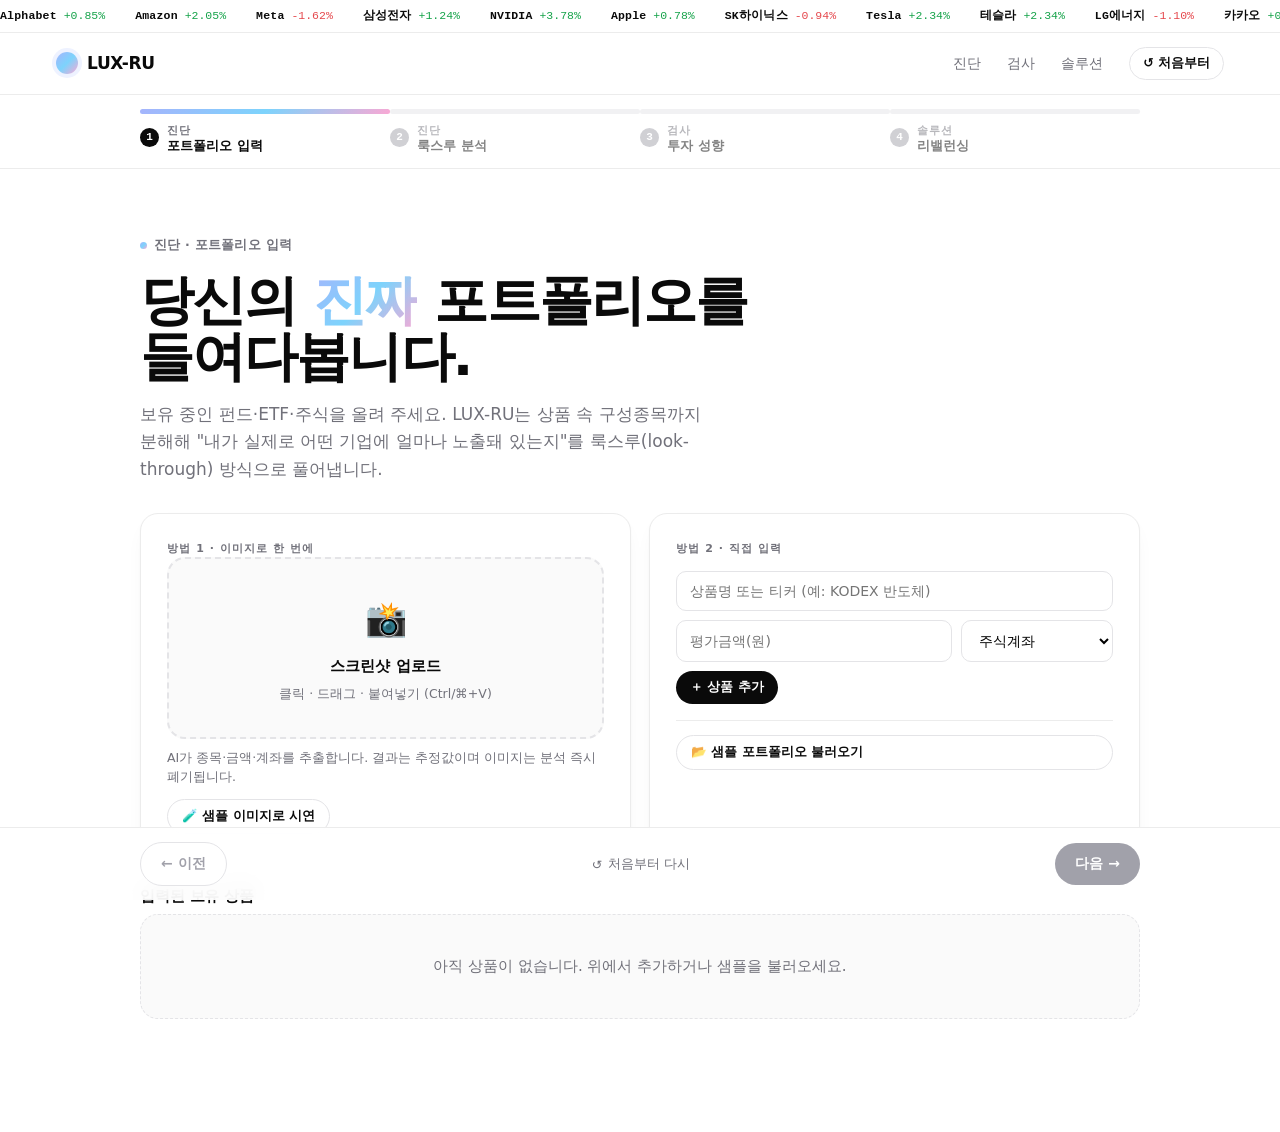
==== LUX-RU_demo.html @ a2dc5d5a "Improve mentor image sizing" ====
<!-- LUX-RU 진단→검사→솔루션 4단계 포트폴리오 리밸런싱 위저드 (FinSage 스타일, 단일 자체완결 HTML) -->
<!DOCTYPE html>
<html lang="ko">
<head>
<meta charset="UTF-8">
<meta name="viewport" content="width=device-width, initial-scale=1.0">
<title>LUX-RU — 진짜 내 포트폴리오를 보다</title>
<style>
/* ============================== 디자인 토큰 ============================== */
:root{
  --bg:#ffffff;
  --bg-soft:#fafafa;
  --bg-softer:#f4f4f5;
  --ink:#0a0a0a;
  --ink-2:#3f3f46;
  --muted:#71717a;
  --muted-2:#a1a1aa;
  --line:#ececec;
  --line-2:#e4e4e7;
  --blue:#2563eb;
  --blue-soft:#eff4ff;
  --grad:linear-gradient(135deg,#a5b4fc 0%,#7dd3fc 50%,#f9a8d4 100%);
  --grad-soft:linear-gradient(135deg,#eef1ff 0%,#eafaff 50%,#fdeef6 100%);
  --pink:#f7b6d2;
  --c-blue:#4f8dfd;
  --cyan:#7be0e8;
  --tan:#d8a878;
  --good:#16a34a;
  --bad:#e5484d;
  --warn:#f59e0b;
  --radius:18px;
  --radius-sm:12px;
  --shadow:0 1px 2px rgba(0,0,0,.04), 0 8px 24px -12px rgba(0,0,0,.10);
  --shadow-lg:0 24px 60px -24px rgba(0,0,0,.22);
  --mono:ui-monospace,'SF Mono',Menlo,Consolas,monospace;
  --sans:'Pretendard',-apple-system,BlinkMacSystemFont,'Segoe UI',system-ui,sans-serif;
}
*{box-sizing:border-box;margin:0;padding:0}
html{scroll-behavior:smooth}
body{
  background:var(--bg);color:var(--ink);font-family:var(--sans);
  font-size:15px;line-height:1.55;-webkit-font-smoothing:antialiased;
}
button{font-family:inherit;cursor:pointer;border:none;background:none}
input,select{font-family:inherit}
::selection{background:#dbe5ff}

/* ============================== 티커테이프 ============================== */
.tape{
  border-bottom:1px solid var(--line);background:var(--bg);
  overflow:hidden;white-space:nowrap;font-family:var(--mono);font-size:11.5px;
}
.tape-track{display:inline-flex;gap:30px;padding:7px 0;animation:tape 38s linear infinite}
.tape:hover .tape-track{animation-play-state:paused}
.tape-item{color:var(--muted)}
.tape-item b{color:var(--ink);font-weight:600;letter-spacing:.2px}
.up{color:var(--good)} .down{color:var(--bad)}
@keyframes tape{from{transform:translateX(0)}to{transform:translateX(-50%)}}

/* ============================== 네비 ============================== */
.nav{
  position:sticky;top:0;z-index:40;background:rgba(255,255,255,.82);
  backdrop-filter:saturate(180%) blur(14px);border-bottom:1px solid var(--line);
  display:flex;align-items:center;justify-content:space-between;
  padding:14px clamp(18px,5vw,56px);
}
.brand{display:flex;align-items:center;gap:9px;font-weight:700;font-size:17px;letter-spacing:-.02em}
.brand .dot{width:22px;height:22px;border-radius:50%;background:var(--grad);box-shadow:0 0 0 4px #eef2ff}
.nav-links{display:flex;align-items:center;gap:26px;font-size:13.5px;color:var(--muted)}
.nav-links a{color:inherit;text-decoration:none;transition:color .15s}
.nav-links a:hover{color:var(--ink)}
.nav-restart{display:inline-flex;align-items:center;gap:6px;font-weight:600;color:var(--ink);
  border:1px solid var(--line-2);padding:7px 13px;border-radius:999px;font-size:12.5px;transition:.15s}
.nav-restart:hover{background:var(--bg-soft)}
@media(max-width:720px){.nav-links a{display:none}}

/* ============================== 스테퍼 ============================== */
.stepper-wrap{position:sticky;top:55px;z-index:30;background:rgba(255,255,255,.9);
  backdrop-filter:blur(10px);border-bottom:1px solid var(--line)}
.stepper{max-width:1080px;margin:0 auto;display:flex;align-items:stretch;gap:0;
  padding:14px clamp(16px,4vw,40px)}
.step-node{flex:1;display:flex;flex-direction:column;gap:8px;position:relative;cursor:pointer;
  opacity:.5;transition:opacity .25s}
.step-node[data-state="active"],.step-node[data-state="done"]{opacity:1}
.step-node[data-state="locked"]{cursor:not-allowed}
.step-bar{height:5px;border-radius:999px;background:var(--line-2);overflow:hidden}
.step-bar i{display:block;height:100%;width:0;background:var(--grad);transition:width .5s ease}
.step-node[data-state="done"] .step-bar i{width:100%}
.step-node[data-state="active"] .step-bar i{width:100%}
.step-meta{display:flex;align-items:center;gap:8px}
.step-idx{font-family:var(--mono);font-size:11px;font-weight:700;color:#fff;background:var(--ink);
  width:19px;height:19px;border-radius:50%;display:grid;place-items:center;flex:none}
.step-node[data-state="done"] .step-idx{background:var(--blue)}
.step-node[data-state="active"] .step-idx{background:var(--ink)}
.step-node[data-state="locked"] .step-idx{background:var(--muted-2)}
.step-txt .ph{font-size:10.5px;font-weight:700;letter-spacing:.08em;text-transform:uppercase;color:var(--muted)}
.step-txt .tt{font-size:13px;font-weight:600;color:var(--ink);line-height:1.2}
@media(max-width:640px){.step-txt .tt{display:none}.stepper{padding:12px 14px}}

/* ============================== 스테이지 ============================== */
.stage{max-width:1080px;margin:0 auto;padding:clamp(30px,5vw,64px) clamp(18px,4vw,40px) 40px}
.step-panel{display:none;animation:rise .45s cubic-bezier(.2,.7,.2,1)}
.step-panel.active{display:block}
@keyframes rise{from{opacity:0;transform:translateY(14px)}to{opacity:1;transform:none}}

/* 키커 & 헤드라인 */
.kicker{display:inline-flex;align-items:center;gap:7px;font-size:12.5px;font-weight:600;
  color:var(--muted);letter-spacing:.02em;margin-bottom:18px}
.kicker::before{content:"";width:7px;height:7px;border-radius:50%;background:var(--grad)}
.display{font-size:clamp(30px,5.4vw,54px);font-weight:800;letter-spacing:-.035em;line-height:1.04}
.display .g{background:var(--grad);color:#5b8def}
@supports((-webkit-background-clip:text) or (background-clip:text)){.display .g{-webkit-background-clip:text;background-clip:text;color:transparent}}
.lead{font-size:clamp(15px,1.6vw,17px);color:var(--muted);margin-top:16px;max-width:580px;line-height:1.6}
.h2{font-size:clamp(20px,2.6vw,26px);font-weight:800;letter-spacing:-.02em}
.h3{font-size:clamp(14px,1.2vw,15px);font-weight:700;letter-spacing:-.01em}
.eyebrow{font-size:11px;font-weight:700;letter-spacing:.1em;text-transform:uppercase;color:var(--muted)}

/* 버튼 */
.btn{display:inline-flex;align-items:center;gap:8px;font-size:14px;font-weight:600;
  padding:12px 20px;border-radius:999px;transition:.18s;white-space:nowrap}
.btn-dark{background:var(--ink);color:#fff}
.btn-dark:hover{transform:translateY(-1px);box-shadow:0 10px 22px -10px rgba(0,0,0,.5)}
.btn-dark[disabled]{background:var(--muted-2);cursor:not-allowed;transform:none;box-shadow:none}
.btn-ghost{background:#fff;color:var(--ink);border:1px solid var(--line-2)}
.btn-ghost:hover{background:var(--bg-soft)}
.btn-ghost[disabled]{color:var(--muted-2);cursor:not-allowed}
.btn-blue{background:var(--blue);color:#fff}
.btn-blue:hover{transform:translateY(-1px)}
.btn-sm{padding:8px 14px;font-size:12.5px}

/* 카드 */
.card{background:#fff;border:1px solid var(--line);border-radius:var(--radius);box-shadow:var(--shadow)}
.pad{padding:clamp(18px,2.4vw,26px)}
.grid{display:grid;gap:16px}
.muted{color:var(--muted)} .small{font-size:12.5px}
.row{display:flex;gap:14px} .wrap{flex-wrap:wrap} .between{justify-content:space-between}
.center-y{align-items:center}

/* 칩/배지 */
.chip{display:inline-flex;align-items:center;gap:6px;font-size:11.5px;font-weight:600;
  padding:5px 11px;border-radius:999px;background:var(--bg-softer);color:var(--ink-2)}
.chip.good{background:#e9f7ee;color:#15803d}
.chip.warn{background:#fef3e2;color:#b45309}
.chip.blue{background:var(--blue-soft);color:var(--blue)}
.badge-done{background:var(--good);color:#fff;font-size:11px;font-weight:700;padding:3px 9px;border-radius:999px}

/* ====== STEP1 업로드 ====== */
.upload-grid{display:grid;grid-template-columns:1fr 1fr;gap:18px;margin-top:30px}
@media(max-width:780px){.upload-grid{grid-template-columns:1fr}}
.drop{border:2px dashed var(--line-2);border-radius:var(--radius);padding:34px 22px;text-align:center;
  transition:.2s;cursor:pointer;background:var(--bg-soft)}
.drop:hover,.drop.over{border-color:var(--c-blue);background:var(--blue-soft)}
.drop .ic{font-size:34px} .drop .t{font-weight:700;margin-top:10px}
.drop .h{font-size:12.5px;color:var(--muted);margin-top:5px}
.drop img{max-width:100%;max-height:150px;border-radius:10px;margin-top:6px}
.field{display:flex;flex-direction:column;gap:9px}
.input-wrap{position:relative}
.inp{width:100%;padding:11px 13px;border:1px solid var(--line-2);border-radius:10px;font-size:14px;
  outline:none;transition:.15s;background:#fff}
.inp:focus{border-color:var(--c-blue);box-shadow:0 0 0 3px rgba(79,141,253,.22)}
.ticker-suggestion-box{
  position:absolute;left:0;right:0;top:calc(100% + 6px);z-index:55;display:none;
  background:#fff;border:1px solid var(--line-2);border-radius:12px;box-shadow:var(--shadow-lg);
  overflow:hidden;max-height:260px;overflow-y:auto
}
.ticker-suggestion-box.open{display:block}
.ticker-suggestion-item{
  width:100%;display:grid;grid-template-columns:84px 1fr auto;gap:10px;align-items:center;
  padding:10px 12px;border-bottom:1px solid var(--line);text-align:left;color:var(--ink)
}
.ticker-suggestion-item:last-child{border-bottom:none}
.ticker-suggestion-item:hover,.ticker-suggestion-item.active{background:var(--blue-soft)}
.ticker-suggestion-symbol{font-family:var(--mono);font-weight:800;color:var(--blue);font-size:12px}
.ticker-suggestion-name{font-size:13px;font-weight:600;min-width:0;overflow:hidden;text-overflow:ellipsis;white-space:nowrap}
.ticker-suggestion-meta{font-size:11px;color:var(--muted);white-space:nowrap}
.holdings-list{list-style:none;display:flex;flex-direction:column;gap:8px;margin-top:6px}
.hold-item{display:flex;align-items:center;justify-content:space-between;gap:10px;
  padding:11px 14px;border:1px solid var(--line);border-radius:12px;background:#fff}
.hold-item .nm{font-weight:600;font-size:13.5px}
.hold-item .mt{font-size:11.5px;color:var(--muted)}
.hold-item .amt{font-family:var(--mono);font-size:13px;font-weight:600}
.hold-item .x{color:var(--muted-2);font-size:16px;width:24px;height:24px;border-radius:8px}
.hold-item .x:hover{background:var(--bg-softer);color:var(--bad)}
.type-tag{font-size:10px;font-weight:700;padding:2px 7px;border-radius:6px;letter-spacing:.03em}
.tag-etf{background:#fef0e2;color:#c2700f} .tag-fund{background:#eef2ff;color:#4f46e5}
.tag-stock{background:#e9f7ee;color:#15803d}

/* ====== STEP2 분석 ====== */
.kpi-row{display:grid;grid-template-columns:repeat(4,1fr);gap:14px;margin-top:30px}
@media(max-width:860px){.kpi-row{grid-template-columns:repeat(2,1fr)}}
@media(max-width:520px){.kpi-row{grid-template-columns:1fr}}
.kpi{background:#fff;border:1px solid var(--line);border-radius:var(--radius-sm);padding:18px}
.kpi .l{font-size:12px;color:var(--muted);font-weight:500}
.kpi .v{font-size:25px;font-weight:800;letter-spacing:-.02em;margin-top:6px}
.kpi .s{font-size:12px;margin-top:4px;font-weight:600}
.lt-card{background:var(--ink);color:#fff;border-radius:var(--radius);padding:clamp(20px,3vw,30px);margin-top:18px;
  position:relative;overflow:hidden}
.lt-card .glow{position:absolute;inset:-40% -10% auto auto;width:60%;height:160%;background:var(--grad);
  filter:blur(60px);opacity:.32;pointer-events:none}
.lt-card .eyebrow{color:#a1a1aa}
.lt-bars{display:flex;flex-direction:column;gap:14px;margin-top:20px;position:relative}
.lt-bar .top{display:flex;justify-content:space-between;font-size:13px;margin-bottom:6px}
.lt-bar .top b{font-weight:700} .lt-bar .top .pc{font-family:var(--mono);font-weight:700}
.lt-track{height:12px;border-radius:999px;background:rgba(255,255,255,.13);overflow:hidden}
.lt-track i{display:block;height:100%;border-radius:999px;transition:width 1s cubic-bezier(.2,.8,.2,1)}
.split2{display:grid;grid-template-columns:1.1fr 1fr;gap:18px;margin-top:18px}
@media(max-width:860px){.split2{grid-template-columns:1fr}}
.donut-tabs{display:inline-flex;background:var(--bg-softer);border-radius:999px;padding:3px}
.donut-tabs button{font-size:12px;font-weight:600;padding:6px 14px;border-radius:999px;color:var(--muted)}
.donut-tabs button.on{background:#fff;color:var(--ink);box-shadow:var(--shadow)}
.legend{display:flex;flex-direction:column;gap:7px;margin-top:6px}
.legend .li{display:flex;align-items:center;gap:8px;font-size:12.5px}
.legend .sw{width:10px;height:10px;border-radius:3px;flex:none}
.legend .nm{flex:1;color:var(--ink-2)} .legend .pc{font-family:var(--mono);font-weight:600}
.gauge{margin-top:14px}
.gauge-bar{height:9px;border-radius:999px;position:relative;
  background:linear-gradient(90deg,#7dd3fc,#fcd34d,#fb7185)}
.gauge-mk{position:absolute;top:-4px;width:3px;height:17px;background:var(--ink);border-radius:2px;
  box-shadow:0 0 0 2px #fff;transition:left .8s}
.gauge-scale{display:flex;justify-content:space-between;font-size:10.5px;color:var(--muted);margin-top:7px}
.tbl{width:100%;border-collapse:collapse;font-size:13px;margin-top:6px}
.tbl th{text-align:left;font-size:11px;font-weight:600;color:var(--muted);padding:8px 10px;border-bottom:1px solid var(--line)}
.tbl td{padding:10px;border-bottom:1px solid var(--line)}
.tbl td.r,.tbl th.r{text-align:right;font-family:var(--mono);font-variant-numeric:tabular-nums;padding-right:14px}
.tbl tr:last-child td{border-bottom:none}
.bar-cell{height:6px;border-radius:999px;background:var(--line-2);overflow:hidden;min-width:54px}
.bar-cell i{display:block;height:100%;background:var(--c-blue)}
.callout{display:flex;gap:13px;background:var(--grad-soft);border:1px solid #e6e9ff;border-radius:var(--radius);
  padding:18px 20px;margin-top:18px}
.callout .ic{font-size:18px;flex:none;line-height:1.3}
.analysis-state{padding:32px 20px;text-align:center;color:var(--muted);line-height:1.6}
.analysis-state b{display:block;color:var(--ink);font-size:18px;margin-bottom:8px}

/* ── STEP2 리스크 진단 ── */
.risk-spectrum{margin-top:20px}
.rs-bar{height:9px;border-radius:999px;position:relative;
  background:linear-gradient(90deg,#16a34a 0%,#84cc16 28%,#f59e0b 60%,#fb7185 82%,#e5484d 100%)}
.rs-mk{position:absolute;top:-5px;width:4px;height:19px;background:var(--ink);border-radius:2px;
  box-shadow:0 0 0 2.5px #fff,0 2px 6px rgba(0,0,0,.25);transition:left .9s cubic-bezier(.2,.8,.2,1)}
.rs-scale{display:flex;justify-content:space-between;font-size:10.5px;color:var(--muted);margin-top:9px}
.risk-kpis{display:grid;grid-template-columns:repeat(4,1fr);gap:10px;margin-top:20px}
@media(max-width:640px){.risk-kpis{grid-template-columns:repeat(2,1fr)}}
@media(max-width:460px){.risk-kpis{grid-template-columns:1fr}}
.rk{display:flex;flex-direction:column;gap:12px;min-height:126px;background:#fff;border:1px solid var(--line);border-radius:14px;padding:14px 15px;box-shadow:0 10px 26px -22px rgba(15,23,42,.42)}
.rk-top{display:flex;align-items:center;gap:8px;min-width:0}
.rk-ic{width:28px;height:28px;border-radius:10px;display:grid;place-items:center;flex:none;background:var(--bg-softer);color:var(--ink);font-weight:900;font-size:13px}
.rk-label{font-size:11.5px;color:var(--muted);font-weight:800;line-height:1.25}
.rk-main{display:grid;grid-template-columns:1fr auto;align-items:end;gap:10px}
.rk-main b{font-size:25px;font-weight:900;letter-spacing:0;line-height:1;font-family:var(--mono);font-variant-numeric:tabular-nums;white-space:nowrap}
.rk-main em{font-style:normal;justify-self:end;border-radius:999px;background:var(--bg-softer);color:var(--muted);padding:4px 8px;font-size:10.5px;font-weight:900;white-space:nowrap}
.rk-bar{height:6px;border-radius:999px;background:var(--bg-softer);overflow:hidden;margin-top:auto}
.rk-bar i{display:block;height:100%;border-radius:999px;background:var(--blue);transition:width .7s cubic-bezier(.2,.8,.2,1)}
.rk-low .rk-ic,.rk-low .rk-main em{background:#e9f7ee;color:#15803d}.rk-low .rk-bar i{background:#16a34a}
.rk-mid .rk-ic,.rk-mid .rk-main em{background:#eff4ff;color:#2563eb}.rk-mid .rk-bar i{background:#2563eb}
.rk-high .rk-ic,.rk-high .rk-main em{background:#fff7ed;color:#b45309}.rk-high .rk-bar i{background:#f59e0b}
.rk-danger .rk-ic,.rk-danger .rk-main em{background:#fef2f2;color:#be123c}.rk-danger .rk-bar i{background:#e5484d}
.rcmp{margin-top:20px}
.rcmp-row{display:grid;grid-template-columns:96px 1fr 60px;gap:12px;align-items:center;padding:9px 0;
  border-bottom:1px solid var(--line)}
.rcmp-row:last-child{border-bottom:none}
.rcmp-row .nm{font-size:12.5px;font-weight:600;color:var(--ink-2)}
.rcmp-row .nm.me{color:var(--ink);font-weight:700}
.rcmp-track{height:8px;border-radius:999px;background:var(--bg-softer);overflow:hidden}
.rcmp-track i{display:block;height:100%;border-radius:999px;transition:width .9s cubic-bezier(.2,.8,.2,1)}
.rcmp-row .val{font-family:var(--mono);font-size:12.5px;font-weight:700;text-align:right}
.rcmp-row span{font-size:12.5px;font-weight:700;color:var(--ink-2)}
.rcmp-row b{font-family:var(--mono);font-size:12.5px;text-align:right}
.asset-split{display:flex;height:13px;border-radius:999px;overflow:hidden;margin-top:8px;background:var(--line-2)}
.asset-split i{display:block;height:100%}
.asset-legend{display:flex;gap:16px;flex-wrap:wrap;margin-top:9px;font-size:11.5px;color:var(--ink-2)}
.asset-legend .li{display:flex;align-items:center;gap:6px}
.asset-legend .sw{width:9px;height:9px;border-radius:3px;flex:none}
.asset-legend span{display:flex;align-items:center;gap:6px}
.asset-legend span i{display:block;width:9px;height:9px;border-radius:3px;flex:none}

/* ── STEP2 예상 배당 스케줄 ── */
.div-bars{display:flex;align-items:flex-end;gap:5px;height:148px;margin-top:6px;
  padding:0 2px 2px;border-bottom:1px solid var(--line)}
.div-bars .col{flex:1;display:flex;flex-direction:column;align-items:center;justify-content:flex-end;
  height:100%;gap:5px;min-width:0}
.div-bars .amt{font-size:9px;font-weight:700;color:var(--ink-2);font-family:var(--mono);
  white-space:nowrap;opacity:0;transition:opacity .2s}
.div-bars .col.has .amt{opacity:1}
.div-bars .bar{width:100%;max-width:26px;border-radius:5px 5px 0 0;background:var(--line-2);
  min-height:3px;transition:height .8s cubic-bezier(.2,.8,.2,1)}
.div-bars .col.has .bar{background:#c4cad6}
.div-bars .col.now .bar{background:linear-gradient(180deg,#fbbf24,#f59e0b)}
.div-bar{flex:1;display:flex;flex-direction:column;align-items:center;justify-content:flex-end;height:100%;gap:5px;min-width:0}
.div-bar b{font-size:10px;color:var(--muted);font-weight:800}
.div-bar span{display:flex;align-items:flex-end;width:100%;max-width:27px;height:96px;border-radius:6px 6px 0 0;background:var(--bg-softer);overflow:hidden}
.div-bar span i{display:block;width:100%;min-height:4px;border-radius:6px 6px 0 0;background:linear-gradient(180deg,#fbbf24,#f59e0b);transition:height .8s cubic-bezier(.2,.8,.2,1)}
.div-bar em{font-style:normal;font-family:var(--mono);font-size:9.5px;color:var(--ink-2);white-space:nowrap}
.div-months{display:flex;gap:5px;margin-top:6px}
.div-months span{flex:1;text-align:center;font-size:10px;color:var(--muted);min-width:0}
.div-months span.now{color:var(--warn);font-weight:700}
.div-months span.on{color:var(--warn);font-weight:800}
.div-list{display:flex;flex-direction:column;gap:8px;margin-top:10px}
.div-item{display:grid;grid-template-columns:minmax(0,1fr) auto;gap:8px 14px;align-items:center;
  padding:12px 14px;border:1px solid var(--line);border-radius:12px;background:#fff}
.div-main,.cost-main{min-width:0}
.div-side,.cost-side{text-align:right;min-width:96px}
.div-item .nm{font-weight:700;font-size:13.5px;display:flex;align-items:center;gap:8px;flex-wrap:wrap;min-width:0}
.div-item .di-mo{font-size:10.5px;font-weight:600;color:var(--muted);background:var(--bg-softer);
  padding:2px 8px;border-radius:999px}
.div-item .sub{font-size:11.5px;color:var(--muted);margin-top:3px}
.div-item .amt{font-family:var(--mono);font-size:14px;font-weight:700;white-space:nowrap}
.div-item .amt .y{display:block;font-size:10.5px;color:var(--good);font-weight:600;margin-top:2px}

/* ── STEP2 비용 룩스루 ── */
.cost-list{display:flex;flex-direction:column;gap:9px}
.cost-item{display:grid;grid-template-columns:minmax(0,1fr) auto;gap:7px 14px;align-items:center;
  padding:12px 14px;border:1px solid var(--line);border-radius:12px;background:#fff}
.cost-item .nm{font-weight:700;font-size:13.5px;display:flex;align-items:center;gap:8px;flex-wrap:wrap;min-width:0}
.cost-item .sub{font-size:11.5px;color:var(--muted);margin-top:3px}
.cost-item .amt{font-family:var(--mono);font-weight:700;font-size:14px;text-align:right;white-space:nowrap}
.cost-item .lbl{font-size:10.5px;color:var(--muted);text-align:right;margin-top:2px}
.cost-bar{grid-column:1 / -1;height:6px;border-radius:999px;background:var(--bg-softer);overflow:hidden}
.cost-bar i{display:block;height:100%;border-radius:999px;background:linear-gradient(90deg,#f59e0b,#fb7185)}

/* ====== STEP3 검사 ====== */
.agent-grid{display:grid;grid-template-columns:1fr 1fr;gap:16px;margin-top:30px}
@media(max-width:780px){.agent-grid{grid-template-columns:1fr}}
.agent{border-radius:var(--radius);padding:24px;position:relative;overflow:hidden;cursor:pointer;
  color:#0a0a0a;min-height:188px;display:flex;flex-direction:column;justify-content:space-between;
  border:1px solid rgba(0,0,0,.05);box-shadow:0 6px 20px -12px rgba(0,0,0,.28);
  transition:transform .2s,box-shadow .2s}
.agent:hover{transform:translateY(-3px);box-shadow:var(--shadow-lg)}
.agent.pink{background:var(--pink)} .agent.blue{background:var(--c-blue);color:#fff}
.agent.cyan{background:var(--cyan)} .agent.tan{background:var(--tan);color:#fff}
.agent.mint{background:#b8f3df}
.agent.lavender{background:#ddd6fe}
.agent .deco{position:absolute;right:-30px;bottom:-30px;width:140px;height:140px;border-radius:50%;
  border:2px solid currentColor;opacity:.28}
.agent .deco2{position:absolute;right:14px;bottom:14px;width:80px;height:80px;border-radius:50%;
  border:2px solid currentColor;opacity:.28}
.agent .ai{font-size:11px;font-weight:700;letter-spacing:.08em;text-transform:uppercase;opacity:.8}
.agent .nm{font-size:21px;font-weight:800;letter-spacing:-.02em;margin-top:8px}
.agent .ds{font-size:13px;opacity:.92;margin-top:7px;max-width:240px}
.agent .go{display:inline-flex;align-items:center;gap:6px;font-weight:700;font-size:13.5px;margin-top:14px;position:relative}
.agent .result{position:relative;display:inline-flex;align-items:center;gap:7px;background:rgba(255,255,255,.55);
  backdrop-filter:blur(4px);border-radius:999px;padding:7px 13px;font-size:12.5px;font-weight:700;margin-top:12px;width:fit-content}
.agent.blue .result,.agent.tan .result{background:rgba(0,0,0,.18)}
.profile-card{margin-top:18px;border:1px solid var(--line);border-radius:var(--radius);overflow:hidden}
.profile-head{background:var(--ink);color:#fff;padding:20px 24px;position:relative;overflow:hidden}
.profile-head .glow{position:absolute;inset:auto auto -60% 30%;width:50%;height:170%;background:var(--grad);filter:blur(55px);opacity:.4}
.profile-traits{display:grid;grid-template-columns:repeat(auto-fit,minmax(160px,1fr));gap:1px;background:var(--line)}
.trait{background:#fff;padding:16px 18px} .trait .l{font-size:11.5px;color:var(--muted)}
.trait .v{font-weight:700;margin-top:3px} .trait .meter{height:6px;border-radius:999px;background:var(--line-2);margin-top:8px;overflow:hidden}
.trait .meter i{display:block;height:100%;background:var(--grad)}
.log-analysis-card{background:#fff}
.profile-log-grid{display:grid;grid-template-columns:repeat(4,1fr);gap:10px;margin-top:14px}
.profile-log-metric{border:1px solid var(--line);border-radius:12px;background:var(--bg-soft);padding:11px 12px}
.profile-log-metric .l{font-size:11px;color:var(--muted);font-weight:700}
.profile-log-metric .v{font-family:var(--mono);font-weight:900;margin-top:4px}
.profile-log-detail{margin-top:12px;color:var(--ink-2);font-size:12.5px;line-height:1.65}
.profile-log-turns{display:grid;gap:7px;margin-top:10px}
.profile-log-turn{border:1px solid var(--line);border-radius:10px;background:#fff;padding:9px 10px}
.profile-log-turn b{display:block;color:var(--ink);font-size:12px;margin-bottom:3px}
@media(max-width:640px){.profile-traits{grid-template-columns:1fr}}

/* 모달 (퀴즈) */
.modal-bg{position:fixed;inset:0;z-index:60;background:rgba(10,10,10,.42);backdrop-filter:blur(3px);
  display:none;align-items:center;justify-content:center;padding:20px}
.modal-bg.open{display:flex;animation:fade .2s}
@keyframes fade{from{opacity:0}to{opacity:1}}
.modal{background:#fff;border-radius:22px;max-width:540px;width:100%;max-height:90vh;overflow:auto;
  scrollbar-width:thin;scrollbar-color:var(--line-2) transparent;
  box-shadow:var(--shadow-lg);animation:rise .3s}
.modal::-webkit-scrollbar{width:8px}
.modal::-webkit-scrollbar-thumb{background:var(--line-2);border-radius:8px}
.modal-head{padding:22px 26px 0;display:flex;justify-content:space-between;align-items:flex-start}
.modal-body{padding:20px 26px 26px}
.modal .close{font-size:20px;color:var(--muted);width:32px;height:32px;border-radius:10px}
.modal .close:hover{background:var(--bg-softer)}
.q-prog{display:flex;gap:5px;margin:16px 0 20px}
.q-prog i{flex:1;height:4px;border-radius:999px;background:var(--line-2)}
.q-prog i.on{background:var(--ink)}
.q-text{font-size:18px;font-weight:700;letter-spacing:-.01em;line-height:1.4}
.q-opts{display:flex;flex-direction:column;gap:10px;margin-top:18px}
.q-opt{text-align:left;border:1px solid var(--line-2);border-radius:13px;padding:14px 16px;font-size:14px;
  font-weight:500;transition:.15s;display:flex;align-items:center;gap:12px}
.q-opt:hover{border-color:var(--ink);background:var(--bg-soft)}
.q-opt .k{font-family:var(--mono);font-size:12px;font-weight:700;color:var(--muted);
  border:1px solid var(--line-2);border-radius:7px;width:24px;height:24px;display:grid;place-items:center;flex:none}
.q-result{text-align:center;padding:10px 0}
.q-result .em{font-size:42px} .q-result .rt{font-size:22px;font-weight:800;margin-top:8px;letter-spacing:-.02em}
.q-result .rd{color:var(--muted);margin-top:10px;font-size:14px;line-height:1.6}

/* 만세력 투자 리듬 분석 */
.modal.saju-modal{max-width:760px}
.saju-form{border:1px solid var(--line);border-radius:16px;padding:18px;background:var(--bg-soft)}
.saju-form-grid{display:grid;grid-template-columns:repeat(2,1fr);gap:12px;margin-top:16px}
.saju-field label{display:block;font-size:11.5px;font-weight:700;color:var(--muted);margin-bottom:7px}
.saju-note{border-radius:12px;background:#fff7ed;border:1px solid #fed7aa;color:#9a3412;padding:10px 12px;font-size:12.5px;line-height:1.5;margin-top:12px}
.saju-pillars{display:grid;grid-template-columns:repeat(4,1fr);gap:10px;margin-top:16px}
.saju-pillar{border:1px solid var(--line);border-top:5px solid var(--line-2);border-radius:14px;background:#fff;padding:12px;text-align:center}
.saju-pillar .l{font-size:11px;color:var(--muted);font-weight:700}
.saju-pillar .gan{font-size:22px;font-weight:900;margin-top:6px}.saju-pillar .zhi{font-size:22px;font-weight:900}
.saju-pillar .meta{font-size:11.5px;color:var(--muted);margin-top:5px}
.saju-element-chip{display:inline-flex;align-items:center;gap:5px;border-radius:999px;padding:4px 8px;font-size:11px;font-weight:800;margin-top:7px}
.saju-element-chip i{width:7px;height:7px;border-radius:50%;display:block}
.saju-bars{display:flex;flex-direction:column;gap:9px;margin-top:16px}
.saju-bar .top{display:flex;justify-content:space-between;font-size:12.5px;margin-bottom:5px}.saju-bar .top b{font-weight:800}
.saju-bar .track{height:8px;border-radius:999px;background:var(--line-2);overflow:hidden}.saju-bar .track i{display:block;height:100%;border-radius:999px}
.saju-tags{display:flex;flex-wrap:wrap;gap:7px;margin-top:14px}
.saju-tags span{border:1px solid var(--line);border-radius:999px;padding:6px 10px;background:#fff;font-size:12px;font-weight:700;color:var(--ink-2)}
.saju-stat-grid{display:grid;grid-template-columns:repeat(4,1fr);gap:10px;margin-top:16px}
.saju-stat{border:1px solid var(--line);border-radius:12px;padding:12px;background:#fff}.saju-stat .l{font-size:11px;color:var(--muted)}.saju-stat .v{font-weight:800;margin-top:4px}
.saju-report{margin-top:16px;border:1px solid var(--line);border-radius:16px;background:#fff;overflow:hidden}
.saju-report-head{padding:14px 16px;background:var(--bg-soft);border-bottom:1px solid var(--line)}
.saju-report-head .t{font-size:14px;font-weight:900}.saju-report-head .s{font-size:12px;color:var(--muted);margin-top:3px}
.saju-report-body{display:grid;grid-template-columns:1fr 1fr;gap:1px;background:var(--line)}
.saju-report-block{background:#fff;padding:14px 16px;min-height:112px}
.saju-report-block .h{font-size:12px;font-weight:900;color:var(--ink);margin-bottom:6px}
.saju-report-block .p{font-size:12.5px;color:var(--ink-2);line-height:1.6}
.saju-sector-grid{display:grid;grid-template-columns:repeat(3,1fr);gap:10px;margin-top:14px}
.saju-sector{border:1px solid var(--line);border-top:4px solid var(--line-2);border-radius:14px;background:#fff;padding:12px}
.saju-sector .top{display:flex;align-items:center;justify-content:space-between;gap:8px}
.saju-sector .nm{font-size:13px;font-weight:900}.saju-sector .fit{font-family:var(--mono);font-size:12px;font-weight:900}
.saju-sector .why{font-size:12px;color:var(--ink-2);line-height:1.5;margin-top:8px}
.saju-sector .guard{font-size:11.5px;color:var(--muted);line-height:1.45;margin-top:7px}
@media(max-width:640px){.saju-form-grid,.saju-pillars,.saju-stat-grid,.saju-report-body,.saju-sector-grid{grid-template-columns:1fr}}

/* 멘토 면담 · 미연시형 시뮬레이션 */
.modal.interview-modal{max-width:900px;background:#0a0f1f;color:#f8fafc;border:1px solid rgba(255,255,255,.12);box-shadow:0 32px 90px rgba(3,7,18,.58);border-radius:24px;overflow:hidden}
.modal.interview-modal .modal-body{padding:0}.modal.interview-modal .close{color:rgba(255,255,255,.72)}.modal.interview-modal .close:hover{background:rgba(255,255,255,.1);color:#fff}
.mentor-sim-shell{position:relative;min-height:620px;padding:24px;overflow:hidden;background:radial-gradient(circle at 20% 0%,rgba(168,85,247,.26),transparent 34%),radial-gradient(circle at 86% 12%,rgba(34,211,238,.16),transparent 34%),linear-gradient(145deg,#09111f,#12172c 48%,#0b1020)}
.mentor-sim-shell:before{content:"";position:absolute;inset:0;background-image:linear-gradient(rgba(255,255,255,.04) 1px,transparent 1px),linear-gradient(90deg,rgba(255,255,255,.04) 1px,transparent 1px);background-size:42px 42px;mask-image:linear-gradient(to bottom,rgba(0,0,0,.7),transparent 78%);pointer-events:none}.mentor-sim-shell>*{position:relative;z-index:1}
.mentor-sim-close{position:absolute;right:18px;top:18px;z-index:3;width:36px;height:36px;border-radius:50%;display:grid;place-items:center;border:1px solid rgba(255,255,255,.14);background:rgba(15,23,42,.48);backdrop-filter:blur(12px)}
.mentor-intro-head{text-align:center;max-width:640px;margin:10px auto 22px}.mentor-kicker{font-size:12px;font-weight:900;letter-spacing:.08em;text-transform:uppercase;color:#7dd3fc}.mentor-intro-head h2{margin:8px 0 7px;font-size:30px;line-height:1.15}.mentor-intro-head p{margin:0;color:#cbd5e1;font-size:13px;line-height:1.65}
.mentor-character-grid{display:grid;grid-template-columns:repeat(4,1fr);gap:12px}.mentor-character-card{position:relative;min-height:226px;border:1px solid rgba(255,255,255,.12);border-radius:18px;background:rgba(15,23,42,.62);color:#f8fafc;text-align:center;padding:14px 12px;cursor:pointer;overflow:hidden;transition:.18s ease;box-shadow:inset 0 1px 0 rgba(255,255,255,.08)}
.mentor-character-card:before{content:"";position:absolute;inset:0;background:linear-gradient(180deg,color-mix(in srgb,var(--mentor-color,#a855f7) 22%,transparent),transparent 58%);opacity:.75}.mentor-character-card>*{position:relative;z-index:1}.mentor-character-card:hover,.mentor-character-card.active{transform:translateY(-2px);border-color:color-mix(in srgb,var(--mentor-color,#a855f7) 76%,#fff);box-shadow:0 18px 42px color-mix(in srgb,var(--mentor-color,#a855f7) 25%,transparent)}.mentor-character-card.active{background:rgba(15,23,42,.86)}
.mentor-portrait{width:118px;height:118px;border-radius:24px;margin:4px auto 12px;display:grid;place-items:center;overflow:hidden;background:radial-gradient(circle at 42% 30%,rgba(255,255,255,.26),transparent 32%),linear-gradient(145deg,color-mix(in srgb,var(--mentor-color,#a855f7) 28%,#fff),#f8fafc);border:1px solid rgba(255,255,255,.22);box-shadow:0 18px 38px rgba(0,0,0,.18)}.mentor-portrait span{font-size:54px;filter:drop-shadow(0 8px 16px rgba(0,0,0,.28))}.mentor-portrait img{display:block;max-width:100%;max-height:100%;width:auto;height:auto;object-fit:contain;object-position:center bottom}
.mentor-name{font-weight:950;font-size:16px}.mentor-title{margin-top:4px;font-size:12px;color:#cbd5e1;font-weight:800}.mentor-tag-badge{display:inline-flex;margin-top:9px;padding:5px 10px;border-radius:999px;background:rgba(255,255,255,.1);border:1px solid rgba(255,255,255,.12);font-size:11px;color:#e2e8f0;font-weight:800}
.mentor-custom{display:grid;grid-template-columns:1fr auto;gap:8px;margin-top:14px;padding:10px;border:1px solid rgba(255,255,255,.1);border-radius:16px;background:rgba(15,23,42,.52)}.mentor-custom .inp{background:rgba(255,255,255,.08);border-color:rgba(255,255,255,.12);color:#fff}.mentor-custom .inp::placeholder{color:#94a3b8}
.mentor-start-row{display:grid;grid-template-columns:1fr;gap:8px;margin-top:14px}.mentor-prev-note{margin-top:12px;border:1px solid rgba(125,211,252,.2);border-radius:14px;background:rgba(14,165,233,.1);padding:11px 13px;color:#dbeafe;font-size:12px;line-height:1.55}
.mentor-game-shell{position:relative;min-height:660px;padding:18px;overflow:hidden;background:#0b1020}.mentor-game-shell:before{content:"";position:absolute;inset:0;background:radial-gradient(circle at 50% 2%,color-mix(in srgb,var(--mentor-color,#a855f7) 32%,transparent),transparent 35%),linear-gradient(145deg,#0b1020,#172033 62%,#0a0f1f)}.mentor-bg-buffett:after{content:"";position:absolute;inset:0;background:linear-gradient(160deg,rgba(251,191,36,.2),transparent 38%),radial-gradient(circle at 12% 72%,rgba(245,158,11,.18),transparent 32%)}.mentor-bg-lynch:after{content:"";position:absolute;inset:0;background:linear-gradient(160deg,rgba(59,130,246,.22),transparent 40%),radial-gradient(circle at 84% 74%,rgba(34,211,238,.16),transparent 28%)}.mentor-bg-wonyoung:after{content:"";position:absolute;inset:0;background:linear-gradient(160deg,rgba(236,72,153,.24),transparent 40%),radial-gradient(circle at 82% 68%,rgba(244,114,182,.18),transparent 30%)}.mentor-bg-musk:after{content:"";position:absolute;inset:0;background:linear-gradient(160deg,rgba(168,85,247,.25),transparent 42%),radial-gradient(circle at 80% 70%,rgba(34,211,238,.18),transparent 30%)}.mentor-game-shell>*{position:relative;z-index:1}
.mentor-hud{display:flex;align-items:center;justify-content:space-between;gap:12px;padding:10px 12px;border:1px solid rgba(255,255,255,.12);border-radius:16px;background:rgba(15,23,42,.58);backdrop-filter:blur(14px)}.mentor-hud-title{font-size:12px;font-weight:950;color:#e2e8f0}.mentor-hud-sub{font-size:11px;color:#94a3b8;margin-top:2px}.mentor-hearts{display:flex;gap:2px;font-size:15px;color:#64748b}.mentor-hearts .heart.filled{color:#fb7185;text-shadow:0 0 14px rgba(251,113,133,.62)}.mentor-progress-pill{min-width:104px;text-align:right;font-size:12px;font-weight:900;color:#e2e8f0}.mentor-progress-mini{height:5px;border-radius:999px;background:rgba(255,255,255,.12);overflow:hidden;margin-top:5px}.mentor-progress-mini i{display:block;height:100%;border-radius:999px;background:linear-gradient(90deg,var(--mentor-color,#a855f7),#22d3ee)}
.mentor-stage{display:grid;grid-template-columns:minmax(250px,310px) 1fr;gap:18px;align-items:end;min-height:360px;padding:22px 10px 10px}.mentor-large-portrait{align-self:center;justify-self:center;width:min(300px,100%);height:320px;border-radius:30px;display:grid;place-items:center;position:relative;overflow:hidden;background:rgba(15,23,42,.28);border:1px solid rgba(255,255,255,.14);box-shadow:0 28px 70px rgba(0,0,0,.38);animation:mentorFloat 4s ease-in-out infinite}.mentor-large-portrait:after{content:"";position:absolute;inset:12px;border-radius:22px;border:1px solid rgba(255,255,255,.12);pointer-events:none}.mentor-large-emoji{font-size:92px;filter:drop-shadow(0 16px 24px rgba(0,0,0,.32))}.mentor-large-img{display:block;max-width:100%;max-height:100%;width:auto;height:auto;object-fit:contain;object-position:center bottom;filter:drop-shadow(0 18px 28px rgba(0,0,0,.28))}
.mentor-dialogue{align-self:end;border:1px solid rgba(255,255,255,.14);border-radius:22px;background:rgba(7,12,24,.78);box-shadow:0 22px 60px rgba(0,0,0,.38);padding:18px 20px;backdrop-filter:blur(18px)}.mentor-dialogue-name{display:flex;align-items:center;gap:8px;font-size:13px;font-weight:950;color:#fff}.mentor-qnum{display:inline-flex;align-items:center;justify-content:center;min-width:38px;height:24px;border-radius:999px;background:var(--mentor-color,#a855f7);color:#fff;font-family:var(--mono);font-size:12px}.mentor-dialogue-text{margin-top:12px;font-size:16px;line-height:1.75;color:#f8fafc;min-height:84px}
.mentor-choice-grid{display:grid;grid-template-columns:repeat(2,1fr);gap:10px;margin-top:14px}.mentor-choice{position:relative;border:1px solid rgba(255,255,255,.13);border-radius:16px;background:rgba(15,23,42,.76);color:#f8fafc;padding:13px 14px 13px 48px;text-align:left;font-weight:850;font-size:13px;line-height:1.45;transition:.16s ease}.mentor-choice:before{content:attr(data-icon);position:absolute;left:14px;top:50%;transform:translateY(-50%);width:25px;height:25px;border-radius:9px;display:grid;place-items:center;background:rgba(255,255,255,.1)}.mentor-choice:hover{border-color:var(--mentor-color,#a855f7);background:color-mix(in srgb,var(--mentor-color,#a855f7) 20%,rgba(15,23,42,.86));transform:translateY(-1px)}
.mentor-history-strip{display:grid;gap:7px;max-height:140px;overflow:auto;margin-top:4px;padding-right:4px}.mentor-history-line{border:1px solid rgba(255,255,255,.08);border-radius:12px;background:rgba(15,23,42,.44);padding:9px 11px;font-size:11.5px;line-height:1.45;color:#cbd5e1}.mentor-history-line b{color:#fff}.mentor-thinking{margin-top:12px;border:1px solid rgba(255,255,255,.1);border-radius:14px;background:rgba(15,23,42,.54);padding:11px 12px;color:#c4b5fd;font-size:12px;font-weight:800}.mentor-disclaimer{margin-top:12px;font-size:11px;line-height:1.5;color:#94a3b8}
.mentor-result-hero{display:grid;grid-template-columns:150px 1fr;gap:16px;align-items:center;border:1px solid rgba(255,255,255,.12);border-radius:20px;background:rgba(15,23,42,.64);padding:16px}.mentor-result-portrait{width:132px;height:132px;border-radius:26px;display:grid;place-items:center;overflow:hidden;background:linear-gradient(145deg,var(--mentor-color,#a855f7),#111827);border:1px solid rgba(255,255,255,.16);font-size:64px}.mentor-result-portrait img{display:block;max-width:100%;max-height:100%;width:auto;height:auto;object-fit:contain;object-position:center bottom}.mentor-result-title{font-size:24px;font-weight:950}.mentor-result-quote{margin-top:7px;color:#dbeafe;font-size:13px;line-height:1.6}.interview-tabs,.saju-tabs{display:flex;gap:7px;margin:16px 0 12px}.interview-tab,.saju-tab{flex:1;border:1px solid rgba(255,255,255,.12);border-radius:12px;background:rgba(15,23,42,.66);color:#cbd5e1;padding:10px 8px;font-size:12px;font-weight:900}.interview-tab.active,.saju-tab.active{background:#fff;color:#111827;border-color:#fff}.interview-panel,.saju-tab-panel{display:none}.interview-panel.active,.saju-tab-panel.active{display:block}.interview-traits{display:grid;grid-template-columns:1fr 1fr;gap:10px;margin-top:14px}.interview-trait{border:1px solid rgba(255,255,255,.11);border-radius:12px;padding:12px;background:rgba(15,23,42,.58)}.interview-trait .top{display:flex;justify-content:space-between;font-size:12px;font-weight:900;color:#e2e8f0}.interview-trait .track{height:8px;border-radius:999px;background:rgba(255,255,255,.12);overflow:hidden;margin-top:8px}.interview-trait .track i{display:block;height:100%;border-radius:999px;background:linear-gradient(90deg,var(--mentor-color,#a855f7),#22d3ee)}
/* 멘토 면담 라이트 모드 */
.modal.interview-modal{background:#fff;color:var(--ink);border:1px solid var(--line);box-shadow:var(--shadow-lg)}
.modal.interview-modal .close{color:var(--muted)}.modal.interview-modal .close:hover{background:var(--bg-softer);color:var(--ink)}
.mentor-sim-shell{background:radial-gradient(circle at 18% 0%,rgba(168,85,247,.13),transparent 34%),radial-gradient(circle at 86% 10%,rgba(34,211,238,.12),transparent 34%),linear-gradient(145deg,#fff,#f8fafc 52%,#eef4ff)}
.mentor-sim-shell:before{background-image:linear-gradient(rgba(15,23,42,.035) 1px,transparent 1px),linear-gradient(90deg,rgba(15,23,42,.035) 1px,transparent 1px);mask-image:linear-gradient(to bottom,rgba(0,0,0,.45),transparent 82%)}
.mentor-sim-close{border-color:var(--line);background:rgba(255,255,255,.82);box-shadow:0 10px 28px rgba(15,23,42,.08)}
.mentor-kicker{color:#2563eb}.mentor-intro-head h2{color:var(--ink)}.mentor-intro-head p{color:var(--muted)}
.mentor-character-card{border-color:var(--line);background:rgba(255,255,255,.86);color:var(--ink);box-shadow:var(--shadow)}
.mentor-character-card:before{background:linear-gradient(180deg,color-mix(in srgb,var(--mentor-color,#a855f7) 14%,transparent),transparent 60%)}.mentor-character-card:hover,.mentor-character-card.active{border-color:color-mix(in srgb,var(--mentor-color,#a855f7) 62%,#fff);box-shadow:0 18px 42px color-mix(in srgb,var(--mentor-color,#a855f7) 18%,transparent)}.mentor-character-card.active{background:#fff}
.mentor-title{color:var(--muted)}.mentor-tag-badge{background:var(--bg-soft);border-color:var(--line);color:var(--ink-2)}
.mentor-custom{border-color:var(--line);background:rgba(255,255,255,.74)}.mentor-custom .inp{background:#fff;border-color:var(--line-2);color:var(--ink)}.mentor-custom .inp::placeholder{color:var(--muted-2)}
.mentor-prev-note{border-color:#bfdbfe;background:#eff6ff;color:#1e3a8a}
.mentor-game-shell{background:#f8fafc}.mentor-game-shell:before{background:radial-gradient(circle at 48% 0%,color-mix(in srgb,var(--mentor-color,#a855f7) 18%,transparent),transparent 35%),linear-gradient(145deg,#fff,#f8fafc 62%,#eef4ff)}
.mentor-hud{border-color:var(--line);background:rgba(255,255,255,.78);box-shadow:0 12px 32px rgba(15,23,42,.08)}.mentor-hud-title{color:var(--ink)}.mentor-hud-sub{color:var(--muted)}.mentor-progress-pill{color:var(--ink)}.mentor-progress-mini{background:var(--line-2)}
.mentor-large-portrait{background:rgba(255,255,255,.46);border-color:rgba(255,255,255,.64);box-shadow:0 24px 56px rgba(15,23,42,.16)}
.mentor-dialogue{border-color:var(--line);background:rgba(255,255,255,.9);box-shadow:0 20px 48px rgba(15,23,42,.12)}.mentor-dialogue-name{color:var(--ink)}.mentor-dialogue-text{color:var(--ink)}
.mentor-choice{border-color:var(--line);background:#fff;color:var(--ink);box-shadow:0 10px 24px rgba(15,23,42,.06)}.mentor-choice:before{background:var(--bg-softer)}.mentor-choice:hover{background:color-mix(in srgb,var(--mentor-color,#a855f7) 10%,#fff)}
.mentor-history-line{border-color:var(--line);background:rgba(255,255,255,.82);color:var(--ink-2)}.mentor-history-line b{color:var(--ink)}
.mentor-thinking{border-color:#ddd6fe;background:#f5f3ff;color:#6d28d9}.mentor-disclaimer{color:var(--muted)}
.mentor-result-hero{border-color:var(--line);background:rgba(255,255,255,.86);box-shadow:var(--shadow)}.mentor-result-portrait{background:linear-gradient(145deg,color-mix(in srgb,var(--mentor-color,#a855f7) 58%,#fff),#fff);border-color:var(--line)}.mentor-result-quote{color:var(--ink-2)}
.interview-tab{border-color:var(--line);background:#fff;color:var(--muted)}.interview-tab.active{background:var(--ink);color:#fff;border-color:var(--ink)}
.interview-trait{border-color:var(--line);background:#fff}.interview-trait .top{color:var(--ink)}.interview-trait .track{background:var(--line-2)}
@keyframes mentorFloat{0%,100%{transform:translateY(0)}50%{transform:translateY(-10px)}}
.saju-oracle{border:1px solid #f6d365;border-radius:18px;background:linear-gradient(135deg,#fffbeb,#fff7ed 55%,#fff);padding:18px;position:relative;overflow:hidden}
.saju-oracle:after{content:"";position:absolute;right:-45px;top:-45px;width:130px;height:130px;border-radius:50%;background:rgba(251,191,36,.18)}
.saju-birth-grid{display:grid;grid-template-columns:1.2fr .8fr .8fr .8fr .8fr;gap:8px;margin-top:14px}
.saju-birth-grid .inp{text-align:center}
.saju-gender{display:grid;grid-template-columns:1fr 1fr;gap:8px;margin-top:10px}.saju-gender button{border:1px solid var(--line);border-radius:12px;background:#fff;padding:11px;font-weight:900;color:var(--muted)}.saju-gender button.active{border-color:#f59e0b;background:#fffbeb;color:#92400e}
.saju-check{display:flex;align-items:center;gap:8px;margin-top:10px;font-size:12.5px;color:var(--muted);font-weight:700}
.saju-v2-hero{border-radius:18px;border:1px solid #f6d365;background:linear-gradient(135deg,#fffbeb,#fff 60%);padding:18px}
.saju-rec-grid{display:grid;grid-template-columns:repeat(3,1fr);gap:10px}.saju-rec-card{border:1px solid var(--line);border-radius:14px;background:#fff;padding:13px}.saju-rec-card .t{font-weight:900}.saju-rec-card .s{font-size:12px;color:var(--muted);line-height:1.5;margin-top:5px}
.saju-wiki-actions{display:flex;gap:8px;justify-content:flex-end;margin-bottom:10px}
@media(max-width:760px){.mentor-character-grid{grid-template-columns:repeat(2,1fr)}.mentor-stage{grid-template-columns:1fr;min-height:auto;padding-top:18px}.mentor-large-portrait{width:min(280px,100%);height:260px}.mentor-large-emoji{font-size:68px}.mentor-choice-grid,.interview-traits{grid-template-columns:1fr}.mentor-result-hero{grid-template-columns:1fr;text-align:center}.mentor-result-portrait{margin:0 auto}.mentor-hud{align-items:flex-start;flex-wrap:wrap}}
@media(max-width:640px){.mentor-character-grid,.mentor-choice-grid,.interview-traits,.saju-rec-grid{grid-template-columns:1fr}.mentor-custom{grid-template-columns:1fr}.saju-birth-grid{grid-template-columns:1fr 1fr}.saju-birth-grid .saju-year{grid-column:1/-1}.mentor-sim-shell,.mentor-game-shell{padding:16px}.mentor-intro-head h2{font-size:24px}.mentor-character-card{min-height:190px}.mentor-portrait{width:112px;height:112px}.mentor-dialogue-text{font-size:14px;min-height:72px}}

.modal.saju-modal{max-width:560px;background:#fff;color:var(--ink);border:1px solid var(--line);box-shadow:var(--shadow-lg);border-radius:20px}
.modal.saju-modal::-webkit-scrollbar-thumb{background:#d4d4d8}
.modal.saju-modal .modal-head{padding:18px 20px 0}.modal.saju-modal .modal-body{padding:14px 18px 20px}
.modal.saju-modal .eyebrow{color:var(--warn)}.modal.saju-modal .muted,.modal.saju-modal .small{color:var(--muted)}
.modal.saju-modal .close{color:var(--muted)}.modal.saju-modal .close:hover{background:var(--bg-softer);color:var(--ink)}
.saju-shell{position:relative;overflow:hidden}.saju-shell:before{content:"";position:absolute;left:8%;top:3%;width:34px;height:34px;border-radius:50%;background:rgba(245,158,11,.08);pointer-events:none}.saju-shell:after{content:"";position:absolute;right:9%;top:14%;width:44px;height:44px;border-radius:50%;border:1px solid rgba(245,158,11,.16);pointer-events:none}
.saju-header{text-align:center;padding:0 0 10px}.saju-title{font-size:21px;font-weight:900;color:var(--ink)}.saju-subtitle{font-size:11px;color:var(--muted);margin-top:3px}
.saju-ai-badge{display:inline-flex;align-items:center;gap:6px;margin-top:7px;padding:4px 11px;border-radius:999px;background:#fffbeb;border:1px solid #fde68a;color:#b45309;font-size:10px;font-weight:800}.saju-ai-badge i{width:6px;height:6px;border-radius:50%;background:#f59e0b;animation:pulse 1.5s ease infinite}
.saju-oracle{border-color:#fde68a;background:linear-gradient(135deg,#fffbeb,#fff 62%);border-radius:18px;padding:16px}
.saju-oracle:after{display:block;background:rgba(245,158,11,.12)}.saju-dosa{text-align:center;margin-bottom:14px}.saju-dosa-emoji{font-size:54px;line-height:1;display:inline-block;animation:dosa-float 3s ease-in-out infinite}.saju-dosa-speech{margin-top:10px;border:1px solid #fde68a;background:#fffdf5;border-radius:12px;padding:10px 13px;color:var(--ink-2);font-size:12px;line-height:1.55;text-align:left}.saju-dosa-speech b{color:#b45309}
@keyframes dosa-float{0%,100%{transform:translateY(0) rotate(-2deg)}50%{transform:translateY(-8px) rotate(2deg)}}@keyframes twinkle{0%,100%{opacity:.25}50%{opacity:1}}
.saju-form-section{border:1px solid var(--line);background:var(--bg-soft);border-radius:14px;padding:14px;margin-top:12px}.saju-form-label{display:flex;align-items:center;gap:6px;color:#b45309;font-size:12px;font-weight:800;margin:0 0 8px}.saju-date-grid{display:grid;grid-template-columns:1.2fr 1fr 1fr;gap:8px;margin-bottom:12px}.saju-time-grid{display:grid;grid-template-columns:1fr 1fr;gap:8px;margin-bottom:10px}
.modal.saju-modal .saju-input{background:#fff;border:1px solid var(--line-2);border-radius:10px;padding:11px;color:var(--ink);text-align:center;font-size:14px;width:100%;font-variant-numeric:tabular-nums}.modal.saju-modal .saju-input:focus{outline:none;border-color:#f59e0b;box-shadow:0 0 0 3px rgba(245,158,11,.16)}.modal.saju-modal .saju-input::placeholder{color:var(--muted-2)}
.saju-check{color:var(--muted);font-size:11.5px}.saju-check input{accent-color:#f59e0b}.saju-gender button{background:#fff;border:1px solid var(--line-2);color:var(--muted);border-radius:10px}.saju-gender button.active{background:#fffbeb;border-color:#f59e0b;color:#92400e}
.saju-primary{width:100%;justify-content:center;margin-top:14px;background:var(--ink);border:0;color:#fff;box-shadow:0 12px 26px rgba(15,23,42,.18)}
.modal.saju-modal .saju-note{background:#fffbeb;border:1px solid #fde68a;color:#92400e}
.saju-v2-hero{border-color:#fde68a;background:linear-gradient(135deg,#fffbeb,#fff 64%);border-radius:18px;color:var(--ink)}.saju-result-dosa{font-size:52px;text-align:center;animation:bounceIn .75s ease}.saju-result-kicker{text-align:center;font-size:12px;color:#b45309;font-weight:800;margin-top:6px}.saju-result-title{text-align:center;font-size:24px;font-weight:900;margin-top:4px}.saju-result-badge{display:block;width:max-content;max-width:100%;margin:8px auto 12px;padding:6px 15px;border-radius:999px;font-size:12px;font-weight:900}.saju-result-quote{border-left:3px solid #f59e0b;background:#fffdf5;border-radius:12px;padding:12px 14px;color:var(--ink-2);font-size:12px;line-height:1.6}
@keyframes bounceIn{0%{transform:scale(.4);opacity:0}55%{transform:scale(1.12)}100%{transform:scale(1);opacity:1}}
.modal.saju-modal .saju-tabs{gap:5px;margin:10px 0}.modal.saju-modal .saju-tab{background:#fff;border-color:var(--line-2);color:var(--muted);border-radius:10px;font-size:10px;padding:9px 3px}.modal.saju-modal .saju-tab.active{background:var(--ink);border-color:var(--ink);color:#fff}
.saju-dark-card{background:#fff;border:1px solid var(--line);border-radius:14px;padding:15px;margin-bottom:9px}.saju-section-title{display:flex;align-items:center;gap:7px;font-size:14px;font-weight:900;margin-bottom:12px;color:var(--ink)}
.modal.saju-modal .saju-bar .top{color:var(--ink)}.modal.saju-modal .saju-bar .track{background:var(--line-2);height:10px}.modal.saju-modal .saju-report{background:#fff;border-color:var(--line)}.modal.saju-modal .saju-report-head{background:var(--bg-soft);border-color:var(--line)}.modal.saju-modal .saju-report-head .t,.modal.saju-modal .saju-report-block .h{color:var(--ink)}.modal.saju-modal .saju-report-head .s,.modal.saju-modal .saju-report-block .p{color:var(--muted)}.modal.saju-modal .saju-report-body{background:var(--line)}.modal.saju-modal .saju-report-block{background:#fff}
.saju-pillar-heads,.modal.saju-modal .saju-pillars{display:grid;grid-template-columns:repeat(4,1fr);gap:6px}.saju-pillar-heads{margin-bottom:6px}.saju-pillar-heads div{text-align:center;font-size:10px;color:var(--muted)}.modal.saju-modal .saju-pillar{background:linear-gradient(135deg,#fff,#fffbeb);border-color:#fde68a;border-top-width:1px;border-radius:10px;padding:10px 4px}.modal.saju-modal .saju-pillar .l{display:none}.modal.saju-modal .saju-pillar .gan,.modal.saju-modal .saju-pillar .zhi{font-family:serif;font-size:24px;margin:0}.modal.saju-modal .saju-pillar .meta{font-size:10px;color:var(--muted)}
.modal.saju-modal .saju-tags span{background:var(--bg-soft);border-color:var(--line);color:var(--ink-2)}.modal.saju-modal .saju-sector,.modal.saju-modal .saju-rec-card{background:#fff;border-color:var(--line);color:var(--ink)}.modal.saju-modal .saju-sector .why,.modal.saju-modal .saju-sector .guard,.modal.saju-modal .saju-rec-card .s{color:var(--muted)}.modal.saju-modal .llm-report-body{background:#fff;border:1px solid var(--line);border-radius:14px;color:var(--ink-2)}.modal.saju-modal .markdown-rendered h2,.modal.saju-modal .markdown-rendered h3,.modal.saju-modal .markdown-rendered h4{color:var(--ink)}.modal.saju-modal .md-table-wrap{background:#fff;border-color:var(--line)}.modal.saju-modal .md-table-wrap th{background:var(--bg-soft);color:var(--ink)}.modal.saju-modal .md-table-wrap td{border-color:var(--line)}
@media(max-width:640px){.saju-date-grid,.saju-time-grid,.saju-pillar-heads,.modal.saju-modal .saju-pillars{grid-template-columns:repeat(2,1fr)}}

/* 손절·존버 미니게임 */
.modal.trade-modal{max-width:760px}
.trade-intro{border:1px solid var(--line);border-radius:16px;padding:18px;background:var(--bg-soft)}
.trade-rules{display:grid;grid-template-columns:repeat(3,1fr);gap:10px;margin-top:14px}
.trade-rule{border:1px solid var(--line);border-radius:12px;background:#fff;padding:12px}
.trade-rule b{display:block;font-size:13px}.trade-rule span{display:block;color:var(--muted);font-size:12px;margin-top:3px}
.trade-stock-row{display:flex;gap:8px;margin-top:16px}
.trade-stock-row .inp{flex:1}
.trade-quick{display:flex;flex-wrap:wrap;gap:7px;margin-top:10px}
.trade-quick button{border:1px solid var(--line-2);border-radius:999px;padding:6px 11px;font-size:12px;color:var(--ink-2);background:#fff}
.trade-quick button:hover{border-color:var(--blue);color:var(--blue);background:var(--blue-soft)}
.trade-game-head{display:flex;justify-content:space-between;gap:12px;align-items:flex-start;margin-bottom:12px}
.trade-game-head .stock{font-size:18px;font-weight:800}.trade-game-head .asset{font-family:var(--mono);font-size:13px;color:var(--muted);margin-top:2px}
.trade-rounds{display:flex;gap:6px;margin:12px 0}.trade-dot{height:5px;flex:1;border-radius:999px;background:var(--line-2)}
.trade-dot.active{background:var(--warn)}.trade-dot.win{background:var(--good)}.trade-dot.loss{background:var(--bad)}
.trade-timer-row{display:grid;grid-template-columns:auto 1fr;gap:16px;align-items:center;border:1px solid var(--line);border-radius:16px;padding:14px;background:var(--bg-soft)}
.trade-timer{position:relative;width:82px;height:82px;flex:none}.trade-timer svg{width:100%;height:100%;transform:rotate(-90deg)}
.trade-timer .bg{fill:none;stroke:#e4e4e7;stroke-width:8}.trade-timer .fg{fill:none;stroke:var(--good);stroke-width:8;stroke-linecap:round}
.trade-timer .txt{position:absolute;inset:0;display:grid;place-items:center;font-family:var(--mono);font-size:20px;font-weight:800}
.trade-instruction{font-weight:800}.trade-sub{color:var(--muted);font-size:12.5px;margin-top:3px}
.trade-price-grid{display:grid;grid-template-columns:repeat(3,1fr);gap:10px;margin-top:12px}
.trade-price{border:1px solid var(--line);border-radius:12px;padding:11px;background:#fff;text-align:center}
.trade-price .l{font-size:11px;color:var(--muted)}.trade-price .v{font-family:var(--mono);font-size:16px;font-weight:800;margin-top:3px}
.trade-ai{display:flex;align-items:center;gap:10px;margin-top:12px;border-left:3px solid #7459d9;border-radius:12px;background:linear-gradient(135deg,rgba(116,89,217,.12),rgba(37,99,235,.07));padding:10px 12px}
.trade-ai-avatar{display:grid;place-items:center;width:34px;height:34px;border-radius:10px;background:#111827;color:#fff;font-size:12px;font-weight:900;flex:none}
.trade-ai span{display:block;color:#7459d9;font-size:11px;font-weight:900;margin-bottom:2px}
.trade-ai b{display:block;font-size:13px;line-height:1.45;color:var(--ink)}
.trade-chart-wrap{position:relative;height:230px;border:1px solid var(--line);border-radius:16px;background:#0f172a;margin-top:12px;overflow:hidden}
.trade-chart-wrap canvas{width:100%;height:100%;display:block}
.trade-status{position:absolute;left:12px;top:12px;z-index:2;border-radius:999px;background:rgba(255,255,255,.12);color:#fff;padding:5px 10px;font-size:12px;font-weight:700}
.trade-heart{position:absolute;right:12px;top:12px;z-index:2;border-radius:999px;background:rgba(229,72,77,.16);color:#fecaca;padding:5px 10px;font-size:12px;font-family:var(--mono)}
.trade-news{display:none;margin-top:10px;border-left:3px solid var(--warn);background:#fff7ed;border-radius:10px;padding:10px 12px;color:#92400e;font-size:12.5px}
.trade-actions{display:grid;grid-template-columns:1fr 1fr;gap:10px;margin-top:12px}
.trade-action{border-radius:14px;padding:17px 12px;color:#fff;font-weight:800;font-size:16px;transition:.15s}
.trade-action:hover:not(:disabled){transform:translateY(-1px)}.trade-action:disabled{opacity:.38;cursor:not-allowed;transform:none}
.trade-buy{background:linear-gradient(135deg,#2563eb,#4f8dfd)}.trade-sell{background:linear-gradient(135deg,#e5484d,#be123c)}
.trade-note{min-height:42px;margin-top:10px;border-radius:12px;background:var(--bg-soft);padding:11px 13px;color:var(--ink-2);font-size:12.5px;line-height:1.5}
.trade-stat-grid{display:grid;grid-template-columns:repeat(4,1fr);gap:10px;margin-top:16px}
.trade-stat{border:1px solid var(--line);border-radius:12px;padding:12px;background:#fff}.trade-stat .l{font-size:11px;color:var(--muted)}.trade-stat .v{font-weight:800;margin-top:4px}
.trade-turn-summary{display:grid;gap:8px;margin-top:16px}
.trade-turn-item{border:1px solid var(--line);border-radius:12px;background:#fff;padding:11px 12px}
.trade-turn-item .top{display:flex;justify-content:space-between;gap:8px;align-items:center}
.trade-turn-item b{font-size:12.5px}.trade-turn-item span{font-family:var(--mono);font-size:12px;font-weight:900}
.trade-turn-item p{margin:6px 0 0;color:var(--muted);font-size:12px;line-height:1.5}
.trade-traits{display:flex;flex-direction:column;gap:10px;margin-top:16px}.trade-trait .top{display:flex;justify-content:space-between;font-size:12.5px;margin-bottom:5px}
.trade-trait .track{height:7px;border-radius:999px;background:var(--line-2);overflow:hidden}.trade-trait .track i{display:block;height:100%;background:var(--grad)}
.llm-report-card{margin-top:16px;border:1px solid var(--line);border-radius:16px;background:#fff;overflow:hidden}
.llm-report-head{display:flex;justify-content:space-between;align-items:center;gap:10px;padding:13px 15px;background:var(--bg-soft);border-bottom:1px solid var(--line)}
.llm-report-head .t{font-size:13px;font-weight:900}.llm-report-head .s{font-size:11.5px;color:var(--muted);margin-top:2px}
.llm-report-body{padding:14px 15px;white-space:pre-wrap;font-size:12.5px;line-height:1.65;color:var(--ink-2);max-height:280px;overflow:auto}
.llm-report-body.empty{border:0;background:#fff;text-align:left;padding:14px 15px}
.llm-report-body.markdown-rendered{white-space:normal}
.markdown-rendered h2,.markdown-rendered h3,.markdown-rendered h4,.markdown-rendered h5{margin:14px 0 7px;color:var(--ink);line-height:1.28}
.markdown-rendered h2:first-child,.markdown-rendered h3:first-child{margin-top:0}
.markdown-rendered h2{font-size:16px}.markdown-rendered h3{font-size:14px}.markdown-rendered h4,.markdown-rendered h5{font-size:13px}
.markdown-rendered p{margin:0 0 9px}
.markdown-rendered ul{margin:0 0 10px;padding-left:18px}
.markdown-rendered li{margin:4px 0}
.markdown-rendered code{border-radius:6px;background:#eef2f7;padding:1px 5px;font-size:11.5px}
.markdown-rendered hr{border:0;border-top:1px solid var(--line);margin:14px 0}
.md-table-wrap{overflow:auto;margin:10px 0;border:1px solid var(--line);border-radius:10px;background:#fff}
.md-table-wrap table{width:100%;border-collapse:collapse;font-size:12px}
.md-table-wrap th,.md-table-wrap td{padding:8px 9px;border-bottom:1px solid var(--line-2);text-align:left;vertical-align:top}
.md-table-wrap th{background:var(--bg-soft);color:var(--ink);font-weight:850}
.md-table-wrap tr:last-child td{border-bottom:0}
@media(max-width:640px){
  .trade-rules,.trade-price-grid,.trade-stat-grid,.profile-log-grid{grid-template-columns:1fr}
  .trade-game-head{flex-direction:column}.trade-timer-row{grid-template-columns:1fr}.trade-timer{margin:auto}
}

/* ====== STEP4 솔루션 ====== */
.sol-actions{display:flex;flex-direction:column;gap:10px;margin-top:8px}
.act{display:grid;grid-template-columns:auto 1fr auto;gap:14px;align-items:center;
  padding:14px 16px;border:1px solid var(--line);border-radius:13px;background:#fff}
.act .side{font-size:11px;font-weight:800;letter-spacing:.04em;padding:5px 10px;border-radius:8px;text-align:center;min-width:46px}
.act .sell{background:#fdecec;color:var(--bad)} .act .buy{background:#e9f7ee;color:var(--good)}
.act .nm{font-weight:700;font-size:14px} .act .rs{font-size:12px;color:var(--muted);margin-top:2px}
.act .num{text-align:right;font-family:var(--mono)} .act .num .a{font-weight:700;font-size:14px}
.act .num .w{font-size:11.5px;color:var(--muted)}
.ba-grid{display:grid;grid-template-columns:1fr auto 1fr;gap:18px;align-items:center;margin-top:8px}
@media(max-width:680px){.ba-grid{grid-template-columns:1fr}}
.ba-col{text-align:center} .ba-col .t{font-size:12px;font-weight:700;color:var(--muted);margin-bottom:8px}
.ba-arrow{font-size:26px;color:var(--muted-2)}
@media(max-width:680px){.ba-arrow{transform:rotate(90deg)}}
.new-port{display:flex;flex-direction:column;gap:9px;margin-top:8px}
.np-item{display:flex;align-items:center;gap:12px}
.np-item .nm{flex:1;font-size:13.5px;font-weight:600}
.np-item .track{flex:2;height:8px;border-radius:999px;background:var(--line-2);overflow:hidden}
.np-item .track i{display:block;height:100%;border-radius:999px}
.np-item .pc{font-family:var(--mono);font-size:12.5px;font-weight:700;width:46px;text-align:right}
.bt-legend{display:flex;gap:18px;flex-wrap:wrap;margin-top:12px;font-size:12.5px}
.bt-legend .li{display:flex;align-items:center;gap:7px} .bt-legend .ln{width:18px;height:3px;border-radius:2px}
.bt-stats{display:grid;grid-template-columns:repeat(3,1fr);gap:12px;margin-top:16px}
.bt-stat{background:var(--bg-soft);border:1px solid var(--line);border-radius:12px;padding:13px 15px}
.bt-stat .l,.bt-stat span{font-size:11.5px;color:var(--muted);display:block}.bt-stat .v,.bt-stat b{font-size:19px;font-weight:800;margin-top:3px;letter-spacing:-.02em;display:block}.bt-stat em{display:block;font-style:normal;font-size:11px;color:var(--muted);margin-top:3px}
.disclaimer{font-size:11.5px;color:var(--muted-2);text-align:center;margin-top:28px;line-height:1.6}

/* 푸터 네비 */
.footnav{position:sticky;bottom:0;z-index:30;background:rgba(255,255,255,.9);backdrop-filter:blur(12px);
  border-top:1px solid var(--line)}
.footnav-in{max-width:1080px;margin:0 auto;display:flex;align-items:center;justify-content:space-between;
  gap:12px;padding:14px clamp(16px,4vw,40px)}
.foot-restart{font-size:12.5px;color:var(--muted);display:inline-flex;align-items:center;gap:6px}
.foot-restart:hover{color:var(--ink)}
@media(max-width:560px){.foot-restart span{display:none}}
@media(max-width:560px){.cost-item,.div-item{grid-template-columns:1fr}.cost-side,.div-side{text-align:left;min-width:0}.cost-bar{grid-column:1}}

.empty{text-align:center;color:var(--muted);padding:40px 20px;border:1px dashed var(--line-2);
  border-radius:var(--radius);background:var(--bg-soft)}
.fade-late{opacity:0}
</style>
</head>
<body>

<!-- 티커테이프 -->
<div class="tape"><div class="tape-track" id="tapeTrack"></div></div>

<!-- 네비 -->
<nav class="nav">
  <div class="brand"><span class="dot"></span>LUX-RU</div>
  <div class="nav-links">
    <a href="#" data-jump="1">진단</a>
    <a href="#" data-jump="3">검사</a>
    <a href="#" data-jump="4">솔루션</a>
    <button class="nav-restart" id="navRestart">↺ 처음부터</button>
  </div>
</nav>

<!-- 스테퍼 -->
<div class="stepper-wrap">
  <div class="stepper" id="stepper"></div>
</div>

<!-- 스테이지 -->
<main class="stage">

  <!-- ============ STEP 1 · 진단(입력) ============ -->
  <section class="step-panel" id="panel-1">
    <div class="kicker">진단 · 포트폴리오 입력</div>
    <h1 class="display">당신의 <span class="g">진짜</span> 포트폴리오를<br>들여다봅니다.</h1>
    <p class="lead">보유 중인 펀드·ETF·주식을 올려 주세요. LUX-RU는 상품 속 구성종목까지 분해해
      "내가 실제로 어떤 기업에 얼마나 노출돼 있는지"를 룩스루(look-through) 방식으로 풀어냅니다.</p>

    <div class="upload-grid">
      <div class="card pad">
        <div class="eyebrow">방법 1 · 이미지로 한 번에</div>
        <div class="drop" id="dropZone" tabindex="0" role="button" aria-label="포트폴리오 스크린샷 업로드">
          <input type="file" id="fileInput" accept="image/*" hidden>
          <div id="dropDefault">
            <div class="ic">📸</div>
            <div class="t">스크린샷 업로드</div>
            <div class="h">클릭 · 드래그 · 붙여넣기 (Ctrl/⌘+V)</div>
          </div>
          <div id="dropPreview" style="display:none">
            <img id="previewImg" alt="업로드 미리보기">
            <div class="h" id="parseMsg" style="margin-top:10px"></div>
          </div>
        </div>
        <div class="small muted" style="margin-top:10px;line-height:1.5">
          AI가 종목·금액·계좌를 추출합니다. 결과는 추정값이며 이미지는 분석 즉시 폐기됩니다.</div>
        <button class="btn btn-ghost btn-sm" style="margin-top:12px" id="sampleImgBtn">🧪 샘플 이미지로 시연</button>
      </div>

      <div class="card pad">
        <div class="eyebrow">방법 2 · 직접 입력</div>
        <div class="field" style="margin-top:14px">
          <div class="input-wrap">
            <input class="inp" id="tickerInput" placeholder="상품명 또는 티커 (예: KODEX 반도체)" autocomplete="off" spellcheck="false">
            <div id="tickerSuggestionBox" class="ticker-suggestion-box" role="listbox" aria-label="티커 추천 목록"></div>
          </div>
          <div class="row" style="gap:9px">
            <input class="inp" id="amountInput" type="number" placeholder="평가금액(원)" style="flex:2">
            <select class="inp" id="accountTypeInput" style="flex:1">
              <option value="taxable">주식계좌</option>
              <option value="pension_saving">연금저축</option>
              <option value="isa">ISA</option>
              <option value="irp">IRP</option>
              <option value="deposit">예수금</option>
              <option value="etc">기타</option>
            </select>
          </div>
          <button class="btn btn-dark btn-sm" id="addBtn" style="align-self:flex-start">＋ 상품 추가</button>
        </div>
        <div style="margin-top:16px;border-top:1px solid var(--line);padding-top:14px">
          <button class="btn btn-ghost btn-sm" id="sampleLoadBtn" style="width:100%">📂 샘플 포트폴리오 불러오기</button>
        </div>
      </div>
    </div>

    <div style="margin-top:24px">
      <div class="row between center-y">
        <div class="h3">입력된 보유 상품 <span class="muted" id="holdCount" style="font-weight:500"></span></div>
        <div class="muted small" id="holdTotal"></div>
      </div>
      <ul class="holdings-list" id="holdingsList">
        <li class="empty" id="holdEmpty">아직 상품이 없습니다. 위에서 추가하거나 샘플을 불러오세요.</li>
      </ul>
    </div>
  </section>

  <!-- ============ STEP 2 · 진단(분석) ============ -->
  <section class="step-panel" id="panel-2">
    <div class="kicker">진단 · 룩스루 분석 리포트</div>
    <h1 class="display" id="ltHeadline">겉보기 <span class="g">4개 상품</span>,<br>실제론 <span id="ltUnique">50</span>여 개 기업에 노출.</h1>
    <p class="lead">ETF·펀드를 구성종목까지 펼치면 포트폴리오의 실제 얼굴이 드러납니다.
      직접 보유하지 않아도 여러 상품에 겹쳐 담긴 종목이 의외로 큰 비중을 차지합니다.</p>

    <div class="kpi-row" id="kpiRow"></div>

    <div class="lt-card">
      <div class="glow"></div>
      <div class="eyebrow">중복 노출 분해</div>
      <div class="h2" style="margin-top:8px;color:#fff" id="ltTitle">직접 보유는 일부지만, 합치면 최대 비중.</div>
      <div class="lt-bars" id="ltBars"></div>
    </div>

    <div class="split2">
      <div class="card pad">
        <div class="row between center-y">
          <div class="h3">실질 포트폴리오 구성</div>
          <div class="donut-tabs">
            <button class="on" data-donut="stock">종목</button>
            <button data-donut="sector">섹터</button>
          </div>
        </div>
        <div class="row" style="margin-top:14px;gap:20px;align-items:center">
          <div id="donutHost" style="flex:none"></div>
          <div class="legend" id="donutLegend" style="flex:1"></div>
        </div>
      </div>
      <div class="card pad">
        <div class="h3">집중도 진단 (HHI)</div>
        <div class="row between center-y" style="margin-top:14px">
          <div><div class="muted small">집중도 지수</div>
            <div style="font-size:30px;font-weight:800;letter-spacing:-.02em" id="hhiVal">—</div></div>
          <div class="chip warn" id="hhiChip">분석 대기</div>
        </div>
        <div class="gauge">
          <div class="gauge-bar"><div class="gauge-mk" id="hhiMk" style="left:0%"></div></div>
          <div class="gauge-scale"><span>분산</span><span>균형</span><span>집중</span></div>
        </div>
        <div class="muted small" id="hhiNote" style="margin-top:12px;line-height:1.55"></div>
      </div>
    </div>

    <div class="card pad" style="margin-top:18px" id="riskCard">
      <div class="row between center-y wrap" style="gap:10px">
        <div>
          <div class="eyebrow">리스크 진단</div>
          <div class="h2" style="margin-top:6px">이 포트폴리오의 위험 성향</div>
        </div>
        <div class="chip warn" id="riskStyleChip">분석 대기</div>
      </div>
      <div class="risk-spectrum">
        <div class="rs-bar"><div class="rs-mk" id="riskMk" style="left:0%"></div></div>
        <div class="rs-scale"><span>수비형</span><span>중립형</span><span>공격형</span></div>
      </div>
      <div class="risk-kpis" id="riskKpis"></div>
      <div style="margin-top:20px">
        <div class="h3">자산 유형 구성</div>
        <div class="asset-split" id="assetSplit"></div>
        <div class="asset-legend" id="assetLegend"></div>
      </div>
      <div class="rcmp">
        <div class="h3" style="margin-bottom:10px">벤치마크 대비 위험 (연 변동성)</div>
        <div id="riskCompare"></div>
      </div>
      <div class="muted small" id="riskNote" style="margin-top:14px;line-height:1.6"></div>
    </div>

    <div class="card pad" style="margin-top:18px">
      <div class="h3">상위 실질 노출 종목</div>
      <table class="tbl"><thead><tr>
        <th>#</th><th>종목</th><th>섹터</th><th class="r">실질 노출액</th><th class="r">실질 비중</th><th style="width:90px">분포</th>
      </tr></thead><tbody id="exposureTbody"></tbody></table>
    </div>

    <div class="callout">
      <div class="ic">🤖</div>
      <div><div class="h3">포트폴리오 코칭</div>
        <div class="muted" id="coachText" style="margin-top:5px;font-size:13.5px;line-height:1.6"></div></div>
    </div>

    <div class="card pad" id="costCard" style="margin-top:18px">
      <div class="row between center-y wrap" style="gap:14px">
        <div>
          <div class="eyebrow">비용 룩스루</div>
          <div class="h2" style="margin-top:6px">내가 매년 내는 보수</div>
          <div class="muted small" style="margin-top:5px">실제 조회 가능한 expense ratio를 평가액으로 가중해 합산합니다. 직접 보유 주식은 운용보수가 없습니다.</div>
        </div>
        <div style="text-align:right">
          <div class="muted small">연간 예상 비용</div>
          <div style="font-size:28px;font-weight:800;letter-spacing:-.02em" id="costAnnual">—</div>
          <div class="chip warn" id="costTer" style="margin-top:5px"></div>
        </div>
      </div>
      <div class="cost-list" id="costList" style="margin-top:18px"></div>
      <div class="bt-stats" id="costStats" style="margin-top:16px"></div>
      <div class="muted small" id="costNote" style="margin-top:12px;line-height:1.55"></div>
    </div>

    <div class="card pad" id="divCard" style="margin-top:18px">
      <div class="row between center-y wrap" style="gap:14px">
        <div>
          <div class="eyebrow">예상 배당 스케줄</div>
          <div class="h2" style="margin-top:6px">포트폴리오 기준 연간 예상 배당</div>
          <div class="muted small" style="margin-top:5px">최근 실제 배당·분배 이력과 현재가로 연 환산합니다. ETF·펀드는 개별 종목 배당이 아닌 상품 분배금 기준입니다.</div>
        </div>
        <div style="text-align:right">
          <div class="muted small">연 예상 배당금</div>
          <div style="font-size:28px;font-weight:800;letter-spacing:-.02em" id="divTotal">—</div>
          <div class="chip good" id="divYield" style="margin-top:5px"></div>
        </div>
      </div>
      <div class="div-bars" id="divBars" style="margin-top:20px"></div>
      <div class="div-months" id="divMonths"></div>
      <div style="margin-top:20px">
        <div class="h3">배당 기여 상품</div>
        <div class="div-list" id="divList"></div>
      </div>
      <div class="muted small" id="divNote" style="margin-top:14px;line-height:1.55"></div>
    </div>
  </section>

  <!-- ============ STEP 3 · 검사 ============ -->
  <section class="step-panel" id="panel-3">
    <div class="kicker">검사 · 투자 성향 진단</div>
    <h1 class="display"><span class="g">6개의 진단 에이전트</span>가<br>당신을 진단합니다.</h1>
    <p class="lead">숫자만으로는 보이지 않는 당신의 투자 본능을 검사합니다. 각 블록은 독립된 에이전트예요.
      카드를 눌러 가볍게 답해 보세요. 결과는 마지막 솔루션의 근거가 됩니다.</p>

    <div class="agent-grid" id="agentGrid"></div>

    <div class="profile-card" id="profileCard" style="display:none">
      <div class="profile-head">
        <div class="glow"></div>
        <div class="eyebrow" style="color:#a1a1aa">종합 투자 성향 프로필</div>
        <div class="h2" style="color:#fff;margin-top:6px" id="profileTitle">—</div>
        <div class="small" style="color:#d4d4d8;margin-top:8px;max-width:560px" id="profileDesc"></div>
      </div>
      <div class="profile-traits" id="profileTraits"></div>
      <div class="card pad log-analysis-card" id="profileLogCard" style="display:none;margin:16px;border-radius:16px">
        <div class="h3">로그 기반 행동 분석</div>
        <div class="muted small" style="margin-top:4px">손절·존버 미니게임의 매수, 매도, 관망 로그가 마지막 진단 점수에 반영됩니다.</div>
        <div class="profile-log-grid" id="profileLogGrid"></div>
        <div class="profile-log-detail" id="profileLogDetail"></div>
      </div>
      <div class="card pad" style="margin:16px;border-radius:16px">
        <div class="row between center-y wrap">
          <div>
            <div class="h3">LLM 로그 분석 리포트</div>
            <div class="muted small">손절·존버 미니게임 로그를 위키로 정리하고 포트폴리오 X-Ray와 종합합니다.</div>
          </div>
          <button class="btn btn-ghost btn-sm" id="profileReportBtn" type="button">리포트 생성</button>
        </div>
        <div class="llm-report-body empty" id="profileLlmReport" style="margin-top:12px">손절·존버 미니게임을 완료하면 생성할 수 있습니다.</div>
      </div>
    </div>
  </section>

  <!-- ============ STEP 4 · 솔루션 ============ -->
  <section class="step-panel" id="panel-4">
    <div class="kicker">솔루션 · 맞춤 리밸런싱</div>
    <h1 class="display">당신에게 맞는<br><span class="g">포트폴리오</span>로.</h1>
    <p class="lead">진단된 노출과 검사된 성향을 합쳐, 구체적으로 무엇을 얼마나 사고팔지 제안합니다.
      과집중을 덜어내고 성향에 맞춘 신규 포트폴리오와 백테스트 근거까지 함께 드립니다.</p>

    <div class="grid" style="margin-top:30px">
      <div class="card pad">
        <div class="eyebrow">조정 액션</div>
        <div class="h2" style="margin-top:6px;margin-bottom:6px">이렇게 옮겨 보세요</div>
        <div class="muted small" id="solSummary" style="margin-bottom:14px"></div>
        <div class="sol-actions" id="solActions"></div>
      </div>

      <div class="card pad">
        <div class="eyebrow">구성 변화</div>
        <div class="h2" style="margin-top:6px">Before → After</div>
        <div class="ba-grid" style="margin-top:18px">
          <div class="ba-col"><div class="t">현재</div><div id="baBefore"></div></div>
          <div class="ba-arrow">→</div>
          <div class="ba-col"><div class="t">제안</div><div id="baAfter"></div></div>
        </div>
      </div>

      <div class="card pad">
        <div class="eyebrow">신규 추천 포트폴리오</div>
        <div class="h2" style="margin-top:6px" id="newPortTitle">분산·성향 맞춤 모델</div>
        <div class="muted small" id="newPortDesc" style="margin-top:5px"></div>
        <div class="new-port" id="newPort"></div>
      </div>

      <div class="card pad">
        <div class="eyebrow">백테스트 근거</div>
        <div class="h2" style="margin-top:6px">최근 3년 실제 시장 비교</div>
        <div class="muted small" style="margin-top:5px">동일 기간 현재 포트폴리오 · 제안 포트폴리오 · 벤치마크(KOSPI) 누적 수익을 시장 데이터로 비교합니다.</div>
        <div id="btHost" style="margin-top:14px"></div>
        <div class="bt-legend" id="btLegend"></div>
        <div class="bt-stats" id="btStats"></div>
      </div>
    </div>

    <div class="disclaimer">
      본 화면은 투자자문이 아닙니다. 룩스루 분석과 백테스트는 입력 티커 기준으로 조회 가능한 데이터를 사용하며, 리밸런싱은 규칙 기반 제안입니다.<br>
      실제 투자 결정은 본인의 판단과 책임 하에 이루어져야 합니다.
    </div>
  </section>

</main>

<!-- 푸터 네비 -->
<div class="footnav"><div class="footnav-in">
  <button class="btn btn-ghost" id="prevBtn">← 이전</button>
  <button class="foot-restart" id="footRestart">↺ <span>처음부터 다시</span></button>
  <button class="btn btn-dark" id="nextBtn">다음 →</button>
</div></div>

<!-- 모달 -->
<div class="modal-bg" id="modalBg"><div class="modal" id="modal"></div></div>

<script>
"use strict";
/* ============================================================
   LUX-RU 위저드 — 입력 데이터 · 룩스루 계산 · SVG 차트 · 라우팅
   ============================================================ */

// ---------- 섹터 색상 팔레트 (기존 자산 계승) ----------
const SECTOR_COLORS={
  "반도체":"#3182f6","IT":"#7dd3fc","커뮤니케이션":"#22d3ee","2차전지":"#a78bfa",
  "바이오":"#f472b6","금융":"#f59e0b","소비재":"#fb7185","소재":"#f97316",
  "산업재":"#10b981","에너지":"#ef4444","채권":"#64748b","현금":"#94a3b8","기타":"#90a4ae"
};
const STOCK_PALETTE=["#2563eb","#7dd3fc","#a78bfa","#f472b6","#f59e0b","#10b981",
  "#fb7185","#22d3ee","#f97316","#6366f1","#94a3b8"];

// ---------- 리스크/비용/배당 메타 ----------
const STOCK_RISK={
  "005930":{vol:25,beta:1.02},"000660":{vol:39,beta:1.42},"042700":{vol:46,beta:1.55},
  "058470":{vol:42,beta:1.30},"000990":{vol:40,beta:1.25},"403870":{vol:50,beta:1.45},
  "357780":{vol:44,beta:1.30},"240810":{vol:48,beta:1.40},"108320":{vol:43,beta:1.20},
  "207940":{vol:34,beta:0.85},"068270":{vol:40,beta:0.95},"373220":{vol:42,beta:1.30},
  "006400":{vol:44,beta:1.35},"051910":{vol:38,beta:1.25},"005380":{vol:30,beta:1.10},
  "000270":{vol:32,beta:1.12},"012330":{vol:31,beta:1.08},"035420":{vol:33,beta:1.15},
  "035720":{vol:41,beta:1.30},"017670":{vol:22,beta:0.55},"105560":{vol:26,beta:0.95},
  "055550":{vol:28,beta:1.00},"066570":{vol:30,beta:1.05},
  "NVDA":{vol:52,beta:1.70},"AAPL":{vol:28,beta:1.15},"MSFT":{vol:27,beta:1.05},
  "TSLA":{vol:58,beta:1.90},"AMZN":{vol:34,beta:1.25},"GOOGL":{vol:30,beta:1.10},
  "META":{vol:38,beta:1.25},"AVGO":{vol:42,beta:1.35},"AMD":{vol:55,beta:1.65},
  "KO":{vol:18,beta:0.55},"VZ":{vol:22,beta:0.45},"PFE":{vol:26,beta:0.65},"HD":{vol:27,beta:0.95}
};
const SECTOR_RISK={
  "반도체":{vol:42,beta:1.40},"IT":{vol:30,beta:1.10},"커뮤니케이션":{vol:33,beta:1.15},
  "2차전지":{vol:43,beta:1.32},"바이오":{vol:38,beta:0.90},"금융":{vol:27,beta:0.97},
  "소비재":{vol:31,beta:1.10},"소재":{vol:34,beta:1.10},"산업재":{vol:30,beta:1.05},
  "에너지":{vol:36,beta:1.10},"채권":{vol:6,beta:0.15},"현금":{vol:0.4,beta:0},"기타":{vol:35,beta:1.00}
};
const PRODUCT_META={
  "069500":{type:"etf",ter:.15,div:{y:1.6,m:[1,4,7,10,12]}},
  "122630":{type:"etf",ter:.64,lev:2,div:{y:0,m:[]}},
  "091160":{type:"etf",ter:.45,div:{y:1.0,m:[4]}},
  "360750":{type:"etf",ter:.07,div:{y:1.2,m:[1,4,7,10]}},
  "133690":{type:"etf",ter:.07,div:{y:.6,m:[1,4,7,10]}},
  "305720":{type:"etf",ter:.45,div:{y:.3,m:[4]}},
  "161510":{type:"etf",ter:.23,div:{y:5.5,m:[1,4,7,10]}},
  "152380":{type:"etf",ter:.05,div:{y:2.8,m:[1,4,7,10]}},
  "273130":{type:"etf",ter:.15,div:{y:2.6,m:[1,4,7,10]},sector:"채권"},
  "SOXL":{type:"etf",ter:.90,lev:3,div:{y:0,m:[]}},
  "QQQ":{type:"etf",ter:.20,div:{y:.6,m:[3,6,9,12]}},
  "SCHD":{type:"etf",ter:.06,div:{y:3.5,m:[3,6,9,12]}},
  "VOO":{type:"etf",ter:.03,div:{y:1.3,m:[3,6,9,12]}},
  "VIPGRW":{type:"fund",ter:1.50,div:{y:0,m:[]}},
  "MAEDISC":{type:"fund",ter:1.39,div:{y:0,m:[]}}
};
const STOCK_DIV={
  "005930":{y:2.1,m:[4,5,8,11]},"000660":{y:1.2,m:[4]},"005380":{y:4.6,m:[4,8]},
  "000270":{y:4.2,m:[4,8]},"012330":{y:2.0,m:[4]},"105560":{y:5.2,m:[4,8,11]},
  "055550":{y:4.8,m:[4,5,8,11]},"017670":{y:6.3,m:[3,6,9,12]},"066570":{y:1.6,m:[4]},
  "035420":{y:.6,m:[4]},"051910":{y:1.1,m:[4]},"035720":{y:.2,m:[4]},"006400":{y:.5,m:[4]},
  "042700":{y:.7,m:[4]},"AAPL":{y:.5,m:[2,5,8,11]},"MSFT":{y:.7,m:[3,6,9,12]},
  "KO":{y:3.0,m:[4,7,10,12]},"VZ":{y:6.5,m:[2,5,8,11]},"PFE":{y:5.8,m:[3,6,9,12]}
};
const DEFENSIVE_SECTORS=new Set(["채권","현금"]);
const MONTH_KO=["1월","2월","3월","4월","5월","6월","7월","8월","9월","10월","11월","12월"];

// ---------- 샘플 포트폴리오 (총 5,500만, 룩스루용 구성종목 포함) ----------
const SAMPLE_HOLDINGS=[
  {id:"samsung_direct",name:"삼성전자 (직접보유)",type:"stock",amount:10000000,
    composition:[{ticker:"005930",name:"삼성전자",sector:"반도체",weight:1.0}]},
  {id:"kodex_lev",name:"KODEX 레버리지",type:"etf",amount:15000000,
    composition:[
      {ticker:"005930",name:"삼성전자",sector:"반도체",weight:0.27},
      {ticker:"000660",name:"SK하이닉스",sector:"반도체",weight:0.07},
      {ticker:"207940",name:"삼성바이오로직스",sector:"바이오",weight:0.05},
      {ticker:"373220",name:"LG에너지솔루션",sector:"2차전지",weight:0.05},
      {ticker:"005380",name:"현대차",sector:"소비재",weight:0.04},
      {ticker:"035420",name:"NAVER",sector:"커뮤니케이션",weight:0.04},
      {ticker:"000270",name:"기아",sector:"소비재",weight:0.04},
      {ticker:"105560",name:"KB금융",sector:"금융",weight:0.04},
      {ticker:"068270",name:"셀트리온",sector:"바이오",weight:0.03},
      {ticker:"055550",name:"신한지주",sector:"금융",weight:0.03},
      {ticker:"006400",name:"삼성SDI",sector:"2차전지",weight:0.03},
      {ticker:"051910",name:"LG화학",sector:"2차전지",weight:0.03},
      {ticker:"035720",name:"카카오",sector:"커뮤니케이션",weight:0.03},
      {ticker:"012330",name:"현대모비스",sector:"소비재",weight:0.03}]},
  {id:"kodex_semi",name:"KODEX 반도체",type:"etf",amount:12000000,
    composition:[
      {ticker:"005930",name:"삼성전자",sector:"반도체",weight:0.28},
      {ticker:"000660",name:"SK하이닉스",sector:"반도체",weight:0.23},
      {ticker:"042700",name:"한미반도체",sector:"반도체",weight:0.12},
      {ticker:"058470",name:"리노공업",sector:"반도체",weight:0.06},
      {ticker:"000990",name:"DB하이텍",sector:"반도체",weight:0.05},
      {ticker:"403870",name:"HPSP",sector:"반도체",weight:0.05},
      {ticker:"357780",name:"솔브레인",sector:"반도체",weight:0.04},
      {ticker:"240810",name:"원익IPS",sector:"반도체",weight:0.03},
      {ticker:"108320",name:"LX세미콘",sector:"반도체",weight:0.03}]},
  {id:"vip_growth",name:"VIP자산운용 성장형",type:"fund",amount:18000000,
    composition:[
      {ticker:"005930",name:"삼성전자",sector:"반도체",weight:0.16},
      {ticker:"000660",name:"SK하이닉스",sector:"반도체",weight:0.08},
      {ticker:"207940",name:"삼성바이오로직스",sector:"바이오",weight:0.06},
      {ticker:"035420",name:"NAVER",sector:"커뮤니케이션",weight:0.06},
      {ticker:"035720",name:"카카오",sector:"커뮤니케이션",weight:0.05},
      {ticker:"068270",name:"셀트리온",sector:"바이오",weight:0.05},
      {ticker:"005380",name:"현대차",sector:"소비재",weight:0.05},
      {ticker:"000270",name:"기아",sector:"소비재",weight:0.04},
      {ticker:"006400",name:"삼성SDI",sector:"2차전지",weight:0.05},
      {ticker:"051910",name:"LG화학",sector:"2차전지",weight:0.04},
      {ticker:"373220",name:"LG에너지솔루션",sector:"2차전지",weight:0.04},
      {ticker:"105560",name:"KB금융",sector:"금융",weight:0.04},
      {ticker:"055550",name:"신한지주",sector:"금융",weight:0.03},
      {ticker:"066570",name:"LG전자",sector:"IT",weight:0.03},
      {ticker:"017670",name:"SK텔레콤",sector:"커뮤니케이션",weight:0.02}]}
];

const ACCOUNT_LABEL_MAP={
  taxable:"주식계좌",
  pension_saving:"연금저축",
  isa:"ISA",
  irp:"IRP",
  deposit:"예수금/입출금",
  etc:"기타"
};
const SAMPLE_POSITIONS=[
  {ticker:"005930",name:"삼성전자",amount:12400000,accountType:"taxable",accountLabel:"주식계좌",typeHint:"stock"},
  {ticker:"000660",name:"SK하이닉스",amount:4350000,accountType:"taxable",accountLabel:"주식계좌",typeHint:"stock"},
  {ticker:"091160",name:"KODEX 반도체",amount:8120000,accountType:"taxable",accountLabel:"주식계좌",typeHint:"etf"},
  {ticker:"NVDA",name:"엔비디아",amount:11900000,accountType:"taxable",accountLabel:"주식계좌",typeHint:"stock"},
  {ticker:"QQQ",name:"QQQ",amount:6780000,accountType:"pension_saving",accountLabel:"연금저축",typeHint:"etf"},
  {ticker:"SCHD",name:"SCHD",amount:3900000,accountType:"pension_saving",accountLabel:"연금저축",typeHint:"etf"},
  {ticker:"273130",name:"KODEX 종합채권",amount:2100000,accountType:"isa",accountLabel:"ISA",typeHint:"etf"}
];
const SAMPLE_IMAGE_SRC="/static/assets/sample-screenshot.png";

// ---------- 상태 ----------
const state={
  step:1,
  maxStep:1,
  inputPositions:[],
  holdings:[],
  analysis:null,
  analysisKey:"",
  analysisSourceMode:"",
  analysisRefreshId:0,
  incomeFees:null,
  incomeFeesKey:"",
  isAnalyzing:false,
  tests:{},
  profile:null,
  gameSessionId:null,
  gameStarted:{},
  gameWikis:{},
  llmReport:null,
  gameLogPending:[]
};
const STEP_META=[
  {ph:"진단",tt:"포트폴리오 입력"},
  {ph:"진단",tt:"룩스루 분석"},
  {ph:"검사",tt:"투자 성향"},
  {ph:"솔루션",tt:"리밸런싱"}
];

// ---------- 유틸 ----------
const $=s=>document.querySelector(s);
const escapeHtml=s=>String(s??"").replace(/[&<>"']/g,c=>({"&":"&amp;","<":"&lt;",">":"&gt;",'"':"&quot;","'":"&#39;"}[c]));
function renderInlineMarkdown(text){
  let html=escapeHtml(text);
  html=html.replace(/`([^`]+)`/g,"<code>$1</code>");
  html=html.replace(/\*\*([^*]+)\*\*/g,"<strong>$1</strong>");
  html=html.replace(/\*([^*]+)\*/g,"<em>$1</em>");
  return html;
}
function splitMarkdownRow(line){
  return line.replace(/^\s*\|/,"").replace(/\|\s*$/,"").split("|").map(cell=>cell.trim());
}
function isMarkdownTableSeparator(line){
  return /^\s*\|?\s*:?-{3,}:?\s*(\|\s*:?-{3,}:?\s*)+\|?\s*$/.test(line);
}
function markdownToHtml(markdown){
  const lines=String(markdown||"").replace(/\r\n/g,"\n").split("\n");
  const html=[];
  let listOpen=false,paragraph=[];
  const closeList=()=>{if(listOpen){html.push("</ul>");listOpen=false;}};
  const flushParagraph=()=>{if(paragraph.length){html.push(`<p>${renderInlineMarkdown(paragraph.join(" "))}</p>`);paragraph=[];}};
  for(let i=0;i<lines.length;i++){
    const line=lines[i].trim();
    if(!line){flushParagraph();closeList();continue;}
    if(/^\|/.test(line)&&lines[i+1]&&isMarkdownTableSeparator(lines[i+1].trim())){
      flushParagraph();closeList();
      const headers=splitMarkdownRow(line);
      i+=2;
      const rows=[];
      while(i<lines.length&&/^\|/.test(lines[i].trim())){rows.push(splitMarkdownRow(lines[i].trim()));i++;}
      i--;
      html.push('<div class="md-table-wrap"><table><thead><tr>');
      headers.forEach(header=>html.push(`<th>${renderInlineMarkdown(header)}</th>`));
      html.push("</tr></thead><tbody>");
      rows.forEach(row=>{
        html.push("<tr>");
        headers.forEach((_,idx)=>html.push(`<td>${renderInlineMarkdown(row[idx]||"")}</td>`));
        html.push("</tr>");
      });
      html.push("</tbody></table></div>");
      continue;
    }
    const heading=line.match(/^(#{1,4})\s+(.+)$/);
    if(heading){
      flushParagraph();closeList();
      const level=Math.min(heading[1].length+1,5);
      html.push(`<h${level}>${renderInlineMarkdown(heading[2])}</h${level}>`);
      continue;
    }
    if(/^---+$/.test(line)){flushParagraph();closeList();html.push("<hr>");continue;}
    const listItem=line.match(/^[-*]\s+(.+)$/);
    if(listItem){
      flushParagraph();
      if(!listOpen){html.push("<ul>");listOpen=true;}
      html.push(`<li>${renderInlineMarkdown(listItem[1])}</li>`);
      continue;
    }
    paragraph.push(line);
  }
  flushParagraph();closeList();
  return html.join("");
}
function setMarkdownPreview(host,markdown,emptyText=""){
  if(!host)return;
  const value=String(markdown||"").trim();
  host.classList.toggle("empty",!value);
  host.classList.add("markdown-rendered");
  host.innerHTML=value?markdownToHtml(value):`<p>${escapeHtml(emptyText)}</p>`;
}
const won=n=>{ // 원 → 사람이 읽는 한글 단위
  n=Number(n)||0;
  if(n>=100000000)return (n/100000000).toFixed(n%100000000?1:0).replace(/\.0$/,"")+"억";
  if(n>=10000)return Math.round(n/10000).toLocaleString()+"만";
  return n.toLocaleString();
};
const pc=n=>(Number.isFinite(n)?n:0).toFixed(1)+"%";
const clamp=(n,min,max)=>Math.max(min,Math.min(max,n));
const sectorColor=s=>SECTOR_COLORS[s]||"#90a4ae";
const normalizeTicker=s=>String(s||"").trim().toUpperCase();
const toNodeId=n=>typeof n==="string"?n:n?.id;
const positionKey=p=>`${normalizeTicker(p.ticker)}__${p.accountType||"taxable"}`;
function inferProductMeta(ticker,name="",typeHint="stock"){
  const symbol=normalizeTicker(ticker);
  const n=String(name||"").toLowerCase();
  const base={...(PRODUCT_META[symbol]||{})};
  if(!base.type)base.type=typeHint||(/etf|kodex|tiger|arirang|qqq|schd|voo|soxl|레버리지|나스닥|s&p|채권/i.test(name)?"etf":"stock");
  if(n.includes("펀드")||n.includes("fund"))base.type="fund";
  if(typeof base.lev!=="number"){
    if(n.includes("3x")||n.includes("3배"))base.lev=3;
    else if(n.includes("2x")||n.includes("2배")||n.includes("레버리지"))base.lev=2;
    else base.lev=1;
  }
  if(typeof base.ter!=="number"){
    if(base.type==="stock")base.ter=0;
    else if(base.type==="fund")base.ter=1.20;
    else if(base.lev>1)base.ter=.70;
    else if(n.includes("채권"))base.ter=.15;
    else base.ter=.35;
  }
  if(!base.div){
    if(base.type==="stock")base.div=null;
    else if(base.lev>1)base.div={y:0,m:[]};
    else if(n.includes("고배당")||symbol==="SCHD")base.div={y:3.5,m:[3,6,9,12]};
    else if(n.includes("채권"))base.div={y:2.6,m:[1,4,7,10]};
    else base.div={y:1.0,m:[4]};
  }
  return base;
}
function enrichHoldingMeta(holding,typeHint){
  const meta=inferProductMeta(holding.ticker,holding.name,typeHint||holding.type);
  const enriched={...holding};
  enriched.type=meta.type||holding.type||typeHint||"stock";
  enriched.lev=typeof holding.lev==="number"?holding.lev:meta.lev;
  enriched.ter=typeof holding.ter==="number"?holding.ter:meta.ter;
  if(holding.div)enriched.div=holding.div;
  else if(meta.div)enriched.div=meta.div;
  if(meta.sector&&enriched.composition?.length===1)enriched.composition[0].sector=meta.sector;
  return enriched;
}
const riskOf=(ticker,sector)=>STOCK_RISK[normalizeTicker(ticker)]||SECTOR_RISK[sector]||{vol:35,beta:1.0};
const levOf=h=>(typeof h?.lev==="number"?h.lev:1);
function holdingDiv(h){
  if(h?.div)return h.div;
  if(h?.type==="stock")return STOCK_DIV[normalizeTicker(h.composition?.[0]?.ticker||h.ticker)]||{y:0,m:[]};
  if(h?.type==="etf")return {y:1.0,m:[4]};
  return {y:0,m:[]};
}
function terOf(h){
  if(typeof h?.ter==="number")return h.ter;
  if(h?.type==="fund")return 1.20;
  if(h?.type==="etf")return levOf(h) > 1 ? .70 : .35;
  return 0;
}

// ---------- 룩스루 계산 ----------
function computeLookThrough(holdings){
  const total=holdings.reduce((a,h)=>a+h.amount,0);
  const byTicker={},bySector={};
  let gross=0;
  holdings.forEach(h=>{
    const lev=levOf(h);
    (h.composition||[]).forEach(c=>{
      const weight=Number(c.weight)||0;
      const capAmt=h.amount*weight;
      const amt=capAmt*lev;
      if(amt<=0)return;
      gross+=amt;
      if(!byTicker[c.ticker])byTicker[c.ticker]={ticker:c.ticker,name:c.name,sector:c.sector,amount:0,capAmount:0,sources:0,levered:false};
      byTicker[c.ticker].amount+=amt;
      byTicker[c.ticker].capAmount+=capAmt;
      byTicker[c.ticker].sources++;
      if(lev!==1)byTicker[c.ticker].levered=true;
      bySector[c.sector]=(bySector[c.sector]||0)+amt;
    });
  });
  const denom=gross||total||1;
  const stocks=Object.values(byTicker).map(s=>({...s,weight:s.amount/denom*100}))
    .sort((a,b)=>b.amount-a.amount);
  const sectors=Object.entries(bySector).map(([name,amount])=>({name,amount,weight:amount/denom*100}))
    .sort((a,b)=>b.amount-a.amount);
  const hhi=Math.round(stocks.reduce((a,s)=>a+s.weight*s.weight,0));
  const leverageRatio=total?gross/total:1;
  return {total,gross,leverageRatio,stocks,sectors,hhi,unique:stocks.length,top:stocks[0]||null};
}

/* ============================================================
   SVG 차트 헬퍼 (의존성 없음)
   ============================================================ */
const SVGNS="http://www.w3.org/2000/svg";
const MONO="ui-monospace,'SF Mono',Menlo,Consolas,monospace"; // SVG 속성은 CSS 변수를 해석하지 못해 실제 스택 사용
function svgEl(tag,attrs){const e=document.createElementNS(SVGNS,tag);
  for(const k in attrs)e.setAttribute(k,attrs[k]);return e;}
function polar(cx,cy,r,a){return [cx+r*Math.cos(a),cy+r*Math.sin(a)];}
function arcPath(cx,cy,rO,rI,a0,a1){
  const large=(a1-a0)>Math.PI?1:0;
  const [x0,y0]=polar(cx,cy,rO,a0),[x1,y1]=polar(cx,cy,rO,a1);
  const [x2,y2]=polar(cx,cy,rI,a1),[x3,y3]=polar(cx,cy,rI,a0);
  return `M${x0} ${y0}A${rO} ${rO} 0 ${large} 1 ${x1} ${y1}L${x2} ${y2}A${rI} ${rI} 0 ${large} 0 ${x3} ${y3}Z`;
}
// 도넛: items=[{label,value,color}] → 상위 N + 기타 집계
function donut(items,size=150,thick=30,centerTop="",centerSub=""){
  const svg=svgEl("svg",{width:size,height:size,viewBox:`0 0 ${size} ${size}`});
  const cx=size/2,cy=size/2,rO=size/2-2,rI=rO-thick;
  const tot=items.reduce((a,i)=>a+i.value,0)||1;
  let a=-Math.PI/2;
  items.forEach(it=>{
    const a1=a+it.value/tot*Math.PI*2;
    if(it.value>0){
      const p=svgEl("path",{d:arcPath(cx,cy,rO,rI,a,Math.min(a1,a+Math.PI*1.9999)),fill:it.color});
      p.style.transition="opacity .2s";svg.appendChild(p);
    }
    a=a1;
  });
  if(centerTop){
    const t1=svgEl("text",{x:cx,y:cy-2,"text-anchor":"middle","font-size":"19","font-weight":"800",
      "font-family":MONO,fill:"#0a0a0a"});t1.textContent=centerTop;svg.appendChild(t1);
    const t2=svgEl("text",{x:cx,y:cy+15,"text-anchor":"middle","font-size":"10.5",fill:"#71717a"});
    t2.textContent=centerSub;svg.appendChild(t2);
  }
  return svg;
}
// 라인차트: series=[{name,color,data:[v..]}], data는 0=시작 기준 누적수익률(%)
function lineChart(series,labels,w=520,h=210){
  const pad={t:14,r:14,b:26,l:38};
  const svg=svgEl("svg",{width:"100%",viewBox:`0 0 ${w} ${h}`,preserveAspectRatio:"none"});
  const all=series.flatMap(s=>s.data);
  const min=Math.min(...all,0),max=Math.max(...all);
  const X=i=>pad.l+(w-pad.l-pad.r)*(i/(labels.length-1));
  const Y=v=>pad.t+(h-pad.t-pad.b)*(1-(v-min)/((max-min)||1));
  // y 그리드
  [min,(min+max)/2,max].forEach(v=>{
    svg.appendChild(svgEl("line",{x1:pad.l,y1:Y(v),x2:w-pad.r,y2:Y(v),stroke:"#ececec","stroke-width":1}));
    const t=svgEl("text",{x:pad.l-7,y:Y(v)+3,"text-anchor":"end","font-size":"10.5",fill:"#71717a",
      "font-family":MONO});t.textContent=Math.round(v)+"%";svg.appendChild(t);
  });
  // x 라벨
  labels.forEach((lb,i)=>{if(i%Math.ceil(labels.length/4)===0||i===labels.length-1){
    const t=svgEl("text",{x:X(i),y:h-8,"text-anchor":"middle","font-size":"10.5",fill:"#71717a"});
    t.textContent=lb;svg.appendChild(t);}});
  series.forEach(s=>{
    const d=s.data.map((v,i)=>(i?"L":"M")+X(i)+" "+Y(v)).join(" ");
    svg.appendChild(svgEl("path",{d,fill:"none",stroke:s.color,"stroke-width":s.width||2.4,
      "stroke-linejoin":"round","stroke-linecap":"round"}));
    const [lx,ly]=[X(s.data.length-1),Y(s.data[s.data.length-1])];
    svg.appendChild(svgEl("circle",{cx:lx,cy:ly,r:3.2,fill:s.color}));
  });
  return svg;
}

/* ============================================================
   STEP 1 — 입력
   ============================================================ */
function renderHoldings(){
  const ul=$("#holdingsList");
  const empty=$("#holdEmpty");
  ul.querySelectorAll(".hold-item").forEach(n=>n.remove());
  if(!state.holdings.length){empty.style.display="";}
  else{
    empty.style.display="none";
    state.holdings.forEach((h,i)=>{
      const li=document.createElement("li");li.className="hold-item";
      const tag={etf:"tag-etf",fund:"tag-fund",stock:"tag-stock"}[h.type]||"tag-stock";
      const tlabel={etf:"ETF",fund:"펀드",stock:"주식"}[h.type]||"주식";
      const account=h.accountLabel?` · ${escapeHtml(h.accountLabel)}`:"";
      li.innerHTML=`<div style="flex:1"><div class="nm">${escapeHtml(h.name)}
        <span class="type-tag ${tag}">${tlabel}</span></div>
        <div class="mt">${escapeHtml(h.ticker||"")}${account} · 구성종목 ${(h.composition||[]).length}개</div></div>
        <div class="amt">${won(h.amount)}</div>
        <button class="x" data-rm="${h.sourceIndex??i}" aria-label="삭제">×</button>`;
      ul.appendChild(li);
    });
  }
  const cnt=state.inputPositions.length||state.holdings.length;
  const tot=(state.inputPositions.length?state.inputPositions:state.holdings).reduce((a,h)=>a+(Number(h.amount)||0),0);
  $("#holdCount").textContent=cnt?`· ${cnt}개`:"";
  $("#holdTotal").textContent=cnt?`총 평가액 ${won(tot)}원`:"";
  updateNav();
}
function inferTypeFromSymbolType(symbolType,fallback="stock"){
  const t=String(symbolType||"").toLowerCase();
  if(t.includes("etf"))return "etf";
  if(t.includes("fund"))return "fund";
  return fallback;
}
function fallbackHoldingFromInput(p,sourceIndex=0){
  const ticker=normalizeTicker(p.ticker);
  const type=p.typeHint||"stock";
  return enrichHoldingMeta({
    id:`input_${ticker}_${sourceIndex}`,
    ticker,
    name:p.name||ticker,
    type,
    amount:Number(p.amount)||0,
    accountType:p.accountType||"taxable",
    accountLabel:p.accountLabel||ACCOUNT_LABEL_MAP[p.accountType]||"주식계좌",
    sourceIndex,
    composition:[{ticker,name:p.name||ticker,sector:"기타",weight:1.0}]
  },type);
}
function normalizeInputPositions(positions){
  const map=new Map();
  (positions||[]).forEach(p=>{
    const ticker=normalizeTicker(p.ticker);
    const amount=Math.round(Number(p.amount)||0);
    if(!ticker||amount<=0)return;
    const accountType=p.accountType||p.account_type||"taxable";
    const key=`${ticker}__${accountType}`;
    const current=map.get(key);
    if(current){
      current.amount+=amount;
      if(!current.name&&p.name)current.name=p.name;
      return;
    }
    map.set(key,{
      ticker,
      name:String(p.name||ticker).trim(),
      amount,
      accountType,
      accountLabel:p.accountLabel||p.account_label||ACCOUNT_LABEL_MAP[accountType]||"기타",
      typeHint:p.typeHint||p.type_hint||"stock"
    });
  });
  return Array.from(map.values());
}
function setInputPositions(positions){
  state.inputPositions=normalizeInputPositions(positions);
  state.holdings=state.inputPositions.map((p,i)=>fallbackHoldingFromInput(p,i));
  state.gameSessionId=null;
  state.gameStarted={};
  state.gameWikis={};
  state.llmReport=null;
  state.gameLogPending=[];
  invalidateDownstream();
  renderHoldings();
}
function mergeInputPositions(positions){
  setInputPositions(state.inputPositions.concat(positions||[]));
}
function loadSample(){
  setInputPositions(SAMPLE_POSITIONS);
}
function inputSignature(){
  return JSON.stringify(normalizeInputPositions(state.inputPositions).map(p=>({
    ticker:p.ticker,amount:p.amount,accountType:p.accountType
  })));
}
function invalidateDownstream(){ // 입력 변경 시 다운스트림 분석 무효화
  state.analysis=null;
  state.analysisKey="";
  state.analysisSourceMode="";
  state.analysisRefreshId++;
  state.incomeFees=null;
  state.incomeFeesKey="";
  if(!state.inputPositions.length)state.maxStep=1; // 보유내역이 비면 진행 단계도 1로 되돌림
}

const TICKER_SUGGEST_LIMIT=12;
let tickerSuggestionItems=[];
let tickerSuggestionTimer=null;
let activeSuggestionIndex=-1;
const instrumentNameCache=new Map();
function cacheInstrumentName(ticker,name){
  const key=normalizeTicker(ticker), label=String(name||"").trim();
  if(key&&label)instrumentNameCache.set(key,label);
}
function renderTickerSuggestions(items){
  const box=$("#tickerSuggestionBox");
  tickerSuggestionItems=items.slice(0,TICKER_SUGGEST_LIMIT);
  activeSuggestionIndex=-1;
  box.innerHTML="";
  if(!tickerSuggestionItems.length){box.classList.remove("open");return;}
  tickerSuggestionItems.forEach((item,i)=>{
    const row=document.createElement("button");
    row.type="button";row.className="ticker-suggestion-item";row.dataset.suggestionIndex=String(i);
    row.setAttribute("role","option");
    row.innerHTML=`<span class="ticker-suggestion-symbol">${escapeHtml(item.symbol)}</span>
      <span class="ticker-suggestion-name">${escapeHtml(item.name)}</span>
      <span class="ticker-suggestion-meta">${escapeHtml((item.symbol_type||"").toUpperCase())}${item.market?" · "+escapeHtml(item.market):""}</span>`;
    box.appendChild(row);
  });
  box.classList.add("open");
}
function hideTickerSuggestions(){
  const box=$("#tickerSuggestionBox");
  box.classList.remove("open");box.innerHTML="";activeSuggestionIndex=-1;
}
function highlightTickerSuggestion(index){
  const items=$("#tickerSuggestionBox").querySelectorAll(".ticker-suggestion-item");
  items.forEach((el,idx)=>el.classList.toggle("active",idx===index));
  activeSuggestionIndex=index;
}
async function fetchTickerSuggestions(query){
  const q=String(query||"").trim();
  if(!q){hideTickerSuggestions();return [];}
  try{
    const res=await fetch(`/api/portfolio/search-instruments?q=${encodeURIComponent(q)}&limit=${TICKER_SUGGEST_LIMIT}`);
    if(!res.ok)return [];
    const payload=await res.json();
    const mapped=(Array.isArray(payload?.results)?payload.results:[]).map(item=>{
      const symbol=normalizeTicker(item.symbol);
      const name=String(item.name_ko||item.name_en||item.name||symbol).trim();
      return {symbol,name,name_ko:item.name_ko||"",name_en:item.name_en||"",symbol_type:item.symbol_type||"stock",market:item.market||""};
    }).filter(item=>item.symbol);
    mapped.forEach(item=>cacheInstrumentName(item.symbol,item.name));
    renderTickerSuggestions(mapped);
    return mapped;
  }catch(_){
    hideTickerSuggestions();
    return [];
  }
}
function applyTickerSuggestion(item){
  if(!item)return;
  const input=$("#tickerInput");
  input.value=item.symbol;
  input.dataset.selectedSymbol=item.symbol;
  input.dataset.selectedName=item.name||item.symbol;
  input.dataset.selectedType=inferTypeFromSymbolType(item.symbol_type);
  cacheInstrumentName(item.symbol,item.name);
  hideTickerSuggestions();
  input.focus();
}
function isTickerLike(text){
  return /^[A-Z0-9.\-]{1,20}$/.test(normalizeTicker(text));
}
async function addInputFromForm(){
  const input=$("#tickerInput");
  const raw=input.value.trim();
  const amount=parseInt($("#amountInput").value,10);
  const accountType=$("#accountTypeInput").value||"taxable";
  if(!raw||!amount||amount<=0){input.focus();return;}

  let symbol=normalizeTicker(input.dataset.selectedSymbol);
  let name=String(input.dataset.selectedName||"").trim();
  let typeHint=input.dataset.selectedType||"stock";
  if(!symbol){
    const suggestions=await fetchTickerSuggestions(raw);
    const lowered=raw.toLowerCase();
    const exact=suggestions.find(item=>
      item.symbol.toLowerCase()===lowered||
      item.name.toLowerCase()===lowered||
      String(item.name_ko||"").toLowerCase()===lowered||
      String(item.name_en||"").toLowerCase()===lowered
    );
    const picked=exact||(!isTickerLike(raw)?suggestions[0]:null);
    if(picked){
      symbol=picked.symbol;
      name=picked.name;
      typeHint=inferTypeFromSymbolType(picked.symbol_type);
    }
  }
  if(!symbol&&isTickerLike(raw))symbol=normalizeTicker(raw);
  if(!symbol){alert("티커 또는 추천 목록의 종목을 선택해 주세요.");return;}
  if(!name)name=instrumentNameCache.get(symbol)||raw||symbol;
  mergeInputPositions([{ticker:symbol,name,amount,accountType,accountLabel:ACCOUNT_LABEL_MAP[accountType]||"기타",typeHint}]);
  input.value="";input.dataset.selectedSymbol="";input.dataset.selectedName="";input.dataset.selectedType="";
  $("#amountInput").value="";
  hideTickerSuggestions();
  input.focus();
}

function initStep1(){
  $("#sampleLoadBtn").onclick=loadSample;
  $("#addBtn").onclick=addInputFromForm;
  $("#amountInput").addEventListener("keydown",e=>{if(e.key==="Enter")$("#addBtn").click();});
  $("#tickerInput").addEventListener("input",e=>{
    e.target.dataset.selectedSymbol="";e.target.dataset.selectedName="";e.target.dataset.selectedType="";
    clearTimeout(tickerSuggestionTimer);
    tickerSuggestionTimer=setTimeout(()=>fetchTickerSuggestions(e.target.value),130);
  });
  $("#tickerInput").addEventListener("focus",e=>{if(e.target.value.trim())fetchTickerSuggestions(e.target.value);});
  $("#tickerInput").addEventListener("keydown",e=>{
    const box=$("#tickerSuggestionBox");
    if(!box.classList.contains("open")){
      if(e.key==="Enter"){e.preventDefault();$("#addBtn").click();}
      return;
    }
    const count=tickerSuggestionItems.length;
    if(e.key==="ArrowDown"){e.preventDefault();highlightTickerSuggestion((activeSuggestionIndex+1+count)%count);return;}
    if(e.key==="ArrowUp"){e.preventDefault();highlightTickerSuggestion(activeSuggestionIndex<=0?count-1:activeSuggestionIndex-1);return;}
    if(e.key==="Enter"){
      e.preventDefault();
      if(activeSuggestionIndex>=0&&activeSuggestionIndex<count)applyTickerSuggestion(tickerSuggestionItems[activeSuggestionIndex]);
      else $("#addBtn").click();
      return;
    }
    if(e.key==="Escape")hideTickerSuggestions();
  });
  $("#tickerInput").addEventListener("blur",()=>setTimeout(hideTickerSuggestions,150));
  $("#tickerSuggestionBox").addEventListener("mousedown",e=>{
    const row=e.target.closest(".ticker-suggestion-item");
    if(!row)return;
    e.preventDefault();
    applyTickerSuggestion(tickerSuggestionItems[Number(row.dataset.suggestionIndex)]);
  });
  $("#holdingsList").addEventListener("click",e=>{
    const b=e.target.closest("[data-rm]");if(!b)return;
    state.inputPositions.splice(+b.dataset.rm,1);
    setInputPositions(state.inputPositions);
  });
  const dz=$("#dropZone"),fi=$("#fileInput");
  const showPreview=(src,msg="")=>{
    $("#dropDefault").style.display="none";$("#dropPreview").style.display="";
    $("#previewImg").src=src;$("#parseMsg").innerHTML=msg;
  };
  const handleFile=async(file)=>{
    if(!file)return;
    if(!file.type.startsWith("image/")){$("#parseMsg").textContent="이미지 파일만 업로드할 수 있습니다.";return;}
    const reader=new FileReader();
    reader.onload=()=>showPreview(reader.result,"AI가 종목을 추출하는 중입니다.");
    reader.readAsDataURL(file);
    const form=new FormData();form.append("file",file);
    try{
      const res=await fetch("/api/upload/screenshot",{method:"POST",body:form});
      const data=await res.json();
      if(!res.ok||!data?.success){
        const msg=(data?.warnings&&data.warnings[0])||data?.detail||`추출에 실패했습니다. HTTP ${res.status}`;
        $("#parseMsg").innerHTML=`<span style="color:var(--bad)">${escapeHtml(msg)}</span>`;
        return;
      }
      const positions=(Array.isArray(data.positions)?data.positions:[]).map(p=>{
        const ticker=normalizeTicker(p.ticker);
        const accountType=p.account_type||"taxable";
        return {
          ticker,
          name:p.name||ticker,
          amount:Number(p.amount)||0,
          accountType,
          accountLabel:p.account_label||ACCOUNT_LABEL_MAP[accountType]||"기타",
          typeHint:"stock"
        };
      }).filter(p=>p.ticker&&p.amount>0);
      mergeInputPositions(positions);
      const warnings=Array.isArray(data.warnings)&&data.warnings.length
        ? `<br><span style="color:var(--warn)">${escapeHtml(data.warnings.join(" · "))}</span>`:"";
      $("#parseMsg").innerHTML=`✅ <b>${positions.length}개 상품</b> 추출 완료. 내용을 확인 후 다음 단계로 진행하세요.${warnings}`;
    }catch(err){
      $("#parseMsg").innerHTML=`<span style="color:var(--bad)">업로드 오류: ${escapeHtml(err.message||err)}</span>`;
    }
  };
  dz.onclick=()=>fi.click();
  dz.addEventListener("keydown",e=>{if(e.key==="Enter"||e.key===" ")fi.click();});
  fi.onchange=()=>handleFile(fi.files[0]);
  ["dragover","dragenter"].forEach(ev=>dz.addEventListener(ev,e=>{e.preventDefault();dz.classList.add("over");}));
  ["dragleave","drop"].forEach(ev=>dz.addEventListener(ev,e=>{e.preventDefault();dz.classList.remove("over");}));
  dz.addEventListener("drop",e=>handleFile(e.dataTransfer.files[0]));
  window.addEventListener("paste",e=>{if(state.step!==1)return;
    const it=[...(e.clipboardData?.items||[])].find(i=>i.type.startsWith("image"));
    if(it)handleFile(it.getAsFile());});
  $("#sampleImgBtn").onclick=()=>{
    showPreview(SAMPLE_IMAGE_SRC,"샘플 데이터를 불러오는 중입니다.");
    loadSample();
    $("#parseMsg").innerHTML=`✅ <b>${SAMPLE_POSITIONS.length}개 상품</b> 샘플 입력 완료. 총 ${won(SAMPLE_POSITIONS.reduce((a,h)=>a+h.amount,0))}원입니다.`;
  };
}

/* ============================================================
   STEP 2 — 룩스루 분석
   ============================================================ */
let donutMode="stock";
function analysisPositions(){
  const byTicker=new Map();
  state.inputPositions.forEach(p=>{
    const ticker=normalizeTicker(p.ticker);
    if(!ticker)return;
    const current=byTicker.get(ticker);
    if(current){current.amount+=Number(p.amount)||0;return;}
    byTicker.set(ticker,{...p,ticker,amount:Number(p.amount)||0});
  });
  return Array.from(byTicker.values()).filter(p=>p.amount>0);
}
function aggregateLinks(links){
  const map=new Map();
  (links||[]).forEach(link=>{
    const source=toNodeId(link.source), target=toNodeId(link.target);
    const value=Number(link.value)||0;
    if(!source||!target||value<=0)return;
    const key=`${source}__${target}`;
    const current=map.get(key);
    if(current)current.value+=value;
    else map.set(key,{source,target,value});
  });
  return Array.from(map.values());
}
function liveHoldingsFromResponse(data){
  const nodeMap=new Map();
  (Array.isArray(data?.nodes)?data.nodes:[]).forEach(node=>{
    const id=toNodeId(node);
    if(!id)return;
    if(nodeMap.has(id)){
      const prev=nodeMap.get(id);
      prev.val=(Number(prev.val)||0)+(Number(node.val)||0);
      prev.amount=(Number(prev.amount)||0)+(Number(node.amount)||0);
      return;
    }
    nodeMap.set(id,{...node});
  });
  const links=aggregateLinks(Array.isArray(data?.links)?data.links:[]);
  const bySource=new Map();
  links.forEach(link=>{
    if(!bySource.has(link.source))bySource.set(link.source,[]);
    bySource.get(link.source).push(link);
  });
  return analysisPositions().map((p,idx)=>{
    const ticker=normalizeTicker(p.ticker);
    const productId=`ETF_${ticker}`;
    const productNode=nodeMap.get(productId);
    const productLinks=(bySource.get(productId)||[]).filter(link=>String(link.target).startsWith("Stock_"));
    if(productNode&&productLinks.length){
      const amount=Number(productNode.val||productNode.amount||p.amount)||p.amount;
      const byStock=new Map();
      productLinks.forEach(link=>{
        const node=nodeMap.get(link.target)||{};
        const stockTicker=String(link.target).replace(/^Stock_/,"");
        const current=byStock.get(stockTicker);
        if(current){current.amount+=link.value;return;}
        byStock.set(stockTicker,{
          ticker:stockTicker,
          name:node.name||stockTicker,
          sector:node.sector||"기타",
          amount:link.value
        });
      });
      const composition=Array.from(byStock.values()).map(item=>({
        ticker:item.ticker,
        name:item.name,
        sector:item.sector||"기타",
        weight:amount>0?item.amount/amount:0
      })).filter(item=>item.weight>0);
      const usedWeight=composition.reduce((sum,item)=>sum+item.weight,0);
      if(usedWeight<0.985){
        composition.push({
          ticker:`${ticker}_OTHER`,
          name:"기타 구성",
          sector:"기타",
          weight:Math.max(0,1-usedWeight)
        });
      }
      return enrichHoldingMeta({
        id:`live_${ticker}`,
        ticker,
        name:productNode.name||p.name||ticker,
        type:"etf",
        amount,
        accountType:p.accountType||"taxable",
        accountLabel:p.accountLabel||ACCOUNT_LABEL_MAP[p.accountType]||"주식계좌",
        sourceIndex:idx,
        composition
      },p.typeHint||"etf");
    }
    const stockNode=nodeMap.get(`Stock_${ticker}`)||{};
    return enrichHoldingMeta({
      id:`live_${ticker}`,
      ticker,
      name:stockNode.name||p.name||ticker,
      type:p.typeHint==="fund"?"fund":"stock",
      amount:Number(p.amount)||0,
      accountType:p.accountType||"taxable",
      accountLabel:p.accountLabel||ACCOUNT_LABEL_MAP[p.accountType]||"주식계좌",
      sourceIndex:idx,
      composition:[{
        ticker,
        name:stockNode.name||p.name||ticker,
        sector:stockNode.sector||"기타",
        weight:1
      }]
    },p.typeHint==="fund"?"fund":"stock");
  }).filter(h=>h.amount>0);
}
function resetStep2DerivedPanels(label="분석 대기"){
  $("#riskStyleChip").className="chip warn";$("#riskStyleChip").textContent=label;
  $("#riskMk").style.left="0%";
  $("#riskKpis").innerHTML="";
  $("#assetSplit").innerHTML="";
  $("#assetLegend").innerHTML="";
  $("#riskCompare").innerHTML="";
  $("#riskNote").textContent="";
  $("#costAnnual").textContent="—";
  $("#costTer").className="chip warn";$("#costTer").textContent=label;
  $("#costList").innerHTML="";
  $("#costStats").innerHTML="";
  $("#costNote").textContent="";
  $("#divTotal").textContent="—";
  $("#divYield").className="chip good";$("#divYield").textContent=label;
  $("#divBars").innerHTML="";
  $("#divMonths").innerHTML="";
  $("#divList").innerHTML="";
  $("#divNote").textContent="";
}
function computePortfolioRisk(a){
  const denom=a.gross||a.total||1;
  let vol=0,beta=0,defensive=0,levered=0;
  a.stocks.forEach(s=>{
    const w=(Number(s.amount)||0)/denom;
    const r=riskOf(s.ticker,s.sector);
    vol+=r.vol*w;
    beta+=r.beta*w;
    if(DEFENSIVE_SECTORS.has(s.sector))defensive+=w*100;
    if(s.levered)levered+=w*100;
  });
  const top3=a.stocks.slice(0,3).reduce((sum,s)=>sum+s.weight,0);
  const score=clamp((vol-8)*2.3+Math.max(0,a.hhi-900)/24+Math.max(0,a.leverageRatio-1)*38+top3*.18-defensive*.2,0,100);
  const style=score>=68?{label:"공격형",chip:"warn",tone:"변동성·집중 노출이 큰 편입니다."}:score>=42?{label:"중립형",chip:"blue",tone:"성장 노출과 방어 노출이 혼재합니다."}:{label:"수비형",chip:"good",tone:"방어 자산 비중이 상대적으로 높습니다."};
  return {score,vol,beta,defensive,levered,top3,style};
}
function renderRisk(a,risk){
  $("#riskStyleChip").className=`chip ${risk.style.chip}`;
  $("#riskStyleChip").textContent=`${risk.style.label} · ${Math.round(risk.score)}점`;
  $("#riskMk").style.left=`${clamp(risk.score,3,97).toFixed(0)}%`;
  const betaTone=risk.beta>1.3?"danger":risk.beta>1.15?"high":risk.beta>.9?"mid":"low";
  const kpis=[
    {l:"예상 연 변동성",v:pc(risk.vol),s:risk.vol>30?"높음":"보통",icon:"σ",tone:risk.vol>38?"danger":risk.vol>30?"high":risk.vol>18?"mid":"low",bar:clamp(risk.vol/45*100,4,100)},
    {l:"시장 민감도",v:risk.beta.toFixed(2)+"β",s:risk.beta>1.15?"시장보다 큼":"시장 수준",icon:"β",tone:betaTone,bar:clamp(risk.beta/1.7*100,4,100)},
    {l:"상위 3종목",v:pc(risk.top3),s:"실질 노출 기준",icon:"TOP",tone:risk.top3>70?"danger":risk.top3>55?"high":risk.top3>35?"mid":"low",bar:clamp(risk.top3,4,100)},
    {l:"레버리지 노출",v:pc(risk.levered),s:a.leverageRatio>1.05?`${a.leverageRatio.toFixed(2)}배 노출`:"미미",icon:"LEV",tone:risk.levered>30?"danger":risk.levered>10?"high":"low",bar:clamp(Math.max(risk.levered,(a.leverageRatio-1)*100),0,100)}
  ];
  $("#riskKpis").innerHTML=kpis.map(k=>`<div class="rk rk-${k.tone}">
    <div class="rk-top"><span class="rk-ic">${escapeHtml(k.icon)}</span><span class="rk-label">${escapeHtml(k.l)}</span></div>
    <div class="rk-main"><b>${escapeHtml(k.v)}</b><em>${escapeHtml(k.s)}</em></div>
    <div class="rk-bar"><i style="width:${Number(k.bar).toFixed(0)}%"></i></div>
  </div>`).join("");
  const defensiveAmt=a.sectors.filter(s=>DEFENSIVE_SECTORS.has(s.name)).reduce((sum,s)=>sum+s.amount,0);
  const equityAmt=Math.max(0,(a.gross||0)-defensiveAmt);
  const assetItems=[
    {label:"주식·테마",amount:equityAmt,color:"#2563eb"},
    {label:"채권·현금",amount:defensiveAmt,color:"#64748b"}
  ].filter(x=>x.amount>0);
  const denom=a.gross||a.total||1;
  $("#assetSplit").innerHTML=assetItems.map(x=>`<i style="width:${(x.amount/denom*100).toFixed(1)}%;background:${x.color}"></i>`).join("");
  $("#assetLegend").innerHTML=assetItems.map(x=>`<span><i style="background:${x.color}"></i>${x.label} ${pc(x.amount/denom*100)}</span>`).join("");
  const compare=[
    {name:"내 포트폴리오",value:risk.vol,color:"#2563eb"},
    {name:"KOSPI 200",value:22,color:"#94a3b8"},
    {name:"NASDAQ 100",value:28,color:"#94a3b8"},
    {name:"채권형 ETF",value:6,color:"#94a3b8"}
  ];
  const max=Math.max(...compare.map(x=>x.value),1);
  $("#riskCompare").innerHTML=compare.map(x=>`<div class="rcmp-row">
    <span>${x.name}</span><div class="rcmp-track"><i style="width:${(x.value/max*100).toFixed(0)}%;background:${x.color}"></i></div><b>${pc(x.value)}</b>
  </div>`).join("");
  const levText=a.leverageRatio>1.05?` 레버리지 상품 반영 후 실질 노출액은 ${won(a.gross)}원으로 평가액의 ${a.leverageRatio.toFixed(2)}배입니다.`:"";
  $("#riskNote").innerHTML=`${risk.style.tone} 집중도 ${a.hhi.toLocaleString()}, 최대 종목 ${pc(a.top.weight)}, 방어 자산 ${pc(risk.defensive)} 기준으로 계산했습니다.${levText}`;
}
let incomeFeesRequestId=0;
function renderIncomeFeesLoading(){
  $("#costAnnual").textContent="조회 중";
  $("#costTer").className="chip warn";$("#costTer").textContent="실데이터 조회";
  $("#costList").innerHTML=`<div class="analysis-state"><b>수수료 조회 중</b> yfinance ETF/펀드 비용 필드를 확인하고 있습니다.</div>`;
  $("#costStats").innerHTML="";
  $("#costNote").textContent="";
  $("#divTotal").textContent="조회 중";
  $("#divYield").className="chip warn";$("#divYield").textContent="실데이터 조회";
  $("#divBars").innerHTML=`<div class="analysis-state"><b>배당 조회 중</b> 최근 배당 내역과 분배월을 확인하고 있습니다.</div>`;
  $("#divMonths").innerHTML="";
  $("#divList").innerHTML="";
  $("#divNote").textContent="";
}
function renderIncomeFeesError(err){
  $("#costAnnual").textContent="—";
  $("#costTer").className="chip warn";$("#costTer").textContent="조회 실패";
  $("#costList").innerHTML="";
  $("#costStats").innerHTML="";
  $("#costNote").textContent=`실제 비용 데이터를 불러오지 못했습니다. ${err?.message||err||""}`;
  $("#divTotal").textContent="—";
  $("#divYield").className="chip warn";$("#divYield").textContent="조회 실패";
  $("#divBars").innerHTML="";
  $("#divMonths").innerHTML="";
  $("#divList").innerHTML="";
  $("#divNote").textContent=`실제 배당 데이터를 불러오지 못했습니다. ${err?.message||err||""}`;
}
async function fetchIncomeFees(){
  const key=inputSignature();
  if(state.incomeFees&&state.incomeFeesKey===key)return state.incomeFees;
  const data=await postJson("/api/portfolio/income-fees",{positions:inputPositionsForApi()});
  state.incomeFees=data;
  state.incomeFeesKey=key;
  return data;
}
function renderCostPanel(data){
  const items=Array.isArray(data?.items)?data.items:[];
  const summary=data?.summary||{};
  const total=Number(summary.total_amount)||items.reduce((sum,i)=>sum+(Number(i.amount)||0),0)||1;
  const fee=Number(summary.annual_fee)||0;
  const ter=Number(summary.weighted_expense_ratio)||0;
  const coverage=summary.coverage||{};
  $("#costAnnual").textContent=won(fee)+"원";
  $("#costTer").className=`chip ${coverage.fee_estimated?"warn":"good"}`;
  $("#costTer").textContent=`평균 ${pc(ter)} · 실데이터 ${coverage.fee_actual||0}/${items.length}`;
  const feeRows=items.filter(i=>i.instrument_type!=="stock"||Number(i.annual_fee)>0||i.expense_ratio===null).sort((a,b)=>(Number(b.annual_fee)||0)-(Number(a.annual_fee)||0));
  $("#costList").innerHTML=feeRows.length?feeRows.map(i=>{
    const pct=Number(i.amount||0)/total*100;
    const estimated=i.expense_estimated?` <span class="chip warn" style="padding:2px 7px;font-size:10px">추정</span>`:"";
    return `<div class="cost-item">
      <div class="cost-main"><div class="nm">${escapeHtml(i.name||i.ticker)}${estimated}</div>
        <div class="sub">${escapeHtml(i.ticker)} · ${escapeHtml(i.expense_source||"")}</div></div>
      <div class="cost-side"><div class="amt">${won(i.annual_fee)}원</div><div class="lbl">TER ${i.expense_ratio===null?"미조회":pc(Number(i.expense_ratio))}</div></div>
      <div class="cost-bar"><i style="width:${pct.toFixed(1)}%"></i></div>
    </div>`;
  }).join(""):`<div class="analysis-state"><b>운용보수 없음</b> 직접 보유 주식만 있거나 조회 가능한 비용 데이터가 없습니다.</div>`;
  $("#costStats").innerHTML=[
    {l:"비용 실데이터",v:`${coverage.fee_actual||0}개`,s:"yfinance expense ratio"},
    {l:"추정/미조회",v:`${(coverage.fee_estimated||0)+(coverage.fee_missing||0)}개`,s:"데이터 공백"},
    {l:"연 비용률",v:pc(total?fee/total*100:0),s:"평가액 대비"}
  ].map(k=>`<div class="bt-stat"><span>${k.l}</span><b>${k.v}</b><em>${k.s}</em></div>`).join("");
  $("#costNote").innerHTML=`ETF·펀드는 yfinance의 expense ratio 계열 필드를 우선 사용합니다. 직접 주식은 운용보수 0%로 처리하고, 데이터가 없는 상품은 화면에 추정 또는 미조회로 표시합니다.`;
}
function renderDividendPanel(data){
  const items=Array.isArray(data?.items)?data.items:[];
  const summary=data?.summary||{};
  const total=Number(summary.total_amount)||items.reduce((sum,i)=>sum+(Number(i.amount)||0),0)||1;
  const annual=Number(summary.annual_dividend)||0;
  const yld=Number(summary.portfolio_dividend_yield)||0;
  const coverage=summary.coverage||{};
  $("#divTotal").textContent=won(annual)+"원";
  $("#divYield").className=`chip ${coverage.dividend_estimated?"warn":"good"}`;
  $("#divYield").textContent=`연 ${pc(yld)} · 실데이터 ${coverage.dividend_actual||0}/${items.length}`;
  const byMonth=new Array(12).fill(0);
  items.forEach(i=>{
    const months=Array.isArray(i.dividend_months)?i.dividend_months:[];
    const amount=Number(i.annual_dividend)||0;
    if(!amount||!months.length)return;
    months.forEach(m=>{const idx=Number(m)-1;if(idx>=0&&idx<12)byMonth[idx]+=amount/months.length;});
  });
  const max=Math.max(...byMonth,1);
  $("#divBars").innerHTML=byMonth.map((v,i)=>`<div class="div-bar">
    <b>${MONTH_KO[i]}</b><span><i style="height:${Math.max(5,v/max*100).toFixed(0)}%"></i></span><em>${v?won(v):"—"}</em>
  </div>`).join("");
  $("#divMonths").innerHTML=byMonth.map((v,i)=>`<span class="${v?"on":""}">${MONTH_KO[i]}</span>`).join("");
  const divRows=items.filter(i=>Number(i.annual_dividend)>0).sort((a,b)=>(Number(b.annual_dividend)||0)-(Number(a.annual_dividend)||0));
  $("#divList").innerHTML=divRows.length?divRows.map(i=>{
    const months=Array.isArray(i.dividend_months)&&i.dividend_months.length?i.dividend_months.map(m=>MONTH_KO[Number(m)-1]).join(" · "):"월 정보 없음";
    const estimated=i.dividend_estimated?` <span class="chip warn" style="padding:2px 7px;font-size:10px">추정</span>`:"";
    return `<div class="div-item">
      <div class="div-main"><div class="nm">${escapeHtml(i.name||i.ticker)}${estimated}<span class="di-mo">${months}</span></div>
        <div class="sub">${escapeHtml(i.ticker)} · ${escapeHtml(i.dividend_source||"")}</div></div>
      <div class="div-side"><div class="amt">${won(i.annual_dividend)}원<span class="y">연 ${pc(Number(i.dividend_yield)||0)}</span></div></div>
    </div>`;
  }).join(""):`<div class="analysis-state"><b>배당 데이터 없음</b> 최근 배당 내역이 없거나 조회 가능한 분배 정보가 없습니다.</div>`;
  $("#divNote").innerHTML=`최근 12개월 실제 배당 합계와 현재가로 산출한 수익률을 우선 사용합니다. 월별 막대는 최근 배당 지급월이 있는 상품만 배분합니다.`;
}
function renderIncomeFees(data){
  renderCostPanel(data);
  renderDividendPanel(data);
}
async function refreshIncomeFees(){
  const id=++incomeFeesRequestId;
  renderIncomeFeesLoading();
  try{
    const data=await fetchIncomeFees();
    if(id!==incomeFeesRequestId||state.step!==2)return;
    renderIncomeFees(data);
  }catch(err){
    if(id!==incomeFeesRequestId||state.step!==2)return;
    renderIncomeFeesError(err);
  }
}
function renderAnalysisLoading(){
  $("#ltHeadline").innerHTML=`실시간 <span class="g">룩스루 분석</span>을<br>실행하고 있습니다.`;
  $("#kpiRow").innerHTML=[
    {l:"입력 상품",v:`${state.inputPositions.length}개`,s:"검증 중"},
    {l:"총 평가액",v:won(state.inputPositions.reduce((a,p)=>a+(Number(p.amount)||0),0))+"원",s:"입력 기준"},
    {l:"분석 소스",v:"KRX · yfinance",s:"가능한 소스 우선 조회"},
    {l:"상태",v:"진행 중",s:"잠시만 기다려 주세요"}
  ].map(k=>`<div class="kpi"><div class="l">${k.l}</div><div class="v">${k.v}</div><div class="s">${k.s}</div></div>`).join("");
  $("#ltTitle").textContent="상품 구성종목을 조회하고 있습니다.";
  $("#ltBars").innerHTML=`<div class="analysis-state"><b>분석 중</b>입력한 티커를 정규화하고 ETF·펀드 구성종목을 조회합니다.</div>`;
  $("#donutHost").innerHTML="";
  $("#donutLegend").innerHTML="";
  $("#hhiVal").textContent="—";
  $("#hhiChip").className="chip warn";
  $("#hhiChip").textContent="분석 중";
  $("#hhiNote").textContent="";
  $("#exposureTbody").innerHTML="";
  $("#coachText").textContent="";
  resetStep2DerivedPanels("분석 중");
}
function renderAnalysisError(err){
  $("#ltHeadline").innerHTML=`분석을 <span class="g">완료하지 못했습니다.</span>`;
  $("#kpiRow").innerHTML="";
  $("#ltTitle").textContent="입력값이나 서버 상태를 확인해 주세요.";
  $("#ltBars").innerHTML=`<div class="analysis-state"><b>분석 실패</b>${escapeHtml(err?.message||err||"알 수 없는 오류")}</div>`;
  $("#donutHost").innerHTML="";
  $("#donutLegend").innerHTML="";
  $("#hhiVal").textContent="—";
  $("#hhiChip").className="chip warn";
  $("#hhiChip").textContent="실패";
  $("#hhiNote").textContent="";
  $("#exposureTbody").innerHTML="";
  $("#coachText").textContent="분석을 다시 실행하려면 이전 단계에서 입력값을 확인한 뒤 다음을 눌러 주세요.";
  resetStep2DerivedPanels("분석 실패");
}
async function fetchRealAnalysis(sourceMode="seed_fast"){
  const requestPayload={
    source_mode:sourceMode,
    positions:analysisPositions().map(p=>({
      ticker:p.ticker,
      amount:p.amount,
      name:p.name||p.ticker,
      type_hint:p.typeHint||"stock",
      account_type:p.accountType||"taxable",
      account_label:p.accountLabel||ACCOUNT_LABEL_MAP[p.accountType]||"주식계좌"
    }))
  };
  const res=await fetch("/api/portfolio/analyze_real",{
    method:"POST",
    headers:{"Content-Type":"application/json"},
    body:JSON.stringify(requestPayload)
  });
  const raw=await res.text();
  if(!res.ok)throw new Error(`분석 API 오류 (${res.status})`);
  let data;
  try{data=JSON.parse(raw);}catch(_){throw new Error("분석 API 응답을 해석하지 못했습니다.");}
  const holdings=liveHoldingsFromResponse(data);
  if(!holdings.length)throw new Error("분석 가능한 보유 상품이 없습니다.");
  const analysis=computeLookThrough(holdings);
  if(!analysis.top)throw new Error("실질 노출 종목을 계산하지 못했습니다.");
  analysis.sourceSummary=data.source_summary||null;
  analysis.durationMs=data.duration_ms||0;
  analysis.sourceMode=data.source_summary?.source_mode||sourceMode;
  return {holdings,analysis};
}
async function ensureRealAnalysis(sourceMode="seed_fast",force=false){
  const key=inputSignature();
  if(!force&&state.analysis&&state.analysisKey===key&&state.analysisSourceMode===sourceMode)return state.analysis;
  const {holdings,analysis}=await fetchRealAnalysis(sourceMode);
  state.holdings=holdings;
  state.analysis=analysis;
  state.analysisKey=key;
  state.analysisSourceMode=sourceMode;
  return analysis;
}
function shouldLiveRefresh(analysis){
  const src=analysis?.sourceSummary||{};
  return (Number(src.seed_fast)||0)>0 || analysis?.sourceMode==="seed_fast";
}
async function refreshLiveAnalysis(requestedKey){
  const refreshId=++state.analysisRefreshId;
  try{
    const a=await ensureRealAnalysis("live",true);
    if(refreshId!==state.analysisRefreshId||requestedKey!==inputSignature()||state.step!==2)return;
    paintStep2(a);
  }catch(err){
    if(refreshId!==state.analysisRefreshId||requestedKey!==inputSignature()||state.step!==2)return;
    const note=$("#coachText");
    if(note)note.innerHTML+=`<br><span class="muted small">실데이터 갱신 실패: ${escapeHtml(err?.message||err||"알 수 없는 오류")}. 현재 화면은 시드 기반 빠른 분석 결과입니다.</span>`;
  }
}
function sourceSummaryText(summary){
  if(!summary)return "룩스루 분해";
  const parts=[];
  if(Number(summary.seed_fast))parts.push(`시드 fast ${summary.seed_fast}`);
  if(Number(summary.krx))parts.push(`KRX ${summary.krx}`);
  if(Number(summary.yfinance))parts.push(`실시간 ${summary.yfinance}`);
  if(Number(summary.seed_fallback))parts.push(`시드 보완 ${summary.seed_fallback}`);
  if(Number(summary.direct))parts.push(`직접 ${summary.direct}`);
  return parts.join(" · ")||"룩스루 분해";
}
async function renderStep2(){
  if(!state.inputPositions.length){goStep(1);return;} // 보유내역 없으면 입력 단계로 안전 복귀
  const requestedKey=inputSignature();
  renderAnalysisLoading();
  try{
    state.isAnalyzing=true;updateNav();
    const cachedLive=state.analysis&&state.analysisKey===requestedKey&&state.analysisSourceMode==="live";
    const a=cachedLive?state.analysis:await ensureRealAnalysis("seed_fast");
    if(requestedKey!==inputSignature())return;
    paintStep2(a);
    state.isAnalyzing=false;updateNav();
    if(!cachedLive&&shouldLiveRefresh(a))refreshLiveAnalysis(requestedKey);
  }catch(err){
    state.analysis=null;state.analysisKey="";
    state.analysisSourceMode="";
    renderAnalysisError(err);
  }finally{
    state.isAnalyzing=false;updateNav();
  }
}
function paintStep2(a){
  // 헤드라인
  $("#ltHeadline").innerHTML=`겉보기 <span class="g">${state.holdings.length}개 상품</span>,<br>실제론 <span>${a.unique}</span>개 기업에 노출.`;
  // KPI
  const directTop=state.holdings.filter(h=>h.type==="stock"&&h.composition[0]?.ticker===a.top.ticker)
    .reduce((s,h)=>s+h.amount,0);
  const directPc=directTop/a.total*100;
  const leverageText=a.leverageRatio>1.05?`실질 노출 ${won(a.gross)}원 · ${a.leverageRatio.toFixed(2)}배`:`${state.holdings.length}개 상품`;
  $("#kpiRow").innerHTML=[
    {l:"총 평가액",v:won(a.total)+"원",s:leverageText,c:a.leverageRatio>1.05?"var(--warn)":"var(--muted)"},
    {l:"실질 최대 비중",v:pc(a.top.weight),s:a.top.name,c:a.top.weight>25?"var(--bad)":"var(--good)"},
    {l:"집중도 (HHI)",v:a.hhi.toLocaleString(),s:a.hhi>1500?"⚠ 과집중":"양호",c:a.hhi>1500?"var(--bad)":"var(--good)"},
    {l:"실질 보유 종목",v:a.unique+"개",s:sourceSummaryText(a.sourceSummary),c:"var(--muted)"}
  ].map(k=>`<div class="kpi"><div class="l">${k.l}</div><div class="v">${k.v}</div>
    <div class="s" style="color:${k.c}">${k.s}</div></div>`).join("");
  // 룩스루 막대 — 최대 종목의 출처 분해
  $("#ltTitle").textContent=`직접 보유 ${pc(directPc)}처럼 보여도, 실질은 ${pc(a.top.weight)}.`;
  const top=a.top;
  const contribs=state.holdings.map(h=>{
    const c=h.composition.find(x=>x.ticker===top.ticker);
    return c?{name:h.name,amt:h.amount*levOf(h)*c.weight,lev:levOf(h)}:null;
  }).filter(Boolean).sort((x,y)=>y.amt-x.amt);
  const maxAmt=contribs[0].amt;
  $("#ltBars").innerHTML=`<div style="font-size:13.5px;color:#d4d4d8;margin-bottom:4px">
    <b style="color:#fff">${top.name}</b> — ${contribs.length}개 상품에 분산되어 합산 ${won(top.amount)}원 (실질 ${pc(top.weight)})</div>`+
    contribs.map((c,i)=>`<div class="lt-bar"><div class="top">
      <b>${c.name}${c.lev>1?` <span class="chip warn" style="padding:2px 7px;font-size:10px">${c.lev}x</span>`:""}</b><span class="pc">${won(c.amt)}원</span></div>
      <div class="lt-track"><i style="width:${(c.amt/maxAmt*100).toFixed(0)}%;
      background:${i===0?'linear-gradient(90deg,#a5b4fc,#7dd3fc)':'rgba(255,255,255,.5)'}"></i></div></div>`).join("");
  // 도넛
  donutMode="stock";document.querySelectorAll("[data-donut]").forEach(b=>b.classList.toggle("on",b.dataset.donut==="stock"));
  drawDonut();
  // HHI 게이지
  const pos=Math.max(4,Math.min(96,(a.hhi/2500)*100));
  $("#hhiVal").textContent=a.hhi.toLocaleString();
  $("#hhiMk").style.left=pos+"%";
  const lvl=a.hhi>1800?{t:"과집중",c:"warn"}:a.hhi>1000?{t:"다소 집중",c:"warn"}:{t:"분산 양호",c:"good"};
  $("#hhiChip").className="chip "+lvl.c;$("#hhiChip").textContent=lvl.t;
  $("#hhiNote").innerHTML=`일반 분산 ETF 평균(약 800) 대비 <b>${(a.hhi/800).toFixed(1)}배</b> 집중되어 있습니다.
    상위 1종목 비중이 ${pc(a.top.weight)}로, 단일 종목 충격에 취약할 수 있습니다.
    ${a.leverageRatio>1.05?`레버리지 반영 실질 노출은 평가액의 <b>${a.leverageRatio.toFixed(2)}배</b>입니다.`:""}`;
  // 테이블
  $("#exposureTbody").innerHTML=a.stocks.slice(0,10).map((s,i)=>`<tr>
    <td class="muted">${i+1}</td>
    <td><b>${s.name}</b>${s.sources>1?` <span class="chip blue" style="padding:2px 7px;font-size:10px">${s.sources}개 상품</span>`:""}${s.levered?` <span class="chip warn" style="padding:2px 7px;font-size:10px">레버리지</span>`:""}</td>
    <td><span class="chip" style="background:${sectorColor(s.sector)}1a;color:${sectorColor(s.sector)}">${s.sector}</span></td>
    <td class="r">${won(s.amount)}원</td>
    <td class="r"><b>${pc(s.weight)}</b></td>
    <td><div class="bar-cell"><i style="width:${(s.weight/(a.top.weight||1)*100).toFixed(0)}%;background:${sectorColor(s.sector)}"></i></div></td>
  </tr>`).join("");
  // 코칭
  $("#coachText").innerHTML=`현재 포트폴리오는 <b>${a.top.name}</b>에 실질 ${pc(a.top.weight)} 집중되어 있고,
    섹터로는 <b>${a.sectors[0]?.name||"기타"}</b>(${pc(a.sectors[0]?.weight||0)})에 쏠려 있습니다.
    겉으로는 ${state.holdings.length}개로 분산된 듯 보이지만, ETF·펀드 속 중복 보유 탓에 실제 집중도는 높습니다.
    다음 단계에서 당신의 투자 성향을 검사한 뒤, 이 쏠림을 어떻게 덜어낼지 제안하겠습니다.
    ${shouldLiveRefresh(a)?`<br><span class="muted small">현재는 시드 기반 빠른 분석 결과이며, 실데이터 조회가 완료되면 자동으로 갱신됩니다.</span>`:""}`;
  renderRisk(a,computePortfolioRisk(a));
  refreshIncomeFees();
}
function drawDonut(){
  const a=state.analysis;if(!a)return;
  const denom=a.gross||a.total||1;
  let items;
  if(donutMode==="stock"){
    const top=a.stocks.slice(0,7);
    const etc=a.stocks.slice(7).reduce((s,x)=>s+x.amount,0);
    items=top.map((s,i)=>({label:s.name,value:s.amount,color:STOCK_PALETTE[i%STOCK_PALETTE.length],sub:pc(s.weight)}));
    if(etc>0)items.push({label:"기타",value:etc,color:"#d4d4d8",sub:pc(etc/denom*100)});
  }else{
    items=a.sectors.map(s=>({label:s.name,value:s.amount,color:sectorColor(s.name),sub:pc(s.weight)}));
  }
  const host=$("#donutHost");host.innerHTML="";
  host.appendChild(donut(items,158,32,won(denom),"실질 노출"));
  $("#donutLegend").innerHTML=items.map(it=>`<div class="li">
    <span class="sw" style="background:${it.color}"></span>
    <span class="nm">${it.label}</span><span class="pc">${it.sub}</span></div>`).join("");
}
function initStep2(){
  document.querySelectorAll("[data-donut]").forEach(b=>b.onclick=()=>{
    donutMode=b.dataset.donut;
    document.querySelectorAll("[data-donut]").forEach(x=>x.classList.toggle("on",x===b));
    drawDonut();
  });
}

/* ============================================================
   STEP 3 — 투자 성향 검사 (6 에이전트)
   ============================================================ */
const AGENTS=[
  {key:"master",cls:"pink",ai:"Agent 01",nm:"멘토 면담",ds:"버핏·피터 린치·장원영 중 한 명과 10문답으로 투자 철학과 실제 성향을 읽습니다.",interview:true},
  {key:"risk",cls:"blue",ai:"Agent 02",nm:"위험 감수 성향 테스트",ds:"손실 앞에서 당신은 어떤 사람인가요. 변동성 내성을 점수화합니다."},
  {key:"balance",cls:"cyan",ai:"Agent 03",nm:"밸런스 게임",ds:"둘 중 하나만. 직감으로 고르는 양자택일로 우선순위를 읽습니다."},
  {key:"bias",cls:"tan",ai:"Agent 04",nm:"행동재무 편향 진단",ds:"손실회피·확증편향·군중심리. 무의식적 투자 습관을 진단합니다."},
  {key:"trade",cls:"mint",ai:"Agent 05",nm:"손절·존버 미니게임",ds:"10초 매매 챌린지로 손절, 익절, 관망의 실제 반응을 측정합니다.",game:true},
  {key:"saju",cls:"lavender",ai:"Agent 06",nm:"투자 사주팔자",ds:"생년월일시와 만세력 기반 오행·십성 리듬을 투자 습관과 위키로 정리합니다.",saju:true}
];
const QUIZZES={
  master:{q:[
    {t:"투자에서 가장 끌리는 한 문장은?",o:[
      {k:"좋은 기업을 싸게 사서 오래 보유한다",v:"buffett"},
      {k:"내가 잘 아는 분야의 성장주를 발굴한다",v:"lynch"},
      {k:"상관 낮은 자산으로 사계절 분산한다",v:"dalio"},
      {k:"세상을 바꿀 혁신 기업에 베팅한다",v:"wood"}]},
    {t:"주가가 30% 빠졌다. 당신의 반응은?",o:[
      {k:"펀더멘털이 그대로면 추가 매수",v:"buffett"},
      {k:"실적·점유율을 다시 점검한다",v:"lynch"},
      {k:"리밸런싱으로 비중을 조정한다",v:"dalio"},
      {k:"장기 비전이 살아있으면 홀딩",v:"wood"}]},
    {t:"포트폴리오에서 가장 중요한 것은?",o:[
      {k:"안전마진과 꾸준한 현금흐름",v:"buffett"},
      {k:"이익 성장 속도(PEG)",v:"lynch"},
      {k:"전천후 안정성(리스크 패리티)",v:"dalio"},
      {k:"폭발적 성장 잠재력",v:"wood"}]}],
    res:{
      buffett:{em:"🧊",t:"워런 버핏형 · 가치투자자",d:"안전마진과 장기 보유를 중시합니다. 변동성보다 기업의 본질 가치에 집중하는 성향입니다."},
      lynch:{em:"🔍",t:"피터 린치형 · 성장 발굴가",d:"생활 속에서 성장 기업을 찾고 실적으로 검증합니다. 합리적 성장주를 선호합니다."},
      dalio:{em:"⚖️",t:"레이 달리오형 · 분산 설계자",d:"상관관계가 낮은 자산 배분으로 전천후 안정을 추구합니다. 집중을 경계합니다."},
      wood:{em:"🚀",t:"캐시 우드형 · 혁신 추종자",d:"파괴적 혁신과 미래 성장에 베팅합니다. 높은 변동성을 감내하는 공격형입니다."}}},
  risk:{q:[
    {t:"1년 안에 -20%가 될 수도 있지만 +35% 기대 상품, 투자한다면?",o:[
      {k:"전액 투자한다",v:3},{k:"절반만 투자",v:2},{k:"소액만 테스트",v:1},{k:"투자하지 않는다",v:0}]},
    {t:"보유 종목이 한 달 새 -15%. 잠은 잘 오나요?",o:[
      {k:"기회로 보여 설렌다",v:3},{k:"덤덤하다",v:2},{k:"신경 쓰이지만 버틴다",v:1},{k:"불안해 잠을 설친다",v:0}]},
    {t:"여유자금 중 위험자산 비중은?",o:[
      {k:"80% 이상",v:3},{k:"50~80%",v:2},{k:"30~50%",v:1},{k:"30% 미만",v:0}]},
    {t:"투자 목표에 더 가까운 쪽은?",o:[
      {k:"공격적 자산 증식",v:3},{k:"물가 이상 꾸준한 성장",v:2},{k:"원금 보존 우선",v:1},{k:"손실은 절대 불가",v:0}]}],
    score:true,res:{
      hi:{em:"🔥",t:"공격 투자형 · 고위험 선호",d:"변동성을 기회로 받아들입니다. 다만 단일 종목 과집중은 별개의 리스크이니 분산은 점검하세요."},
      mid:{em:"🌗",t:"위험 중립형 · 균형 추구",d:"수익과 안정 사이 균형을 잡습니다. 성향 대비 현재 집중도가 높은지 확인이 필요합니다."},
      lo:{em:"🛡️",t:"안정 추구형 · 손실 회피",d:"원금 보존을 중시합니다. 현재의 단일 종목 쏠림은 성향과 충돌할 수 있습니다."}}},
  balance:{q:[
    {t:"둘 중 하나만 고른다면?",o:[{k:"💵 안정적인 배당",v:"stable"},{k:"📈 빠른 시세차익",v:"growth"}]},
    {t:"둘 중 하나만 고른다면?",o:[{k:"🐢 10년 장기투자",v:"stable"},{k:"⚡ 단기 트레이딩",v:"growth"}]},
    {t:"둘 중 하나만 고른다면?",o:[{k:"🌍 넓게 분산",v:"stable"},{k:"🎯 확신에 집중",v:"growth"}]},
    {t:"둘 중 하나만 고른다면?",o:[{k:"😌 마음 편한 수면",v:"stable"},{k:"🎢 짜릿한 변동성",v:"growth"}]}],
    res:{
      stable:{em:"🌳",t:"안정·분산 지향",d:"마음 편한 분산 투자를 선호합니다. 현재 포트폴리오의 쏠림을 덜어낼 여지가 큽니다."},
      growth:{em:"🌶️",t:"성장·집중 지향",d:"확신에 집중하는 스타일입니다. 집중의 대가인 변동성을 관리할 안전장치가 필요합니다."}}},
  bias:{q:[
    {t:"수익 난 종목과 손실 난 종목, 하나를 판다면?",o:[
      {k:"손실 종목을 정리한다",v:"none"},
      {k:"수익 종목을 실현한다",v:"loss"},
      {k:"손실 종목은 본전까지 못 판다",v:"loss"}]},
    {t:"내 종목 관련 뉴스를 볼 때?",o:[
      {k:"반대 의견도 일부러 찾아본다",v:"none"},
      {k:"긍정적 기사가 더 눈에 들어온다",v:"confirm"},
      {k:"내 판단을 지지하는 글만 본다",v:"confirm"}]},
    {t:"남들이 다 사는 인기 종목을 보면?",o:[
      {k:"내 기준에 맞을 때만 산다",v:"none"},
      {k:"소외될까 봐 따라 사고 싶다",v:"herd"},
      {k:"이미 분위기에 휩쓸려 매수한 적 있다",v:"herd"}]}],
    res:{
      loss:{em:"🪤",t:"손실회피 편향 우세",d:"손실 확정을 미루는 경향이 있습니다. 기계적 리밸런싱 규칙이 감정을 덜어줄 수 있습니다."},
      confirm:{em:"🔭",t:"확증편향 주의",d:"보고 싶은 정보만 받아들이는 경향이 있습니다. 반대 시나리오를 의무적으로 점검하세요."},
      herd:{em:"🐑",t:"군중심리 영향",d:"인기와 분위기에 휩쓸리기 쉽습니다. 사전에 정한 규칙 기반 투자가 도움이 됩니다."},
      none:{em:"🧭",t:"편향 통제 양호",d:"감정에 휘둘리지 않는 편입니다. 지금의 원칙을 분산에도 일관되게 적용하세요."}}}
};

function renderAgents(){
  $("#agentGrid").innerHTML=AGENTS.map(ag=>{
    const r=state.tests[ag.key];
    return `<div class="agent ${ag.cls}" data-agent="${ag.key}">
      <div class="deco"></div><div class="deco2"></div>
      <div style="position:relative">
        <div class="ai">${ag.ai}</div>
        <div class="nm">${ag.nm}</div>
        <div class="ds">${ag.ds}</div>
      </div>
      ${r?`<div class="result">${r.em} ${r.t}</div>`
        :`<div class="go">시작하기 →</div>`}
    </div>`;
  }).join("");
  document.querySelectorAll("[data-agent]").forEach(c=>c.onclick=()=>{
    const key=c.dataset.agent;
    const agent=AGENTS.find(a=>a.key===key);
    if(agent?.interview)openMentorInterview();
    else if(agent?.game)openTradeGame();
    else if(agent?.saju)openSajuAnalysis();
    else openQuiz(key);
  });
  renderProfile();
}
function renderProfile(){
  const done=Object.keys(state.tests).length;
  const card=$("#profileCard");
  if(done<1){card.style.display="none";state.profile=null;return;}
  card.style.display="";
  // 프로필 합성
  const risk=state.tests.risk, bal=state.tests.balance, bias=state.tests.bias, master=state.tests.master, trade=state.tests.trade, saju=state.tests.saju;
  let title=[];
  if(bal)title.push(bal.key==="growth"?"성장추구":"안정지향");
  if(risk)title.push(risk.key==="hi"?"고위험감내":risk.key==="lo"?"손실회피":"위험중립");
  if(bias&&bias.key!=="none")title.push({loss:"손실회피편향",confirm:"확증편향",herd:"군중심리"}[bias.key]);
  if(master)title.push(master.t?.replace(/^[^\w가-힣]+/,"").split(" ")[0]||"멘토면담");
  if(trade)title.push({timing:"순발매매",discipline:"규칙실행",hold:"존버주의",loss:"손절보강",impulse:"충동주의",avoid:"관망형"}[trade.key]||"매매반응측정");
  if(saju)title.push({growth:"성장확신",fire:"변동성추격",earth:"안정축적",metal:"원칙방어",water:"정보탐색",balanced:"균형조율"}[saju.key]||"만세력리듬");
  state.profile={
    title:title.join(" · ")||"균형형 투자자",
    risk:risk?.key,
    bal:bal?.key,
    bias:bias?.key,
    master:master?.key,
    masterTitle:master?.t,
    masterMetrics:master?.metrics,
    masterTraits:master?.traits,
    trade:trade?.key,
    tradeTitle:trade?.t,
    tradeMetrics:trade?.metrics,
    saju:saju?.key,
    sajuTitle:saju?.t,
    sajuMetrics:saju?.metrics
  };
  $("#profileTitle").textContent=state.profile.title+" 투자자";
  $("#profileDesc").textContent=(master||trade||saju)
    ?"검사 결과와 면담형 에이전트의 문답 로그, 행동형 게임 반응, 만세력 기반 투자 리듬을 함께 반영한 투자 성향입니다. 이 프로필이 다음 솔루션의 리밸런싱 강도와 자산 배분을 결정합니다."
    :"검사 결과를 종합한 당신의 투자 성향입니다. 이 프로필이 다음 솔루션의 리밸런싱 강도와 자산 배분을 결정합니다.";
  const riskScore=risk?(risk.key==="hi"?85:risk.key==="mid"?55:25):50;
  const divNeed=bal?(bal.key==="stable"?80:45):60;
  const tradeControl=trade?.metrics?.stopDiscipline??50;
  const sajuBalance=saju?.metrics?.balanceScore??50;
  const mentorScore=master?Math.round(((master.traits?.["감정통제"]??50)+(master.traits?.["독립성"]??50)+(master.traits?.["장기성향"]??50))/3):50;
  const traits=[
    {l:"위험 감수도",v:risk?risk.t.split(" · ")[0]:"미검사",m:riskScore},
    {l:"분산 선호",v:bal?(bal.key==="stable"?"높음":"낮음"):"미검사",m:divNeed},
    {l:"행동 편향",v:bias?bias.t.split(" ")[0]:"미검사",m:bias?(bias.key==="none"?20:70):50},
    {l:"멘토 면담",v:master?master.t:"미검사",m:mentorScore},
    {l:"손절·존버 통제",v:trade?trade.t:"미검사",m:tradeControl},
    {l:"만세력 리듬",v:saju?saju.t:"미검사",m:sajuBalance}
  ];
  $("#profileTraits").innerHTML=traits.map(t=>`<div class="trait">
    <div class="l">${t.l}</div><div class="v">${t.v}</div>
    <div class="meter"><i style="width:${t.m}%"></i></div></div>`).join("");
  renderProfileLogAnalysis(trade);
  const reportBtn=$("#profileReportBtn");
  if(reportBtn)reportBtn.onclick=generateTradeLlmReport;
  const reportHost=$("#profileLlmReport");
  if(reportHost&&state.llmReport){
    setMarkdownPreview(reportHost,state.llmReport);
  }else if(reportHost){
    setMarkdownPreview(reportHost,"",trade
      ?"손절·존버 미니게임 로그를 기반으로 LLM 리포트를 생성할 수 있습니다."
      :"손절·존버 미니게임을 완료하면 생성할 수 있습니다.");
  }
}

function tradeRoundInsight(round){
  if(!round)return"";
  const label=TRADE_TURN_LABELS[round.intent]||`턴 ${round.round||""}`;
  if(round.noBuy)return `${label}: 매수하지 않고 관망했습니다. 의사결정 지연 또는 정보 확인 욕구가 강하게 기록됐습니다.`;
  if(round.autoSell)return `${label}: 매수 후 제한시간까지 청산을 미뤘습니다. 존버 편향과 자동 규칙 필요성이 드러났습니다.`;
  if(round.profitRate>=0)return `${label}: ${round.holdTime.toFixed(1)}초 보유 후 수익을 실현했습니다. 익절 타이밍 반응이 기록됐습니다.`;
  return `${label}: ${round.holdTime.toFixed(1)}초 보유 후 손실을 확정했습니다. 손절 기준과 감정 반응을 함께 봐야 합니다.`;
}

function renderProfileLogAnalysis(trade){
  const card=$("#profileLogCard"),grid=$("#profileLogGrid"),detail=$("#profileLogDetail");
  if(!card||!grid||!detail)return;
  if(!trade?.metrics){
    card.style.display="none";
    return;
  }
  const m=trade.metrics;
  card.style.display="";
  const rows=[
    {l:"평균 보유",v:`${(m.avgHold||0).toFixed(1)}초`},
    {l:"자동청산",v:`${m.autoSells||0}회`},
    {l:"관망",v:`${m.noBuys||0}회`},
    {l:"최종 수익률",v:tradeRate(m.totalReturn||0)}
  ];
  grid.innerHTML=rows.map(row=>`<div class="profile-log-metric"><div class="l">${row.l}</div><div class="v">${row.v}</div></div>`).join("");
  const turns=(tradeGame?.roundResults||[]).map(r=>`<div class="profile-log-turn"><b>턴 ${r.round||"-"} · ${escapeHtml(TRADE_TURN_LABELS[r.intent]||"행동 로그")}</b>${escapeHtml(tradeRoundInsight(r))}</div>`).join("");
  detail.innerHTML=`게임 로그 기준으로 <b>${escapeHtml(trade.t)}</b> 성향이 산출됐습니다.
    손절·존버 통제 ${Math.round(m.stopDiscipline||0)}/100, 존버 편향 ${Math.round(m.holdBias||0)}/100, 충동성 ${Math.round(m.impulse||0)}/100이 마지막 솔루션의 리밸런싱 강도에 반영됩니다.
    ${turns?`<div class="profile-log-turns">${turns}</div>`:""}`;
}
let quizState=null;
function openQuiz(key){
  stopTradeGame();
  $("#modal").classList.remove("trade-modal","saju-modal","interview-modal");
  const ag=AGENTS.find(a=>a.key===key), qz=QUIZZES[key];
  delete state.tests[key]; // 재검사 시작 — 이전 결과/배지 초기화
  quizState={key,qz,i:0,answers:[]};
  renderQuiz();
  $("#modalBg").classList.add("open");
}
function renderQuiz(){
  const {qz,i,answers,key}=quizState;
  const ag=AGENTS.find(a=>a.key===key);
  const modal=$("#modal");
  if(i>=qz.q.length){
    const result=computeQuizResult(key,answers,qz);
    state.tests[key]=result;
    modal.innerHTML=`<div class="modal-head"><div><div class="eyebrow">${ag.nm}</div></div>
      <button class="close" id="qClose">×</button></div>
      <div class="modal-body"><div class="q-result">
        <div class="em">${result.em}</div><div class="rt">${result.t}</div>
        <div class="rd">${result.d}</div></div>
        <button class="btn btn-dark" id="qDone" style="width:100%;justify-content:center;margin-top:22px">결과 저장하고 닫기</button>
        <button class="btn btn-ghost btn-sm" id="qRetry" style="width:100%;justify-content:center;margin-top:8px">다시 검사하기</button>
      </div>`;
    $("#qClose").onclick=$("#qDone").onclick=closeQuiz;
    $("#qRetry").onclick=()=>openQuiz(key);
    return;
  }
  const q=qz.q[i];
  modal.innerHTML=`<div class="modal-head"><div>
      <div class="eyebrow">${ag.nm}</div>
      <div class="muted small" style="margin-top:4px">질문 ${i+1} / ${qz.q.length}</div></div>
      <button class="close" id="qClose">×</button></div>
    <div class="modal-body">
      <div class="q-prog">${qz.q.map((_,j)=>`<i class="${j<=i?'on':''}"></i>`).join("")}</div>
      <div class="q-text">${q.t}</div>
      <div class="q-opts">${q.o.map((o,j)=>`<button class="q-opt" data-v="${j}">
        <span class="k">${String.fromCharCode(65+j)}</span><span>${o.k}</span></button>`).join("")}</div>
    </div>`;
  $("#qClose").onclick=closeQuiz;
  modal.querySelectorAll(".q-opt").forEach(b=>b.onclick=()=>{
    quizState.answers.push(q.o[+b.dataset.v].v);quizState.i++;renderQuiz();
  });
}
function computeQuizResult(key,answers,qz){
  if(qz.score){
    const sum=answers.reduce((a,b)=>a+b,0), max=qz.q.length*3;
    const r=sum/max;return r>0.66?qz.res.hi:r>0.33?qz.res.mid:qz.res.lo;
  }
  const cnt={};answers.forEach(v=>cnt[v]=(cnt[v]||0)+1);
  let best=answers[0],bc=0;for(const k in cnt)if(cnt[k]>bc){bc=cnt[k];best=k;}
  const res=qz.res[best]||Object.values(qz.res)[0];
  return {...res,key:best};
}
function closeQuiz(){
  stopTradeGame();
  $("#modalBg").classList.remove("open");
  $("#modal").classList.remove("trade-modal","saju-modal","interview-modal");
  renderAgents();
}
function initStep3(){
  $("#modalBg").onclick=e=>{if(e.target===$("#modalBg"))closeQuiz();};
}

/* 멘토 면담 에이전트 */
const MENTOR_TRAIT_KEYS=["위험감수도","장기성향","독립성","분석성향","감정통제","결단력"];
const MENTOR_INTERVIEW_PROFILES={
  buffett:{
    name:"워런 버핏",emoji:"🧓",portrait:"/static/assets/mentors/buffett.png",title:"가치투자의 현인",tag:"따뜻한 할아버지",color:"#ffb800",bgClass:"mentor-bg-buffett",
    persona:"워런 버핏 컨셉의 가상 멘토. 느긋하고 따뜻한 말투로 장기 가치투자, 기업의 본질, 인내, 안전마진을 묻는다.",
    greeting:"허허, 자네가 왔구먼. 오마하에서 기다리고 있었네. 콜라 한 잔 하면서 천천히 이야기해볼까?",
    fallback:[
      "반갑네. 자네는 주식을 '기업의 일부'라고 생각하나, 아니면 '오르내리는 숫자'라고 생각하나?",
      "10년 동안 시장이 닫혀서 팔 수 없다면, 그래도 사고 싶은 회사가 있나?",
      "주가가 반토막 났을 때 자네의 첫 감정은 무엇이었나? 공포였나, 기회였나?",
      "자네는 자신이 잘 아는 분야에 투자하나, 아니면 남들이 좋다는 곳에 따라가나?",
      "빚을 내서 투자해 본 적이 있나? 그때 잠은 잘 잤나?",
      "1달러를 벌기 위해 1달러의 위험을 감수하겠나, 아니면 50센트만 감수하겠나?",
      "자네가 산 주식이 1년간 제자리걸음이면 어떤 마음이 드나?",
      "남들이 모두 팔 때 자네는 무엇을 하나?",
      "투자에서 가장 중요한 규칙은 무엇이라 생각하나?",
      "마지막일세. 자네는 부자가 되려 투자하나, 자유로워지려 투자하나?"
    ],
    fallbackChoices:[
      [{icon:"🏢",text:"기업의 일부라고 생각해요. 사장이 된 기분이죠.",score:{장기성향:20,분석성향:15}},{icon:"📊",text:"솔직히 숫자에 더 신경 쓰입니다.",score:{분석성향:10,감정통제:-5}},{icon:"🤔",text:"둘 다 맞는 말 같아요.",score:{결단력:-5}}],
      [{icon:"💎",text:"있죠. 평생 들고 갈 회사라면 가능합니다.",score:{장기성향:25,위험감수도:-5}},{icon:"😅",text:"솔직히 1년 들고 있기도 힘들어요.",score:{장기성향:-20,결단력:-5}},{icon:"🔍",text:"찾고 있는 중이에요. 신중하게요.",score:{분석성향:15,결단력:-10}}],
      [{icon:"🔥",text:"기회죠. 더 사야겠다는 생각부터 듭니다.",score:{위험감수도:20,감정통제:15}},{icon:"😰",text:"공포가 먼저 와요. 잠도 안 옵니다.",score:{감정통제:-15,위험감수도:-10}},{icon:"🧘",text:"일단 멈춰서 다시 분석합니다.",score:{분석성향:15,감정통제:10}}],
      [{icon:"📚",text:"제가 아는 분야에만 투자합니다.",score:{독립성:20,분석성향:15}},{icon:"📱",text:"유튜브나 뉴스 추천을 자주 따라가요.",score:{독립성:-20,감정통제:-5}},{icon:"⚖️",text:"둘을 적절히 섞어서 합니다.",score:{분석성향:5}}],
      [{icon:"💸",text:"빌려서까지 했었죠. 잠은 못 잤습니다.",score:{위험감수도:25,감정통제:-15}},{icon:"🛡️",text:"절대 안 합니다. 위험해요.",score:{위험감수도:-15,감정통제:15}},{icon:"🤏",text:"아주 조금만, 안전 범위에서요.",score:{위험감수도:5,감정통제:5}}],
      [{icon:"⚡",text:"1달러 위험을 감수해서 1달러 벌겠습니다.",score:{위험감수도:20,결단력:15}},{icon:"🛡️",text:"50센트만 감수하겠어요. 안전제일.",score:{위험감수도:-15,결단력:5}},{icon:"🎲",text:"상황에 따라 다르겠죠.",score:{결단력:-5}}],
      [{icon:"😴",text:"괜찮습니다. 기다리는 게 투자죠.",score:{장기성향:20,감정통제:15}},{icon:"😡",text:"답답해서 갈아타고 싶어집니다.",score:{장기성향:-20,감정통제:-10}},{icon:"🔄",text:"왜 안 오르는지 다시 분석합니다.",score:{분석성향:15,장기성향:5}}],
      [{icon:"🛒",text:"저는 더 삽니다. 세일 기간이니까요.",score:{위험감수도:20,독립성:20}},{icon:"🏃",text:"저도 같이 팔고 도망갑니다.",score:{독립성:-20,감정통제:-10}},{icon:"👀",text:"일단 지켜봅니다. 신중하게요.",score:{결단력:-10,감정통제:5}}],
      [{icon:"🥇",text:"돈을 잃지 않는 것입니다.",score:{분석성향:15,감정통제:15}},{icon:"📈",text:"복리의 마법을 활용하는 것입니다.",score:{장기성향:20,분석성향:10}},{icon:"🎯",text:"자기 자신을 아는 것입니다.",score:{독립성:20,감정통제:10}}],
      [{icon:"💰",text:"부자가 되려고요. 풍요로운 삶이 목표죠.",score:{위험감수도:10,결단력:10}},{icon:"🕊️",text:"자유로워지려고요. 시간의 자유가 최고죠.",score:{장기성향:15,감정통제:10}},{icon:"🌱",text:"둘 다요. 그리고 가족을 위해서요.",score:{장기성향:10,감정통제:10}}]
    ]
  },
  lynch:{
    name:"피터 린치",emoji:"📈",portrait:"/static/assets/mentors/lynch.png",title:"생활 속 발굴왕",tag:"활기찬 선배 멘토",color:"#4a90ff",bgClass:"mentor-bg-lynch",
    persona:"피터 린치 컨셉의 가상 멘토. 활기차고 실용적인 말투로 생활 속 발견, 직접 조사, 텐배거 가능성을 묻는다.",
    greeting:"안녕하세요! 만나서 정말 반가워요. 당신의 투자 이야기, 생활 속에서 찾은 힌트부터 들어볼게요!",
    fallback:[
      "안녕하세요! 최근에 '이 제품이나 서비스 진짜 좋다'며 주변에 추천한 게 있나요?",
      "그 회사 주식, 사기 전에 직접 매장에 가보거나 써본 적 있나요?",
      "당신은 한 종목을 사기 전에 얼마나 조사하나요? 5분? 5시간?",
      "주가가 두 배 오르면 바로 파나요, 아니면 더 갈 근거를 다시 확인하나요?",
      "지루하지만 꾸준히 돈 버는 회사와 화제의 성장주 중 어느 쪽에 더 끌리나요?",
      "손실 난 종목을 언젠가 오르겠지 하고 계속 들고 있던 적 있나요?",
      "당신의 포트폴리오엔 몇 개의 종목이 있나요? 다 설명할 수 있나요?",
      "한 종목에 몰빵해본 적 있나요? 결과는요?",
      "시장이 폭락하면 당신은 더 사나요, 도망가나요?",
      "마지막 질문! 투자에서 당신만의 엣지는 뭐라고 보나요?"
    ],
    fallbackChoices:[
      [{icon:"☕",text:"네. 요즘 푹 빠진 카페 체인이 있어요.",score:{독립성:15,분석성향:10}},{icon:"📱",text:"제가 매일 쓰는 앱이 하나 있어요.",score:{독립성:15,분석성향:10}},{icon:"🤷",text:"딱히 추천한 건 없는데요.",score:{독립성:-10,분석성향:-5}}],
      [{icon:"🏪",text:"직접 가서 써봤죠. 그게 기본 아닌가요?",score:{독립성:25,분석성향:20}},{icon:"📊",text:"재무제표만 보고 샀어요. 숫자가 중요하니까요.",score:{분석성향:15,독립성:5}},{icon:"🔥",text:"핫하다길래 그냥 샀어요.",score:{독립성:-20,분석성향:-15}}],
      [{icon:"🔬",text:"며칠은 조사해요. 사업보고서까지 봅니다.",score:{분석성향:25,결단력:-5}},{icon:"⚡",text:"5분이면 충분하죠. 감이 중요해요.",score:{분석성향:-20,결단력:20}},{icon:"⏰",text:"한두 시간 정도 핵심만 봅니다.",score:{분석성향:10,결단력:10}}],
      [{icon:"💎",text:"들고 갑니다. 텐배거가 될 수도 있잖아요.",score:{장기성향:25,위험감수도:15}},{icon:"💰",text:"바로 팔아요. 수익 실현이 최고죠.",score:{장기성향:-20,결단력:15}},{icon:"✂️",text:"절반 팔고 절반은 둡니다.",score:{결단력:15,감정통제:10}}],
      [{icon:"🐢",text:"지루한 우량주가 좋아요. 꾸준한 게 최고죠.",score:{장기성향:20,위험감수도:-10}},{icon:"🚀",text:"화제의 성장주죠. 큰 한 방을 노립니다.",score:{위험감수도:25,장기성향:-5}},{icon:"🎯",text:"균형 있게 둘 다 가져갑니다.",score:{분석성향:10}}],
      [{icon:"😢",text:"네. 손절 못하고 계속 들고 있었죠.",score:{결단력:-20,감정통제:-10}},{icon:"✂️",text:"아니요, 손절은 빠르게 합니다.",score:{결단력:20,감정통제:15}},{icon:"🔄",text:"재분석해서 가치 있으면 들고, 아니면 정리해요.",score:{분석성향:15,결단력:10}}],
      [{icon:"🎯",text:"5~10개. 다 자신 있게 설명할 수 있어요.",score:{분석성향:20,독립성:15}},{icon:"📦",text:"30개 넘어요. 솔직히 다는 모르겠어요.",score:{분석성향:-10,결단력:-10}},{icon:"💎",text:"3개 이하. 집중 투자합니다.",score:{위험감수도:20,결단력:15}}],
      [{icon:"🎰",text:"네, 한 종목 올인했어요. 결과는 비밀입니다.",score:{위험감수도:25,감정통제:-10}},{icon:"🛡️",text:"절대 안 합니다. 분산 투자가 원칙이에요.",score:{위험감수도:-15,감정통제:15}},{icon:"⚖️",text:"비중을 좀 더 둔 종목은 있어요.",score:{위험감수도:5,분석성향:10}}],
      [{icon:"🛒",text:"더 삽니다. 폭락은 세일 기간이죠.",score:{위험감수도:25,독립성:15}},{icon:"🏃",text:"도망갑니다. 손실 확정하기 전에요.",score:{감정통제:-20,위험감수도:-15}},{icon:"👀",text:"관망합니다. 바닥 확인 후 들어가요.",score:{감정통제:10,결단력:-5}}],
      [{icon:"👀",text:"일상에서 좋은 회사를 빨리 발견하는 거예요.",score:{독립성:20,분석성향:10}},{icon:"🧠",text:"감정에 휘둘리지 않는 것이요.",score:{감정통제:25,결단력:10}},{icon:"⏳",text:"오래 들고 갈 수 있는 인내심이죠.",score:{장기성향:25}}]
    ]
  },
  wonyoung:{
    name:"장원영",emoji:"🌟",portrait:"/static/assets/mentors/wonyoung.png",title:"럭키 긍정 마인드",tag:"긍정 루틴 멘토",color:"#ff6bb5",bgClass:"mentor-bg-wonyoung",
    persona:"긍정 루틴 멘토 컨셉. 밝은 말투로 꾸준함, 자기관리, 멘탈 관리, 충동 통제 관점에서 투자 습관을 묻는다.",
    greeting:"안녕. 오늘 우리 같이 이야기하는 거 완전 럭키한 기회잖아요. 편하게 골라줘요.",
    fallback:[
      "안녕하세요! 투자할 때 손해 봐도 '괜찮아, 배웠으니 럭키!' 하는 편인가요?",
      "매일이나 매주 꾸준히 저축 또는 적립식 투자를 하는 루틴이 있나요?",
      "주가가 떨어지면 하루 종일 그 생각만 나나요, 아니면 일상을 유지하나요?",
      "투자 정보는 친구나 유튜브에서 얻나요, 직접 공부해서 찾나요?",
      "큰돈 한 방과 작아도 꾸준한 성장 중 어느 쪽이 더 내 스타일인가요?",
      "내 기준 없이 남들 따라 산 적이 있나요? 그때 기분은 어땠나요?",
      "스트레스 받으면 충동적으로 사고팔게 되나요?",
      "목표 금액과 기간을 정해두고 투자하나요, 흐름대로 하나요?",
      "투자가 잘 안 풀릴 때 멘탈 관리는 어떻게 하나요?",
      "마지막입니다. 10년 뒤의 나에게 투자로 어떤 선물을 해주고 싶나요?"
    ],
    fallbackChoices:[
      [{icon:"🍀",text:"손해도 배움이잖아요. 괜찮게 정리합니다.",score:{감정통제:25,장기성향:10}},{icon:"😭",text:"며칠 동안 우울해져요.",score:{감정통제:-20}},{icon:"💪",text:"괜찮은 척하지만 속은 쓰려요.",score:{결단력:-5}}],
      [{icon:"💖",text:"매달 자동이체로 꾸준히 해요.",score:{장기성향:25,감정통제:15}},{icon:"🌊",text:"기분 내킬 때만 해요.",score:{장기성향:-15,결단력:-10}},{icon:"✨",text:"월급날에는 하는 편이에요.",score:{장기성향:10}}],
      [{icon:"🌈",text:"금방 일상으로 돌아옵니다.",score:{감정통제:25}},{icon:"😰",text:"하루 종일 차트만 봐요.",score:{감정통제:-20,위험감수도:-5}},{icon:"🧘",text:"신경 쓰이긴 해도 할 일은 합니다.",score:{감정통제:10}}],
      [{icon:"📚",text:"직접 공부해요. 책도 읽고요.",score:{독립성:25,분석성향:20}},{icon:"📱",text:"유튜브에서 정보를 얻어요.",score:{독립성:-15}},{icon:"👯",text:"친구 의견도 듣고 종합해요.",score:{독립성:-5,분석성향:5}}],
      [{icon:"🌱",text:"작아도 꾸준히가 제 스타일이에요.",score:{장기성향:25,위험감수도:-10}},{icon:"🎰",text:"큰돈 한 방. 인생은 한 번이니까요.",score:{위험감수도:25,결단력:15}},{icon:"⚖️",text:"둘 다 적당히 섞어서요.",score:{감정통제:10}}],
      [{icon:"😅",text:"있어요. 그러고 후회도 했어요.",score:{독립성:-15,감정통제:-10}},{icon:"💖",text:"아뇨. 제 기준 없으면 안 사요.",score:{독립성:25,결단력:15}},{icon:"🤔",text:"한 번쯤은 있었던 것 같아요.",score:{}}],
      [{icon:"🛑",text:"아뇨. 그럴 땐 잠깐 멈춥니다.",score:{감정통제:25,결단력:10}},{icon:"😵",text:"네. 충동적으로 행동해요.",score:{감정통제:-25,결단력:-10}},{icon:"💭",text:"가끔은 그러는데 후회해요.",score:{감정통제:-5}}],
      [{icon:"🎯",text:"목표 금액을 정하고 차근차근 갑니다.",score:{분석성향:20,결단력:15}},{icon:"🌊",text:"흐름대로 자연스럽게 가요.",score:{분석성향:-10,결단력:-5}},{icon:"✨",text:"느슨한 목표 정도는 있어요.",score:{분석성향:5}}],
      [{icon:"☕",text:"맛있는 거 먹고, 운동하고, 잘 자요.",score:{감정통제:25}},{icon:"😢",text:"솔직히 멘탈 관리가 어려워요.",score:{감정통제:-15}},{icon:"📖",text:"책 읽고 다시 공부하면서 회복해요.",score:{감정통제:15,분석성향:10}}],
      [{icon:"🏠",text:"내 집 마련. 안정된 집이 최고예요.",score:{장기성향:20,위험감수도:-5}},{icon:"🌍",text:"세계여행. 자유로운 삶이요.",score:{위험감수도:15,장기성향:5}},{icon:"💝",text:"경제적 자유. 좋아하는 일만 하기.",score:{장기성향:15,감정통제:10}}]
    ]
  },
  musk:{
    name:"일론 머스크",emoji:"🚀",portrait:"/static/assets/mentors/musk.png",title:"미래를 사는 혁신가",tag:"직설적인 혁신 멘토",color:"#a855f7",bgClass:"mentor-bg-musk",
    persona:"일론 머스크 컨셉의 가상 멘토. 직설적이고 도발적인 말투로 1차 원리, 리스크 감수, 혁신, AI, 전기차, 우주를 묻는다.",
    greeting:"흥미롭군. 시간이 별로 없으니까 본론으로 들어가지. 너는 미래를 사는 사람이야, 과거를 지키는 사람이야?",
    fallback:[
      "흥미롭네. 너는 안전한 길과 화성으로 가는 미친 길, 어느 쪽이야?",
      "1차 원리로 생각해봐. 주식이 뭐라고 생각해? 왜 사는 거야?",
      "현재 가치보다 10년 뒤 가능성에 더 베팅할 수 있어?",
      "솔직히, 모두가 미쳤다는 회사에 투자해본 적 있어?",
      "너는 군중을 따라가는 타입이야, 아니면 군중과 반대로 가는 타입이야?",
      "리스크를 감수해야 의미 있는 일을 할 수 있어. 너는 어디까지 감수해?",
      "AI, 우주, 전기차. 미래의 큰 흐름 중 뭐가 가장 확실하다고 봐?",
      "실패한 투자에서 배운 교훈을 한 줄로 말해봐.",
      "재미없는 안정과 미친 듯이 일해서 세상을 바꾸기. 뭐 고를래?",
      "마지막. 100년 뒤 인류에게 너의 투자가 어떤 영향을 줬으면 좋겠어?"
    ],
    fallbackChoices:[
      [{icon:"🚀",text:"당연히 미친 길. 화성행 1등석!",score:{위험감수도:25,결단력:20}},{icon:"🏠",text:"안전한 길이지. 가족이 있잖아.",score:{위험감수도:-20,감정통제:10}},{icon:"⚡",text:"상황 봐서 결정해. 둘 다 매력적이야.",score:{결단력:-10}}],
      [{icon:"🏢",text:"회사의 미래 가치에 베팅하는 거지.",score:{장기성향:20,분석성향:15}},{icon:"💵",text:"돈 벌려고 사는 거 아니야?",score:{위험감수도:10,장기성향:-10}},{icon:"🎲",text:"솔직히 게임 같기도 해.",score:{위험감수도:15,감정통제:-10}}],
      [{icon:"🔮",text:"당연하지. 미래가 곧 가치야.",score:{위험감수도:20,장기성향:25}},{icon:"📊",text:"아니, 지금 보이는 숫자가 더 중요해.",score:{분석성향:15,위험감수도:-10}},{icon:"⚖️",text:"둘 다 봐야지. 균형이 중요해.",score:{분석성향:10}}],
      [{icon:"🔥",text:"응. 다들 비웃던 회사에 들어간 적 있어.",score:{위험감수도:25,독립성:25}},{icon:"😅",text:"아니. 그런 모험은 못해.",score:{위험감수도:-20,독립성:-10}},{icon:"🤔",text:"관심은 있었지만 실행 못 했어.",score:{결단력:-15}}],
      [{icon:"🌊",text:"반대로 간다. 군중은 보통 늦어.",score:{독립성:25,결단력:15}},{icon:"👥",text:"군중과 함께 가. 안전하니까.",score:{독립성:-20}},{icon:"🎯",text:"분석해서 옳다 싶으면 가.",score:{분석성향:20,독립성:10}}],
      [{icon:"💀",text:"죽지 않을 만큼은 다 감수해.",score:{위험감수도:25,결단력:20}},{icon:"🛡️",text:"잃어도 되는 만큼만.",score:{위험감수도:-10,감정통제:15}},{icon:"🧮",text:"계산해서 결정해. 무모하진 않아.",score:{분석성향:20}}],
      [{icon:"🤖",text:"AI. 모든 걸 바꿀 거야.",score:{위험감수도:15,장기성향:15}},{icon:"🚀",text:"우주. 인류의 미래야.",score:{장기성향:25,위험감수도:10}},{icon:"⚡",text:"전기차. 이미 현실이 되고 있어.",score:{분석성향:15,장기성향:10}}],
      [{icon:"📚",text:"리스크 관리가 진짜 중요하다.",score:{분석성향:20,감정통제:15}},{icon:"😤",text:"내 판단이 항상 옳진 않다는 것.",score:{독립성:5,감정통제:10}},{icon:"⏳",text:"인내가 부족했다는 거.",score:{장기성향:20,결단력:-5}}],
      [{icon:"🌍",text:"세상 바꾸기. 인생은 한 번이야.",score:{위험감수도:20,장기성향:15}},{icon:"☕",text:"안정된 일상이 좋아.",score:{위험감수도:-15,감정통제:15}},{icon:"🎯",text:"둘 다. 균형 있게 가야지.",score:{분석성향:10}}],
      [{icon:"🚀",text:"인류를 다행성 종족으로 만들고 싶어.",score:{장기성향:25,위험감수도:20}},{icon:"🌱",text:"지속가능한 미래에 기여하고 싶어.",score:{장기성향:20,감정통제:10}},{icon:"💝",text:"내 가족이 풍요로웠으면 좋겠어.",score:{장기성향:15}}]
    ]
  }
};
let mentorInterview=null;

function openMentorInterview(){
  stopTradeGame();
  const modal=$("#modal");
  modal.classList.remove("trade-modal","saju-modal");
  modal.classList.add("interview-modal");
  mentorInterview={selectedKey:null,customName:"",history:[],maxQ:10,busy:false,affinity:0};
  renderMentorIntro();
  $("#modalBg").classList.add("open");
}
function renderMentorIntro(){
  const prev=state.tests.master;
  const modal=$("#modal");
  modal.innerHTML=`<div class="modal-body">
    <div class="mentor-sim-shell">
      <button class="close mentor-sim-close" id="mentorClose">×</button>
      <div class="mentor-intro-head">
        <div class="mentor-kicker">Agent 01 · Mentor Interview</div>
        <h2>멘토 면담: 운명의 만남</h2>
        <p>투자 멘토와의 10문답 시뮬레이션입니다. 답변 버튼과 반응 시간은 로그로 남고, 마지막에는 LLM 위키와 종합 리포트에 반영됩니다.</p>
      </div>
      <div class="mentor-character-grid">
        ${Object.entries(MENTOR_INTERVIEW_PROFILES).map(([key,m])=>`<button class="mentor-character-card" data-mentor="${key}" type="button" style="--mentor-color:${m.color}">
          <div class="mentor-portrait">${m.portrait?`<img src="${escapeHtml(m.portrait)}" alt="${escapeHtml(m.name)}">`:`<span>${m.emoji}</span>`}</div>
          <div class="mentor-name">${escapeHtml(m.name)}</div>
          <div class="mentor-title">${escapeHtml(m.title||m.tag)}</div>
          <div class="mentor-tag-badge">${escapeHtml(m.tag||"가상 멘토")}</div>
        </button>`).join("")}
      </div>
      <div class="mentor-custom">
        <input class="inp" id="mentorCustomName" placeholder="직접 멘토 입력 (예: 찰리 멍거, 나만의 투자 코치)">
        <button class="btn btn-ghost btn-sm" id="mentorCustomPick" type="button">선택</button>
      </div>
      <div class="mentor-start-row">
        <button class="btn btn-dark" id="mentorStart" type="button" style="width:100%;justify-content:center" disabled>면담 시작</button>
      </div>
      ${prev?`<div class="mentor-prev-note"><b>저장된 면담 결과</b><br>${escapeHtml(prev.mentor?.name||"멘토")} · ${escapeHtml(prev.t)}</div>`:""}
    </div>
  </div>`;
  $("#mentorClose").onclick=closeQuiz;
  modal.querySelectorAll("[data-mentor]").forEach(btn=>btn.onclick=()=>{
    mentorInterview.selectedKey=btn.dataset.mentor;
    mentorInterview.customName="";
    $("#mentorCustomName").value="";
    modal.querySelectorAll("[data-mentor]").forEach(x=>x.classList.toggle("active",x===btn));
    $("#mentorStart").disabled=false;
  });
  $("#mentorCustomPick").onclick=()=>{
    const name=$("#mentorCustomName").value.trim();
    if(!name)return;
    mentorInterview.selectedKey="custom";
    mentorInterview.customName=name;
    modal.querySelectorAll("[data-mentor]").forEach(x=>x.classList.remove("active"));
    $("#mentorStart").disabled=false;
  };
  $("#mentorCustomName").oninput=e=>{
    if(e.target.value.trim())$("#mentorStart").disabled=false;
    else if(mentorInterview.selectedKey==="custom")$("#mentorStart").disabled=true;
  };
  $("#mentorStart").onclick=startMentorInterview;
}
function currentMentorProfile(){
  if(mentorInterview?.selectedKey==="custom"){
    const name=mentorInterview.customName||$("#mentorCustomName")?.value.trim()||"나만의 멘토";
    return {
      key:"custom",
      name,
      emoji:"🧑‍🏫",
      title:"사용자 지정 멘토",
      tag:"맞춤 투자 코치",
      color:"#22d3ee",
      bgClass:"mentor-bg-lynch",
      greeting:`${name}의 관점으로 당신의 투자 습관을 차근차근 묻겠습니다.`,
      persona:`${name}의 투자 철학을 참고한 가상 멘토`,
      fallback:[
        "반갑습니다. 당신에게 투자란 한 마디로 무엇인가요?",
        "주가가 급락하면 가장 먼저 드는 생각은 무엇인가요?",
        "종목을 고를 때 직접 분석하나요, 추천을 따르나요?",
        "수익이 났을 때 빨리 파나요, 더 기다리나요?",
        "한 종목에 집중하나요, 여러 곳에 나누나요?",
        "손실을 인정하고 정리하는 편인가요, 버티는 편인가요?",
        "투자 결정을 감정적으로 하나요, 데이터로 하나요?",
        "단기 수익과 장기 자산 중 무엇을 더 중시하나요?",
        "남들이 패닉할 때 당신은 어떻게 행동하나요?",
        "마지막으로, 당신의 투자 목표는 무엇인가요?"
      ],
      fallbackChoices:[
        [{icon:"🏢",text:"기업과 자산을 오래 소유하는 일입니다.",score:{장기성향:18,분석성향:10}},{icon:"📊",text:"좋은 타이밍을 잡아 수익을 내는 일입니다.",score:{위험감수도:10,장기성향:-8}},{icon:"🧭",text:"나의 자유를 만드는 과정입니다.",score:{장기성향:12,감정통제:8}}],
        [{icon:"🔥",text:"좋은 자산이면 더 살 기회로 봅니다.",score:{위험감수도:18,독립성:10}},{icon:"🛡️",text:"먼저 현금과 손실 한도를 확인합니다.",score:{위험감수도:-10,감정통제:14}},{icon:"👀",text:"바로 움직이지 않고 원인을 봅니다.",score:{분석성향:15,결단력:-6}}],
        [{icon:"🔬",text:"직접 분석하고 근거를 남깁니다.",score:{독립성:18,분석성향:18}},{icon:"👥",text:"추천을 참고하되 다시 확인합니다.",score:{분석성향:8}},{icon:"📱",text:"유행과 분위기에 영향을 받습니다.",score:{독립성:-16,감정통제:-8}}],
        [{icon:"💎",text:"근거가 유지되면 더 기다립니다.",score:{장기성향:18,감정통제:10}},{icon:"✂️",text:"목표 수익이면 일부 실현합니다.",score:{결단력:14,감정통제:8}},{icon:"⚡",text:"빨리 팔고 다음 기회를 찾습니다.",score:{장기성향:-14,결단력:12}}],
        [{icon:"⚖️",text:"여러 자산으로 나눕니다.",score:{감정통제:10,위험감수도:-6}},{icon:"🎯",text:"확신 있는 소수에 집중합니다.",score:{위험감수도:16,결단력:12}},{icon:"🌊",text:"상황에 따라 유연하게 바꿉니다.",score:{분석성향:6}}],
        [{icon:"✂️",text:"기준에 닿으면 인정하고 정리합니다.",score:{결단력:18,감정통제:12}},{icon:"⏳",text:"회복을 기다리는 편입니다.",score:{장기성향:10,결단력:-8}},{icon:"😰",text:"결정이 늦어져 손실이 커질 때가 있습니다.",score:{결단력:-16,감정통제:-8}}],
        [{icon:"📐",text:"데이터와 규칙을 먼저 봅니다.",score:{분석성향:20,감정통제:10}},{icon:"💭",text:"직감도 꽤 중요하게 봅니다.",score:{분석성향:-8,위험감수도:8}},{icon:"🧘",text:"감정이 올라오면 하루 쉬고 봅니다.",score:{감정통제:18}}],
        [{icon:"🌱",text:"장기 자산 형성을 더 중시합니다.",score:{장기성향:22}},{icon:"⚡",text:"단기 기회도 적극적으로 잡고 싶습니다.",score:{장기성향:-14,위험감수도:12}},{icon:"⚖️",text:"코어는 장기, 일부는 단기로 둡니다.",score:{분석성향:10}}],
        [{icon:"🛒",text:"내 기준에 맞으면 추가 매수합니다.",score:{위험감수도:16,독립성:14}},{icon:"🧊",text:"아무것도 하지 않고 계획을 확인합니다.",score:{감정통제:18}},{icon:"🏃",text:"불안해서 줄이고 싶어집니다.",score:{위험감수도:-12,감정통제:-12}}],
        [{icon:"🕊️",text:"경제적 자유와 마음의 여유입니다.",score:{장기성향:16,감정통제:10}},{icon:"📈",text:"자산을 크게 키우는 것입니다.",score:{위험감수도:12,결단력:10}},{icon:"🏠",text:"가족과 생활 안정입니다.",score:{위험감수도:-8,감정통제:12}}]
      ]
    };
  }
  const key=mentorInterview?.selectedKey||"buffett";
  return {key,...MENTOR_INTERVIEW_PROFILES[key]};
}
function startMentorInterview(){
  const customValue=$("#mentorCustomName")?.value.trim();
  if(customValue&&mentorInterview.selectedKey!=="custom"&&!mentorInterview.customName){
    mentorInterview.selectedKey="custom";
    mentorInterview.customName=customValue;
  }
  const profile=currentMentorProfile();
  mentorInterview={...mentorInterview,...profile,history:[],maxQ:10,busy:false,affinity:0};
  delete state.tests.master;
  ensureGameStarted("master").catch(err=>console.warn("[mentor-start] failed",err));
  mentorAskQuestion(profile.fallback[0]);
}
function mentorAskQuestion(question,choices=null){
  const index=mentorInterview.history.length;
  mentorInterview.history.push({q:question,a:null,askedAt:Date.now(),elapsedMs:null,choiceScore:null,choices:mentorNormalizeChoices(choices||mentorAnswerChoices(question,index))});
  mentorInterview.busy=false;
  renderMentorChat();
}
function mentorHearts(){
  return Array.from({length:5},(_,i)=>`<span class="heart ${i<(mentorInterview.affinity||0)?"filled":""}">${i<(mentorInterview.affinity||0)?"♥":"♡"}</span>`).join("");
}
function renderMentorChat(){
  const modal=$("#modal");
  const total=mentorInterview.maxQ;
  const answered=mentorInterview.history.filter(h=>h.a).length;
  const current=mentorInterview.history[mentorInterview.history.length-1];
  const currentIndex=Math.min(answered+1,total);
  const displayIndex=current?.a?Math.min(answered,total):currentIndex;
  const progress=answered/total*100;
  const recent=mentorInterview.history.filter(h=>h.a).slice(-3);
  modal.classList.remove("trade-modal","saju-modal");
  modal.classList.add("interview-modal");
  modal.innerHTML=`<div class="modal-body">
    <div class="mentor-game-shell ${mentorInterview.bgClass||"mentor-bg-lynch"}" style="--mentor-color:${mentorInterview.color||"#a855f7"}">
      <button class="close mentor-sim-close" id="mentorClose">×</button>
      <div class="mentor-hud">
        <div>
          <div class="mentor-hud-title">멘토 면담 시뮬레이션</div>
          <div class="mentor-hud-sub">${escapeHtml(mentorInterview.name)} · ${escapeHtml(mentorInterview.title||mentorInterview.tag||"가상 멘토")}</div>
        </div>
        <div class="mentor-hearts" aria-label="호감도">${mentorHearts()}</div>
        <div class="mentor-progress-pill">
          ${currentIndex} / ${total}
          <div class="mentor-progress-mini"><i style="width:${progress}%"></i></div>
        </div>
      </div>
      <div class="mentor-stage">
        <div class="mentor-large-portrait">${mentorInterview.portrait?`<img class="mentor-large-img" src="${escapeHtml(mentorInterview.portrait)}" alt="${escapeHtml(mentorInterview.name)}">`:`<div class="mentor-large-emoji">${mentorInterview.emoji}</div>`}</div>
        <div>
          <div class="mentor-dialogue">
            <div class="mentor-dialogue-name"><span class="mentor-qnum">Q${displayIndex}</span>${escapeHtml(mentorInterview.name)}</div>
            <div class="mentor-dialogue-text">${escapeHtml(current?.q||mentorInterview.greeting||"투자 습관을 묻겠습니다.")}</div>
          </div>
          ${recent.length?`<div class="mentor-history-strip">
            ${recent.map((h,i)=>`<div class="mentor-history-line"><b>${escapeHtml(mentorInterview.name)}</b> ${escapeHtml(h.q)}<br><b>You</b> ${escapeHtml(h.a||"")}</div>`).join("")}
          </div>`:""}
          ${mentorInterview.busy?`<div class="mentor-thinking">답변 로그를 읽고 다음 질문을 고르는 중입니다...</div>`:""}
        </div>
      </div>
      ${current&&!current.a&&!mentorInterview.busy?`<div class="mentor-choice-grid">
        ${(current.choices||[]).map((choice,idx)=>`<button class="mentor-choice" type="button" data-choice-index="${idx}" data-icon="${escapeHtml(choice.icon||"💭")}">${escapeHtml(choice.text)}</button>`).join("")}
      </div>`:""}
      <div class="mentor-disclaimer">멘토 발언은 공개 철학을 바탕으로 한 가상 연출입니다. 특정 종목 매수·매도 조언이 아니라 투자 습관 진단용 질문입니다.</div>
    </div>
  </div>`;
  $("#mentorClose").onclick=closeQuiz;
  modal.querySelectorAll("[data-choice-index]").forEach(btn=>btn.onclick=()=>{
    const choice=(current.choices||[])[Number(btn.dataset.choiceIndex)];
    if(choice)answerMentorInterview(choice.text,choice.score||{});
  });
}
function mentorNormalizeChoices(choices){
  const list=(Array.isArray(choices)?choices:[]).map(choice=>typeof choice==="string"?{icon:"💭",text:choice,score:mentorScoreFromText(choice)}:{icon:choice.icon||"💭",text:choice.text||"",score:choice.score||mentorScoreFromText(choice.text)});
  return list.filter(choice=>choice.text).slice(0,4);
}
function mentorAnswerChoices(question,index=0){
  const profile=currentMentorProfile();
  const exact=(profile.fallback||[]).findIndex(q=>q===question);
  if(exact>=0&&profile.fallbackChoices?.[exact])return profile.fallbackChoices[exact];
  const q=String(question||"").toLowerCase();
  if(/반토막|급락|폭락|패닉|손실|실패/.test(q))return [
    {icon:"🛒",text:"근거가 유지되면 추가 매수합니다.",score:{위험감수도:18,독립성:12,감정통제:8}},
    {icon:"🧊",text:"일단 멈추고 원인부터 다시 봅니다.",score:{분석성향:16,감정통제:14,결단력:-5}},
    {icon:"✂️",text:"정한 손실 기준이면 정리합니다.",score:{결단력:18,감정통제:10}},
    {icon:"🏃",text:"불안하면 현금 비중을 늘립니다.",score:{위험감수도:-14,감정통제:-8}}
  ];
  if(/10년|장기|오래|제자리|미래|100년/.test(q))return [
    {icon:"🌱",text:"장기 근거가 있으면 오래 보유합니다.",score:{장기성향:22,감정통제:10}},
    {icon:"🔄",text:"분기마다 근거를 다시 점검합니다.",score:{분석성향:15,장기성향:8}},
    {icon:"💰",text:"목표 수익이면 일부 실현합니다.",score:{결단력:14,장기성향:-8}},
    {icon:"🚪",text:"확신이 없으면 후보에서 제외합니다.",score:{결단력:10,위험감수도:-8}}
  ];
  if(/빚|레버리지|위험|리스크|감수/.test(q))return [
    {icon:"🛡️",text:"절대 무리하지 않습니다.",score:{위험감수도:-18,감정통제:12}},
    {icon:"🤏",text:"잃어도 되는 만큼만 씁니다.",score:{위험감수도:-6,감정통제:15}},
    {icon:"⚡",text:"확실한 기회면 과감하게 씁니다.",score:{위험감수도:22,결단력:16}},
    {icon:"🧮",text:"손실 한도까지 계산한 뒤 결정합니다.",score:{분석성향:20,감정통제:10}}
  ];
  if(/남들|추천|유튜브|친구|군중|따라|반대/.test(q))return [
    {icon:"🧭",text:"내 기준으로 다시 검증합니다.",score:{독립성:20,분석성향:12}},
    {icon:"👥",text:"일부 참고하지만 그대로 따르진 않습니다.",score:{분석성향:8}},
    {icon:"🌊",text:"분위기에 흔들릴 때가 있습니다.",score:{독립성:-16,감정통제:-10}},
    {icon:"🔥",text:"오히려 군중과 반대로 갈 때가 많습니다.",score:{독립성:22,위험감수도:12}}
  ];
  if(/조사|분석|설명|엣지|제품|서비스|원리|가치/.test(q))return [
    {icon:"🔬",text:"직접 써보고 데이터까지 확인합니다.",score:{분석성향:22,독립성:14}},
    {icon:"📊",text:"재무와 지표를 먼저 봅니다.",score:{분석성향:18}},
    {icon:"👀",text:"주변 반응과 시장 흐름을 봅니다.",score:{분석성향:8}},
    {icon:"⚡",text:"감이 오면 빠르게 들어갑니다.",score:{분석성향:-10,결단력:18,위험감수도:12}}
  ];
  if(/목표|자유|부자|선물|영향|가족/.test(q))return [
    {icon:"🕊️",text:"경제적 자유가 가장 중요합니다.",score:{장기성향:16,감정통제:10}},
    {icon:"💵",text:"꾸준한 현금흐름을 만들고 싶습니다.",score:{장기성향:12,위험감수도:-6}},
    {icon:"🚀",text:"큰 성장 기회를 잡고 싶습니다.",score:{위험감수도:18,결단력:12}},
    {icon:"🏠",text:"마음 편한 안정이 먼저입니다.",score:{위험감수도:-12,감정통제:15}}
  ];
  return profile.fallbackChoices?.[index]||[
    {icon:"🛡️",text:"안정이 먼저입니다.",score:{위험감수도:-12,감정통제:12}},
    {icon:"🚀",text:"성장 기회가 먼저입니다.",score:{위험감수도:16,결단력:10}},
    {icon:"⚖️",text:"균형과 분산이 먼저입니다.",score:{감정통제:10,분석성향:8}},
    {icon:"🧭",text:"내 기준을 더 확인합니다.",score:{독립성:14,분석성향:10}}
  ];
}
function mentorScoreFromText(text){
  const has=re=>re.test(String(text||""));
  return {
    위험감수도:(has(/추가|성장|기회|빠르게|레버리지|과감|올인|미친/) ? 14 : 0) + (has(/절대|안정|현금|정리|제외|무리/) ? -10 : 0),
    장기성향:(has(/10년|꾸준|장기|보유|자유|평생|오래/) ? 14 : 0) + (has(/빠르게|단기|수익 실현|갈아/) ? -10 : 0),
    독립성:(has(/검증|기준|직접|반대로|스스로/) ? 12 : 0) + (has(/추천|유튜브|분위기|군중/) ? -12 : 0),
    분석성향:(has(/분석|데이터|재무|확인|검증|계산/) ? 14 : 0) + (has(/감이|느낌|그냥/) ? -10 : 0),
    감정통제:(has(/안정|멈추|기다|침착|한도|마음 편/) ? 12 : 0) + (has(/불안|흔들|패닉|충동/) ? -12 : 0),
    결단력:(has(/정리|빠르게|결정|과감|기회/) ? 12 : 0) + (has(/지켜|기다|상황|모르/) ? -6 : 0)
  };
}
function mentorTraitSignal(text,score=null){
  if(score&&Object.keys(score).length){
    return {
      risk_tolerance:clamp(Math.round((score["위험감수도"]||0)/6),-5,5),
      diversification:clamp(Math.round(((score["분석성향"]||0)-(score["위험감수도"]||0))/10),-5,5),
      behavior_bias:clamp(Math.round((-(score["독립성"]||0)-(score["감정통제"]||0))/8),-5,5),
      time_horizon:clamp(Math.round(-(score["장기성향"]||0)/6),-5,5),
      stability_growth:clamp(Math.round((score["위험감수도"]||0)/6),-5,5),
      sector_tags:[]
    };
  }
  const has=re=>re.test(String(text||""));
  return {
    risk_tolerance:clamp((has(/추가|성장|기회|빠르게|레버리지|이미/) ? 3 : 0) + (has(/절대|안정|현금|정리|제외/) ? -2 : 0),-5,5),
    diversification:clamp(has(/분산|현금|일부|여러/) ? -3 : has(/큰 성장|감이|빠르게|추가/) ? 2 : 0,-5,5),
    behavior_bias:clamp(has(/흔들|추천|분위기|감이/) ? 3 : has(/검증|기준|데이터/) ? -2 : 0,-5,5),
    time_horizon:clamp(has(/빠르게|손절|일부 실현/) ? 3 : has(/10년|꾸준|장기|보유/) ? -4 : 0,-5,5),
    stability_growth:clamp(has(/성장|기회|추가/) ? 3 : has(/안정|현금|경제적 자유|꾸준/) ? -2 : 0,-5,5),
    sector_tags:[]
  };
}
function mentorBackendQuestionIsUseful(text){
  const value=String(text||"").trim();
  if(!value||value.length<8)return false;
  if(value.includes("행동을 기록했습니다"))return false;
  return /[?？]|인가요|하나요|겠습니까|고르세요|어떻게/.test(value);
}
async function answerMentorInterview(answer,score=null){
  if(mentorInterview.busy)return;
  const current=mentorInterview.history[mentorInterview.history.length-1];
  if(!current||current.a)return;
  const choiceScore=score&&Object.keys(score).length?score:mentorScoreFromText(answer);
  current.a=answer;
  current.choiceScore=choiceScore;
  current.elapsedMs=Date.now()-(current.askedAt||Date.now());
  const answeredAfter=mentorInterview.history.filter(h=>h.a).length;
  mentorInterview.affinity=Math.min(5,Math.floor(answeredAfter/2));
  mentorInterview.busy=true;
  renderMentorChat();
  try{
    const sid=await ensureGameStarted("master");
    await postJson("/api/games/master/conversation",{
      session_id:sid,
      turn:mentorInterview.history.length,
      message:answer,
      context:{
        source:"diagnosis_solution_mentor_interview",
        mentor_name:mentorInterview.name,
        persona:mentorInterview.persona,
        history:mentorInterview.history.map(({q,a,elapsedMs,choiceScore})=>({q,a,elapsed_ms:elapsedMs,choice_score:choiceScore})),
        elapsed_ms:current.elapsedMs,
        signal:mentorTraitSignal(answer,choiceScore)
      }
    });
  }catch(err){
    console.warn("[mentor-conversation] failed",err);
  }
  if(mentorInterview.history.filter(h=>h.a).length>=mentorInterview.maxQ){
    finishMentorInterview();
    return;
  }
  const pool=mentorInterview.fallback||currentMentorProfile().fallback;
  const nextIndex=mentorInterview.history.length;
  const nextQuestion=pool[Math.min(nextIndex,pool.length-1)];
  const nextChoices=mentorInterview.fallbackChoices?.[Math.min(nextIndex,(mentorInterview.fallbackChoices?.length||1)-1)];
  mentorAskQuestion(nextQuestion,nextChoices);
}
function finishMentorInterview(){
  const diag=computeMentorDiagnosis();
  const wiki=buildMentorInterviewWiki(diag);
  state.tests.master={
    em:mentorInterview.emoji,
    t:diag.type,
    d:diag.summary,
    key:diag.key,
    mentor:{name:mentorInterview.name,emoji:mentorInterview.emoji,portrait:mentorInterview.portrait,tag:mentorInterview.tag,title:mentorInterview.title,affinity:mentorInterview.affinity},
    traits:diag.traits,
    metrics:{behaviorAlignment:Math.round(((diag.traits["장기성향"]||50)+(diag.traits["감정통제"]||50)+(diag.traits["독립성"]||50))/3)},
    history:mentorInterview.history,
    wikiMarkdown:wiki
  };
  state.gameWikis.master={title:"[멘토 면담: 미연시] 성향 위키",markdown:wiki};
  renderMentorResult(diag,wiki);
  (async()=>{
    try{
      const sid=await ensureGameStarted("master");
      const data=await postJson("/api/games/master/finish",{session_id:sid});
      if(data?.wiki)state.gameWikis.master=data.wiki;
    }catch(err){console.warn("[mentor-finish] failed",err);}
  })();
}
function computeMentorDiagnosis(){
  const answers=mentorInterview.history.map(h=>h.a||"").join(" ");
  const has=re=>re.test(answers);
  const score=Object.fromEntries(MENTOR_TRAIT_KEYS.map(k=>[k,50]));
  const hasChoiceScore=mentorInterview.history.some(h=>h.choiceScore&&Object.keys(h.choiceScore).length);
  if(hasChoiceScore){
    mentorInterview.history.forEach(h=>{
      Object.entries(h.choiceScore||{}).forEach(([k,v])=>{
        if(k in score)score[k]=clamp(score[k]+Number(v||0),15,95);
      });
    });
  }else{
    Object.assign(score,{
      "위험감수도":clamp(50+(has(/추가|공격|레버리지|큰 성장|기회|빠르게/) ? 25 : 0)-(has(/안전|보수|현금|정리|제외|절대/) ? 20 : 0),15,95),
      "장기성향":clamp(50+(has(/장기|10년|꾸준|보유|경제적 자유/) ? 25 : 0)-(has(/빠르게|단기|일부 실현|손절/) ? 18 : 0),15,95),
      "독립성":clamp(50+(has(/직접|내 기준|검증|데이터|분석|재무/) ? 25 : 0)-(has(/추천|유튜브|분위기|흔들|따른다/) ? 25 : 0),15,95),
      "분석성향":clamp(50+(has(/분석|데이터|재무|확인|검증|써보고/) ? 28 : 0)-(has(/감이|느낌|빠르게 산다/) ? 15 : 0),15,95),
      "감정통제":clamp(50+(has(/안정|일단 보유|분기마다|마음 편한|꾸준/) ? 20 : 0)-(has(/흔들|패닉|분위기|충동|빠르게/) ? 20 : 0),15,95),
      "결단력":clamp(50+(has(/손절 기준|정리|빠르게|기회면|추가/) ? 22 : 0)-(has(/일단|분기마다|더 본다|참고/) ? 12 : 0),15,95)
    });
  }
  const top=Object.entries(score).sort((a,b)=>b[1]-a[1])[0]?.[0]||"분석성향";
  const typeMap={
    "위험감수도":"🔥 공격적 도전형",
    "장기성향":"🌱 뚝심 장기형",
    "독립성":"🧭 독립 사색형",
    "분석성향":"🔬 분석 탐구형",
    "감정통제":"🧘 평정심 안정형",
    "결단력":"⚡ 과감 결단형"
  };
  const keyMap={"위험감수도":"risk","장기성향":"long","독립성":"independent","분석성향":"analysis","감정통제":"calm","결단력":"decisive"};
  const quoteMap={
    buffett:`자네의 답변에서 '${top}'의 결이 가장 또렷하게 보이는구먼. 오래 살아남는 투자자가 되게.`,
    lynch:`당신 답변에서 '${top}'이 정말 인상적이었어요. 그 강점을 실제 종목 설명으로 연결해보죠.`,
    wonyoung:`${top}이 가장 반짝였어요. 이 루틴을 지키면 투자 멘탈도 훨씬 단단해질 거예요.`,
    musk:`흥미롭네. 너의 '${top}'은 평균 이상이야. 단, 실행 규칙 없이는 그냥 소음이야.`
  };
  return {
    key:keyMap[top]||"mentor",
    type:typeMap[top]||"🎯 균형 투자형",
    quote:quoteMap[mentorInterview.key]||`${mentorInterview.name}: 답변에서 '${top}'의 결이 가장 또렷하게 보입니다.`,
    summary:`${mentorInterview.name} 면담 로그 기준으로 ${top}이 가장 강하게 나타났습니다. 질문별 선택 버튼, 선택지 성향 점수, 반응 시간을 함께 보니 위험을 받아들이는 방식, 남의 의견을 걸러내는 기준, 손실 구간에서의 행동 규칙이 드러납니다. 이 결과는 마지막 리밸런싱에서 단순 수익 선호가 아니라 실제 실행 습관을 보정하는 근거로 사용됩니다.`,
    traits:score
  };
}
function buildMentorInterviewWiki(diag){
  const t=k=>Math.round(diag.traits?.[k]??50);
  const traitRows=MENTOR_TRAIT_KEYS.map(k=>{
    const deltas=mentorInterview.history.map(h=>h.choiceScore?.[k]||0).filter(Boolean);
    const sum=deltas.reduce((a,b)=>a+b,0);
    const basis=sum?`선택지 누적 ${sum>0?"+":""}${sum}`:"면담 답변과 반응 시간 근거";
    return `| ${k} | ${t(k)} | ${basis} |`;
  }).join("\n");
  const qa=mentorInterview.history.map((h,i)=>{
    const score=Object.entries(h.choiceScore||{}).filter(([,v])=>v).map(([k,v])=>`${k} ${v>0?"+":""}${v}`).join(", ");
    return `- **Q${i+1}**: ${h.q}\n  - A: ${h.a||"(미응답)"}${h.elapsedMs?` · 반응 ${Math.round(h.elapsedMs/100)/10}초`:""}${score?`\n  - 선택지 신호: ${score}`:""}`;
  }).join("\n");
  return `## [멘토 면담: 미연시] 성향 위키
### 면담 요약
- 멘토: ${mentorInterview.name} (${mentorInterview.title||mentorInterview.tag||"가상 멘토"})
- 문답 수: ${mentorInterview.history.length} / ${mentorInterview.maxQ}
- 호감도: ${mentorInterview.affinity||0} / 5 ♥
- 진단 유형: ${diag.type}

### 관찰된 핵심 행동
- 답변 버튼을 사용해 선택 방향, 반응 시간, 선택지별 성향 점수를 구조화했습니다.
- 반복 선택에서 가장 강한 축은 ${Object.entries(diag.traits).sort((a,b)=>b[1]-a[1])[0]?.[0]||"균형"}입니다.

### 성향 지표
| 지표 | 점수(0-100) | 근거 |
|------|-----------:|------|
${traitRows}

### 멘토 총평
${diag.summary}

### 면담 문답 기록
${qa}

### 리밸런싱 시사점
- 위험감수도 ${t("위험감수도")} / 장기성향 ${t("장기성향")} 기준, ${t("위험감수도")>=60?"성장 자산을 일부 허용하되 목표 비중과 손절 규칙을 같이 두는":"코어 인덱스·배당 중심으로 변동성을 낮추는"} 방식이 어울립니다.
- 독립성 ${t("독립성")} / 감정통제 ${t("감정통제")} 기준, ${t("독립성")<50||t("감정통제")<50?"추천·분위기에 흔들리지 않도록 자동 리밸런싱 규칙이 필요합니다.":"본인 기준에 따른 재량 판단을 유지하되 기록 기반 검증이 잘 맞습니다."}

> ※ 멘토 발언은 공개 철학 기반의 가상 연출이며 실제 발언이나 투자자문이 아닙니다.`;
}
function renderMentorResult(diag,wiki){
  const modal=$("#modal");
  modal.classList.add("interview-modal");
  modal.innerHTML=`<div class="modal-body">
    <div class="mentor-sim-shell" style="--mentor-color:${mentorInterview.color||"#a855f7"}">
      <button class="close mentor-sim-close" id="mentorClose">×</button>
      <div class="mentor-result-hero">
        <div class="mentor-result-portrait">${mentorInterview.portrait?`<img src="${escapeHtml(mentorInterview.portrait)}" alt="${escapeHtml(mentorInterview.name)}">`:mentorInterview.emoji}</div>
        <div>
          <div class="mentor-kicker">Mentor Report · ${escapeHtml(mentorInterview.name)}</div>
          <div class="mentor-result-title">${escapeHtml(diag.type)}</div>
          <div class="mentor-result-quote">${escapeHtml(diag.quote)}</div>
          <div class="mentor-hearts" style="margin-top:10px">${mentorHearts()}</div>
        </div>
      </div>
      <div class="interview-tabs">
        <button class="interview-tab active" data-mentor-tab="result" type="button">진단</button>
        <button class="interview-tab" data-mentor-tab="log" type="button">대화록</button>
        <button class="interview-tab" data-mentor-tab="wiki" type="button">위키</button>
      </div>
      <div class="interview-panel active" id="mentorPanel-result">
        <div style="border:1px solid rgba(255,255,255,.11);border-radius:14px;background:rgba(15,23,42,.58);padding:14px;color:#dbeafe;line-height:1.65;font-size:13px">${escapeHtml(diag.summary)}</div>
        <div class="interview-traits">
          ${MENTOR_TRAIT_KEYS.map(k=>`<div class="interview-trait"><div class="top"><span>${k}</span><span>${Math.round(diag.traits[k]||50)}/100</span></div><div class="track"><i style="width:${Math.round(diag.traits[k]||50)}%"></i></div></div>`).join("")}
        </div>
      </div>
      <div class="interview-panel" id="mentorPanel-log">
        ${mentorInterview.history.map((h,i)=>`<div class="mentor-history-line" style="margin-bottom:8px"><b>Q${i+1}. ${escapeHtml(h.q)}</b><br>You · ${escapeHtml(h.a||"(미응답)")} ${h.elapsedMs?`· ${Math.round(h.elapsedMs/100)/10}초`:""}</div>`).join("")}
      </div>
      <div class="interview-panel" id="mentorPanel-wiki">
        <div class="saju-wiki-actions"><button class="btn btn-ghost btn-sm" id="mentorCopyWiki" type="button">위키 복사</button></div>
        <div class="llm-report-body" id="mentorWikiPreview"></div>
      </div>
      <button class="btn btn-dark" id="mentorDone" style="width:100%;justify-content:center;margin-top:18px">결과 저장하고 닫기</button>
      <button class="btn btn-ghost btn-sm" id="mentorRetry" style="width:100%;justify-content:center;margin-top:8px">다시 면담</button>
    </div>
  </div>`;
  $("#mentorClose").onclick=$("#mentorDone").onclick=closeQuiz;
  $("#mentorRetry").onclick=openMentorInterview;
  $("#mentorCopyWiki").onclick=()=>navigator.clipboard?.writeText(wiki);
  modal.querySelectorAll("[data-mentor-tab]").forEach(btn=>btn.onclick=()=>switchMentorTab(btn.dataset.mentorTab));
  setMarkdownPreview($("#mentorWikiPreview"),wiki);
}
function switchMentorTab(tab){
  document.querySelectorAll("[data-mentor-tab]").forEach(btn=>btn.classList.toggle("active",btn.dataset.mentorTab===tab));
  ["result","log","wiki"].forEach(key=>$("#mentorPanel-"+key)?.classList.toggle("active",key===tab));
}

/* 만세력 투자 리듬 분석 */
const SAJU_GANS=[
  {h:"甲",k:"갑",element:"목",pol:"yang"},{h:"乙",k:"을",element:"목",pol:"yin"},
  {h:"丙",k:"병",element:"화",pol:"yang"},{h:"丁",k:"정",element:"화",pol:"yin"},
  {h:"戊",k:"무",element:"토",pol:"yang"},{h:"己",k:"기",element:"토",pol:"yin"},
  {h:"庚",k:"경",element:"금",pol:"yang"},{h:"辛",k:"신",element:"금",pol:"yin"},
  {h:"壬",k:"임",element:"수",pol:"yang"},{h:"癸",k:"계",element:"수",pol:"yin"}
];
const SAJU_ZHIS=[
  {h:"子",k:"자",element:"수",animal:"쥐",main:"癸"},{h:"丑",k:"축",element:"토",animal:"소",main:"己"},
  {h:"寅",k:"인",element:"목",animal:"호랑이",main:"甲"},{h:"卯",k:"묘",element:"목",animal:"토끼",main:"乙"},
  {h:"辰",k:"진",element:"토",animal:"용",main:"戊"},{h:"巳",k:"사",element:"화",animal:"뱀",main:"丙"},
  {h:"午",k:"오",element:"화",animal:"말",main:"丁"},{h:"未",k:"미",element:"토",animal:"양",main:"己"},
  {h:"申",k:"신",element:"금",animal:"원숭이",main:"庚"},{h:"酉",k:"유",element:"금",animal:"닭",main:"辛"},
  {h:"戌",k:"술",element:"토",animal:"개",main:"戊"},{h:"亥",k:"해",element:"수",animal:"돼지",main:"壬"}
];
const SAJU_ELEMENT_ORDER=["목","화","토","금","수"];
const SAJU_ELEMENT_META={
  목:{label:"성장·확장",color:"#16a34a"},
  화:{label:"속도·반응",color:"#e5484d"},
  토:{label:"축적·안정",color:"#b45309"},
  금:{label:"규칙·절제",color:"#64748b"},
  수:{label:"정보·탐색",color:"#2563eb"}
};
const SAJU_ELEMENT_SECTORS={
  목:[
    {sector:"바이오·헬스케어",why:"성장 스토리, 연구개발, 긴 호흡의 확장성이 강한 영역입니다.",guard:"임상·규제 이벤트에 과도하게 몰리지 않도록 비중 상한을 둡니다."},
    {sector:"친환경·2차전지",why:"미래 인프라와 확장 서사가 분명해 목의 성장 리듬과 잘 맞습니다.",guard:"테마가 과열될 때 분할 매수보다 목표 비중 유지가 중요합니다."},
    {sector:"플랫폼 성장주",why:"사용자 기반 확장과 네트워크 효과를 읽는 데 유리한 섹터입니다.",guard:"매출 성장과 이익 전환을 함께 확인해야 합니다."}
  ],
  화:[
    {sector:"반도체",why:"속도, 사이클, 기술 변화에 민감한 영역이라 화의 반응 리듬과 맞습니다.",guard:"업황 뉴스에 추격 매수하지 않도록 리밸런싱 기준을 먼저 둡니다."},
    {sector:"IT·소프트웨어",why:"제품 출시와 기술 전환의 속도가 빨라 빠른 판단력이 강점이 됩니다.",guard:"단기 모멘텀보다 현금흐름과 밸류에이션을 같이 봅니다."},
    {sector:"미디어·엔터·커뮤니케이션",why:"관심과 트렌드가 가격에 빨리 반영되는 섹터입니다.",guard:"화제성만으로 비중을 키우지 않도록 손절·익절 규칙이 필요합니다."}
  ],
  토:[
    {sector:"금융·은행",why:"자본 축적, 배당, 금리 흐름처럼 토의 안정 리듬과 연결됩니다.",guard:"경기 둔화와 부실 리스크를 함께 점검합니다."},
    {sector:"리츠·인프라",why:"현금흐름과 실물 기반 안정성이 강해 장기 축적 성향에 맞습니다.",guard:"금리 상승기에는 가격 변동성을 과소평가하지 않습니다."},
    {sector:"배당·필수소비",why:"방어력과 반복 수요가 있어 안정적 보유 습관과 잘 맞습니다.",guard:"성장 노출이 부족해지지 않도록 글로벌 주식 비중을 병행합니다."}
  ],
  금:[
    {sector:"금융·보험",why:"규칙, 자본 효율, 리스크 가격 산정이 중요한 섹터입니다.",guard:"원칙이 강할수록 기회 회피가 생길 수 있어 분할 진입이 적합합니다."},
    {sector:"반도체 장비·부품",why:"정밀도, 공정, 품질 관리가 중요한 영역이라 금의 절제 리듬과 맞습니다.",guard:"수주 사이클과 고객 집중도를 함께 확인합니다."},
    {sector:"산업재·방산·기계",why:"계약, 생산성, 규격화된 수익 구조를 해석하기 좋습니다.",guard:"정책·수주 뉴스에 단기 과열이 생길 수 있습니다."}
  ],
  수:[
    {sector:"인터넷·플랫폼",why:"정보 흐름, 데이터, 사용자 행동을 읽는 힘이 강점으로 작동합니다.",guard:"분석이 길어져 실행이 늦지 않도록 후보 수를 제한합니다."},
    {sector:"클라우드·AI·데이터",why:"지식과 정보 처리의 확장성이 수의 탐색 리듬과 맞습니다.",guard:"기술 기대감과 실제 매출 기여를 분리해서 봅니다."},
    {sector:"글로벌 ETF·커뮤니케이션",why:"넓게 비교하고 분산하는 접근이 정보 탐색형 성향과 잘 맞습니다.",guard:"너무 많은 ETF를 보유해 중복 노출이 커지지 않게 관리합니다."}
  ]
};
const SAJU_TEN_LABELS=["비겁","식상","재성","관성","인성"];
const mod=(n,m)=>((n%m)+m)%m;
function elementColor(element){return SAJU_ELEMENT_META[element]?.color||"#90a4ae";}
function ganByHanja(h){return SAJU_GANS.findIndex(g=>g.h===h);}
function pillarFrom(stemIndex,branchIndex,label){
  const stem=SAJU_GANS[mod(stemIndex,10)], branch=SAJU_ZHIS[mod(branchIndex,12)];
  return {label,stemIndex:mod(stemIndex,10),branchIndex:mod(branchIndex,12),stem,branch};
}
function parseDateParts(value){
  const m=String(value||"").match(/^(\d{4})-(\d{2})-(\d{2})$/);
  if(!m)return null;
  return {y:+m[1],m:+m[2],d:+m[3]};
}
function addDaysParts(parts,days){
  const dt=new Date(parts.y,parts.m-1,parts.d+days);
  return {y:dt.getFullYear(),m:dt.getMonth()+1,d:dt.getDate()};
}
function julianDayNumber(y,m,d){
  const a=Math.floor((14-m)/12);
  const yy=y+4800-a;
  const mm=m+12*a-3;
  return d+Math.floor((153*mm+2)/5)+365*yy+Math.floor(yy/4)-Math.floor(yy/100)+Math.floor(yy/400)-32045;
}
function computeYearPillar(parts){
  let y=parts.y;
  if(parts.m<2||(parts.m===2&&parts.d<4))y--; // 입춘 근사
  return pillarFrom(y-4,y-4,"연주");
}
function computeMonthPillar(parts,yearStemIndex){
  const after=(m,d)=>parts.m>m||(parts.m===m&&parts.d>=d);
  let monthIndex=10; // 자월
  if(after(2,4))monthIndex=0;
  if(after(3,6))monthIndex=1;
  if(after(4,5))monthIndex=2;
  if(after(5,6))monthIndex=3;
  if(after(6,6))monthIndex=4;
  if(after(7,7))monthIndex=5;
  if(after(8,8))monthIndex=6;
  if(after(9,8))monthIndex=7;
  if(after(10,8))monthIndex=8;
  if(after(11,7))monthIndex=9;
  if(after(12,7))monthIndex=10;
  if(parts.m===1&&after(1,6))monthIndex=11; // 축월
  const monthBranches=[2,3,4,5,6,7,8,9,10,11,0,1]; // 인월부터 축월
  const startStem={0:2,5:2,1:4,6:4,2:6,7:6,3:8,8:8,4:0,9:0}[yearStemIndex];
  return pillarFrom(startStem+monthIndex,monthBranches[monthIndex],"월주");
}
function computeDayPillar(parts,hour){
  const dayParts=hour>=23?addDaysParts(parts,1):parts;
  const jdn=julianDayNumber(dayParts.y,dayParts.m,dayParts.d);
  return pillarFrom(jdn+49,jdn+49,"일주");
}
function computeHourPillar(hour,dayStemIndex){
  if(hour==null)return null;
  const branchIndex=Math.floor((hour+1)/2)%12;
  const startStem={0:0,5:0,1:2,6:2,2:4,7:4,3:6,8:6,4:8,9:8}[dayStemIndex];
  return pillarFrom(startStem+branchIndex,branchIndex,"시주");
}
function tenGodGroup(dayStem,otherStem){
  const a=SAJU_GANS[dayStem], b=SAJU_GANS[otherStem];
  const ai=SAJU_ELEMENT_ORDER.indexOf(a.element), bi=SAJU_ELEMENT_ORDER.indexOf(b.element);
  if(ai===bi)return "비겁";
  if((ai+1)%5===bi)return "식상";
  if((ai+2)%5===bi)return "재성";
  if((bi+2)%5===ai)return "관성";
  if((bi+1)%5===ai)return "인성";
  return "기타";
}
function dayStrengthLabel(score){
  if(score>=68)return "강한 일간";
  if(score>=42)return "균형 일간";
  return "약한 일간";
}
function sajuSectorMatches(result){
  const map=new Map();
  const add=(element,rankBase)=>{
    (SAJU_ELEMENT_SECTORS[element]||[]).forEach((item,idx)=>{
      const key=item.sector;
      const fit=clamp(rankBase-idx*6,48,96);
      const current=map.get(key);
      if(!current||fit>current.fit)map.set(key,{...item,element,fit,color:elementColor(element)});
    });
  };
  const rows=result.elementRows||[];
  add(rows[0]?.key,94);
  add(rows[1]?.key,80);
  if(result.key==="balanced"){
    add("토",76);add("금",74);add("수",72);
  }
  const m=result.metrics||{};
  if(m.growthDrive>=70)add("목",78);
  if(m.ruleAffinity>=70)add("금",78);
  if(m.decisionDelay>=70)add("수",76);
  if(m.stabilityNeed>=70)add("토",78);
  return Array.from(map.values()).sort((a,b)=>b.fit-a.fit).slice(0,5);
}
function buildSajuDetailedReport(result){
  const m=result.metrics||{};
  const sectors=result.sectorMatches||sajuSectorMatches(result);
  const day=result.pillars?.day;
  const topTen=result.tenRows?.[0]?.key||"십성";
  const secondTen=result.tenRows?.[1]?.key||"보조 흐름";
  const topElements=(result.elementRows||[]).slice(0,2).map(r=>`${r.key}(${r.pct.toFixed(0)}%)`).join(" · ");
  const sectorText=sectors.slice(0,3).map(s=>s.sector).join(", ");
  return [
    {
      h:"원국 핵심",
      p:`일간은 ${day?.stem.k||"-"}${day?.stem.h||""}(${day?.stem.element||"-"})이고, 현재 원국에서는 ${topElements} 흐름이 두드러집니다. ${result.t}은 투자 판단에서 반복적으로 나타나는 기본 리듬으로 해석합니다.`
    },
    {
      h:"오행 밸런스",
      p:`주도 오행은 ${m.dominantElement}(${m.dominantLabel})이며 비중은 약 ${m.dominantPct}%입니다. 균형 점수는 ${m.balanceScore}/100으로, 점수가 낮을수록 특정 섹터나 투자 방식에 확신이 몰릴 가능성이 큽니다.`
    },
    {
      h:"십성 기반 습관",
      p:`강하게 드러나는 십성은 ${topTen}과 ${secondTen}입니다. ${topTen}이 강하면 투자 아이디어가 빠르게 구체화되지만, 반대로 같은 논리를 반복 확인하며 포지션을 키우는 패턴도 생길 수 있습니다.`
    },
    {
      h:"리스크 관리",
      p:`집중 리스크는 ${m.concentrationRisk}/100, 실행 지연은 ${m.decisionDelay}/100입니다. 집중 리스크가 높으면 단일 종목·섹터 상한을 낮추고, 실행 지연이 높으면 후보를 줄인 ETF 중심 리밸런싱이 적합합니다.`
    },
    {
      h:"잘 맞는 섹터",
      p:`성향상 관심을 두기 쉬운 섹터는 ${sectorText}입니다. 이는 매수 추천이 아니라 분석 관점의 궁합이며, 실제 편입은 현재 포트폴리오의 중복 노출과 목표 비중 안에서 판단해야 합니다.`
    },
    {
      h:"실행 원칙",
      p:`규칙 친화도는 ${m.ruleAffinity}/100입니다. 이 점수가 높을수록 정기 리밸런싱과 분할 매매가 잘 맞고, 낮을수록 자동화된 목표 비중과 손절·익절 기준을 먼저 정해 감정 개입을 줄이는 편이 좋습니다.`
    }
  ];
}
function computeSajuAnalysis({date,time,calendar}){
  const parts=parseDateParts(date);
  if(!parts)throw new Error("생년월일을 입력해 주세요.");
  const hour=time?Number(String(time).split(":")[0]):null;
  const year=computeYearPillar(parts);
  const month=computeMonthPillar(parts,year.stemIndex);
  const day=computeDayPillar(parts,hour??12);
  const hourP=computeHourPillar(hour,day.stemIndex);
  const pillars=[year,month,day,hourP].filter(Boolean);
  const elementCounts=Object.fromEntries(SAJU_ELEMENT_ORDER.map(e=>[e,0]));
  pillars.forEach(p=>{
    elementCounts[p.stem.element]+=1.1;
    elementCounts[p.branch.element]+=1;
  });
  const totalElements=Object.values(elementCounts).reduce((a,b)=>a+b,0)||1;
  const elementRows=SAJU_ELEMENT_ORDER.map(e=>({
    key:e,
    label:SAJU_ELEMENT_META[e].label,
    color:SAJU_ELEMENT_META[e].color,
    value:elementCounts[e],
    pct:elementCounts[e]/totalElements*100
  })).sort((a,b)=>b.value-a.value);
  const dominant=elementRows[0], second=elementRows[1];
  const tenCounts=Object.fromEntries(SAJU_TEN_LABELS.map(e=>[e,0]));
  const stemSources=[year.stemIndex,month.stemIndex,hourP?.stemIndex].filter(v=>v!=null);
  const branchMainSources=pillars.map(p=>ganByHanja(p.branch.main)).filter(v=>v>=0);
  stemSources.forEach(st=>tenCounts[tenGodGroup(day.stemIndex,st)]+=1);
  branchMainSources.forEach(st=>tenCounts[tenGodGroup(day.stemIndex,st)]+=0.7);
  const tenRows=SAJU_TEN_LABELS.map(k=>({key:k,value:tenCounts[k]})).sort((a,b)=>b.value-a.value);
  const supportive=elementCounts[day.stem.element]+elementCounts[SAJU_ELEMENT_ORDER[mod(SAJU_ELEMENT_ORDER.indexOf(day.stem.element)-1,5)]];
  const dayStrength=clamp(supportive/totalElements*100,10,95);
  const spread=elementRows.reduce((s,row)=>s+Math.abs(row.pct-20),0);
  const balanceScore=clamp(100-spread*1.45,15,95);
  const wealth=tenCounts["재성"]||0, output=tenCounts["식상"]||0, officer=tenCounts["관성"]||0, resource=tenCounts["인성"]||0, peer=tenCounts["비겁"]||0;
  const concentrationRisk=clamp(dominant.pct*1.35+peer*8+wealth*4-balanceScore*.18,15,95);
  const ruleAffinity=clamp((elementCounts["금"]/totalElements*100)+officer*12+balanceScore*.25,15,95);
  const decisionDelay=clamp((elementCounts["수"]/totalElements*100)+resource*11+(dayStrength<42?12:0),10,95);
  const growthDrive=clamp((elementCounts["목"]/totalElements*100)+(elementCounts["화"]/totalElements*100)*.65+output*10+wealth*6,10,95);
  const stabilityNeed=clamp((elementCounts["토"]/totalElements*100)+resource*8+officer*6+(dayStrength<42?16:0),10,95);
  let key=dominant.key==="목"?"growth":dominant.key==="화"?"fire":dominant.key==="토"?"earth":dominant.key==="금"?"metal":"water";
  if(balanceScore>=76&&dominant.pct<31)key="balanced";
  const catalog={
    growth:{em:"🌱",t:"성장 확신형",d:"확장과 성장 서사에 빠르게 반응하는 리듬입니다. 좋은 기회를 포착하는 힘이 있지만, 한 산업이나 테마에 확신이 몰릴 때 목표 비중 규칙이 필요합니다."},
    fire:{em:"🔥",t:"변동성 추격형",d:"가격 변화와 뉴스 흐름에 반응 속도가 빠른 리듬입니다. 단기 상승 구간에서는 추격 매수보다 기존 과집중을 먼저 점검하는 장치가 맞습니다."},
    earth:{em:"⛰️",t:"안정 축적형",d:"자산을 쌓고 지키는 감각이 강한 리듬입니다. 안정 자산 선호는 장점이지만 성장 자산을 지나치게 늦게 편입하지 않도록 최소 비중 규칙이 필요합니다."},
    metal:{em:"⚙️",t:"원칙 방어형",d:"규칙과 손절 기준을 세우는 데 강한 리듬입니다. 다만 기회 자체를 너무 엄격히 걸러낼 수 있어 분할 진입과 정기 리밸런싱이 잘 맞습니다."},
    water:{em:"🌊",t:"정보 탐색형",d:"정보를 모으고 시나리오를 비교하는 데 강한 리듬입니다. 분석이 길어질수록 실행이 늦어질 수 있어 후보를 줄인 단순한 실행 규칙이 필요합니다."},
    balanced:{em:"⚖️",t:"균형 조율형",d:"오행 흐름이 비교적 균형적이라 특정 투자 습관이 과하게 튀지 않습니다. 현재 포트폴리오의 실제 쏠림을 기준으로 담백하게 조정하는 방식이 적합합니다."}
  };
  const result={
    ...catalog[key],
    key,
    pillars:{year,month,day,hour:hourP},
    elementRows,
    tenRows,
    metrics:{
      dominantElement:dominant.key,
      dominantLabel:dominant.label,
      dominantPct:Math.round(dominant.pct),
      secondElement:second.key,
      balanceScore:Math.round(balanceScore),
      dayStrength:Math.round(dayStrength),
      dayStrengthLabel:dayStrengthLabel(dayStrength),
      concentrationRisk:Math.round(concentrationRisk),
      ruleAffinity:Math.round(ruleAffinity),
      decisionDelay:Math.round(decisionDelay),
      growthDrive:Math.round(growthDrive),
      stabilityNeed:Math.round(stabilityNeed),
      calendar
    }
  };
  result.sectorMatches=sajuSectorMatches(result);
  result.reportBlocks=buildSajuDetailedReport(result);
  return result;
}
let sajuV2Gender="M";
function sajuBirthLabel(info={}){
  if(!info.year)return "생년월일시 미기록";
  const time=info.timeUnknown?"시간 미상":`${String(info.hour??0).padStart(2,"0")}시 ${String(info.minute??0).padStart(2,"0")}분`;
  return `${info.year}년 ${info.month}월 ${info.day}일 · ${time} · ${info.gender==="F"?"여성":"남성"}`;
}
function sajuElementIcon(element){
  return {목:"🌱",화:"🔥",토:"⛰️",금:"⚙️",수:"🌊"}[element]||"🌀";
}
function sajuElementFullName(element){
  return {목:"목(木)",화:"화(火)",토:"토(土)",금:"금(金)",수:"수(水)"}[element]||element||"-";
}
function sajuV2Wiki(result){
  const info=result.birthInfo||{};
  const m=result.metrics||{};
  const pillars=[result.pillars.year,result.pillars.month,result.pillars.day,result.pillars.hour];
  const pillarText=pillars.map(p=>p?`${p.label}:${p.stem.h}${p.branch.h}`:`시주:미상`).join(" / ");
  const elementRows=(result.elementRows||[]).map(row=>`| ${row.key}(${row.label}) | ${row.pct.toFixed(1)}% | ${row.key===m.dominantElement?"주도 오행":"-"} |`).join("\n");
  const tenRows=(result.tenRows||[]).slice(0,5).map(row=>`| ${row.key} | ${row.value.toFixed(1)} |`).join("\n");
  const sectors=(result.sectorMatches||sajuSectorMatches(result)).slice(0,5);
  const sectorLines=sectors.map(s=>`- **${s.sector}** (${s.element}, 적합도 ${Math.round(s.fit)}%): ${s.why} / 주의: ${s.guard}`).join("\n");
  const reportLines=(result.reportBlocks||buildSajuDetailedReport(result)).map(block=>`### ${block.h}\n${block.p}`).join("\n\n");
  return `## [투자 사주팔자] 성향 위키
### 명식 요약
- 생년월일시: ${sajuBirthLabel(info)}
- 사주팔자: ${pillarText}
- 일간: ${result.pillars.day?.stem.k || "-"}${result.pillars.day?.stem.h || ""} (${result.pillars.day?.stem.element || "-"})
- 진단 유형: ${result.t}

### 오행 분포
| 오행 | 비중 | 상태 |
|------|------:|------|
${elementRows}

### 십성 흐름
| 십성 | 강도 |
|------|------:|
${tenRows}

### 성향 지표
| 지표 | 점수(0-100) | 근거 |
|------|-----------:|------|
| 균형 점수 | ${m.balanceScore} | 오행 분포 편차 |
| 집중 리스크 | ${m.concentrationRisk} | 주도 오행 ${m.dominantElement} 비중과 십성 흐름 |
| 원칙 친화도 | ${m.ruleAffinity} | 금/관성 흐름과 균형 점수 |
| 실행 지연 | ${m.decisionDelay} | 수/인성 흐름과 일간 강약 |
| 성장 드라이브 | ${m.growthDrive} | 목·화 및 식상/재성 흐름 |

### 오행 기반 섹터 궁합
${sectorLines}

${reportLines}

### 리밸런싱 시사점
- ${sajuRebalanceSignal({saju:result.key}).comment}
- 본 분석은 엔터테인먼트 성향 진단이며, 특정 종목 매수·매도 권유나 수익 예측이 아닙니다.`;
}
function openSajuAnalysis(){
  stopTradeGame();
  const ag=AGENTS.find(a=>a.key==="saju");
  const prev=state.tests.saju;
  const modal=$("#modal");
  modal.classList.remove("trade-modal","interview-modal");
  modal.classList.add("saju-modal");
  modal.innerHTML=`<div class="saju-shell">
      <div class="modal-head"><div>
        <div class="eyebrow">${ag.nm}</div>
        <div class="muted small" style="margin-top:4px">오행의 기운으로 보는 투자 운명</div></div>
        <button class="close" id="sajuClose">×</button></div>
      <div class="modal-body">
        <div class="saju-header">
          <div class="saju-title">🎴 투자 사주팔자</div>
          <div class="saju-subtitle">오행의 기운으로 보는 투자 운명</div>
          <div class="saju-ai-badge"><i></i><span>OpenAI 백엔드 연결</span></div>
        </div>
        <div class="saju-oracle">
          <div class="saju-dosa">
            <div class="saju-dosa-emoji">🧙‍♂️</div>
            <div class="saju-dosa-speech">어흠... 임자, 자네의 사주를 들여다보면 <b>투자 습관의 기운</b>을 읽어낼 수 있네. 생년월일시를 알려주게나.</div>
          </div>
          <div class="saju-form-section">
            <div class="saju-form-label">📅 생년월일 (양력 기준)</div>
            <div class="saju-date-grid">
              <input class="saju-input" id="sajuBirthYear" type="number" placeholder="년(1995)" min="1900" max="2030">
              <input class="saju-input" id="sajuBirthMonth" type="number" placeholder="월" min="1" max="12">
              <input class="saju-input" id="sajuBirthDay" type="number" placeholder="일" min="1" max="31">
            </div>
            <div class="saju-form-label">⏰ 출생시간 (24시간)</div>
            <div class="saju-time-grid">
              <input class="saju-input" id="sajuBirthHour" type="number" placeholder="시(0-23)" min="0" max="23">
              <input class="saju-input" id="sajuBirthMin" type="number" placeholder="분(0-59)" min="0" max="59">
            </div>
            <label class="saju-check"><input type="checkbox" id="sajuTimeUnknown"> 출생시간을 모릅니다 (정오 12시로 추정)</label>
            <div class="saju-form-label" style="margin-top:10px">👤 성별</div>
            <div class="saju-gender">
              <button class="active" data-saju-gender="M" type="button">🙋‍♂️ 남성</button>
              <button data-saju-gender="F" type="button">🙋‍♀️ 여성</button>
            </div>
          </div>
          <button class="btn saju-primary" id="sajuRun" type="button">🔮 사주 풀어보기</button>
          <div class="disclaimer-sm" style="color:#a89cb5;margin-top:10px;text-align:center">재미·참고용 콘텐츠이며 투자자문이 아닙니다.</div>
        </div>
        <div class="saju-note">입력값은 이 화면의 세션 분석에만 사용합니다. 음력·윤달은 양력 환산 후 입력하는 것을 권장합니다.</div>
        ${prev?`<div class="trade-note" style="margin-top:12px;background:#1a1228;border:1px solid rgba(255,255,255,.08);color:#d8c9e6"><b>저장된 결과</b><br>${escapeHtml(prev.t)} · ${escapeHtml(sajuBirthLabel(prev.birthInfo))}</div>`:""}
      </div>
    </div>`;
  $("#sajuClose").onclick=closeQuiz;
  modal.querySelectorAll("[data-saju-gender]").forEach(btn=>btn.onclick=()=>{
    sajuV2Gender=btn.dataset.sajuGender;
    modal.querySelectorAll("[data-saju-gender]").forEach(x=>x.classList.toggle("active",x===btn));
  });
  $("#sajuTimeUnknown").onchange=e=>{
    $("#sajuBirthHour").disabled=e.target.checked;
    $("#sajuBirthMin").disabled=e.target.checked;
    if(e.target.checked){$("#sajuBirthHour").value="";$("#sajuBirthMin").value="";}
  };
  $("#sajuRun").onclick=()=>{
    try{
      const year=Number($("#sajuBirthYear").value);
      const month=Number($("#sajuBirthMonth").value);
      const day=Number($("#sajuBirthDay").value);
      const timeUnknown=$("#sajuTimeUnknown").checked;
      const hour=timeUnknown?null:Number($("#sajuBirthHour").value);
      const minute=timeUnknown?0:Number($("#sajuBirthMin").value||0);
      if(!year||year<1900||year>2030||!month||month<1||month>12||!day||day<1||day>31)throw new Error("생년월일을 정확히 입력해 주세요.");
      if(!timeUnknown&&(Number.isNaN(hour)||hour<0||hour>23))throw new Error("출생 시간을 입력하거나 시간 미상을 선택해 주세요.");
      if(!timeUnknown&&(Number.isNaN(minute)||minute<0||minute>59))throw new Error("출생 분은 0~59 사이로 입력해 주세요.");
      const date=`${year}-${String(month).padStart(2,"0")}-${String(day).padStart(2,"0")}`;
      const parsed=new Date(year,month-1,day);
      if(parsed.getFullYear()!==year||parsed.getMonth()!==month-1||parsed.getDate()!==day)throw new Error("존재하는 날짜를 입력해 주세요.");
      const time=timeUnknown?null:`${String(hour).padStart(2,"0")}:${String(minute).padStart(2,"0")}`;
      const result=computeSajuAnalysis({date,time,calendar:"solar"});
      result.birthInfo={year,month,day,hour:timeUnknown?null:hour,minute,timeUnknown,gender:sajuV2Gender};
      result.wikiMarkdown=sajuV2Wiki(result);
      state.tests.saju=result;
      state.gameWikis.saju={title:"[투자 사주팔자] 성향 위키",markdown:result.wikiMarkdown};
      recordSajuAnalysisEvent(result).catch(err=>console.warn("[saju-log] failed",err));
      renderSajuResult(result);
    }catch(err){
      const note=$(".saju-note");
      if(note)note.textContent=err.message||"만세력 분석을 진행하지 못했습니다.";
    }
  };
  $("#modalBg").classList.add("open");
}
async function recordSajuAnalysisEvent(result){
  const sid=await ensureGameStarted("saju");
  await postJson("/api/games/saju/events",{
    session_id:sid,
    turn:1,
    event_type:"user_choice",
    action:"SAJU_ANALYSIS",
    context:`${result.t} · ${sajuBirthLabel(result.birthInfo)}`,
    reaction_latency_ms:null,
    signal:{
      risk_tolerance:result.key==="fire"||result.key==="growth"?2:result.key==="earth"||result.key==="metal"?-1:0,
      diversification:result.metrics?.concentrationRisk>=70?2:result.metrics?.balanceScore>=75?-2:0,
      behavior_bias:result.metrics?.decisionDelay>=70?2:0,
      time_horizon:result.key==="fire"?2:result.key==="earth"||result.key==="metal"?-2:0,
      stability_growth:result.key==="growth"||result.key==="fire"?3:-1,
      sector_tags:(result.sectorMatches||[]).slice(0,3).map(s=>s.sector)
    },
    payload:{source:"diagnosis_solution_saju_v2",birth_info:result.birthInfo,metrics:result.metrics,key:result.key}
  });
}
function renderSajuResult(result){
  const modal=$("#modal"), m=result.metrics||{};
  const pillars=[result.pillars.year,result.pillars.month,result.pillars.day,result.pillars.hour];
  const pillarDisplay=[result.pillars.hour,result.pillars.day,result.pillars.month,result.pillars.year];
  const dominantColor=elementColor(m.dominantElement);
  const reportBlocks=result.reportBlocks||buildSajuDetailedReport(result);
  const sectorMatches=result.sectorMatches||sajuSectorMatches(result);
  const weakest=result.elementRows?.[result.elementRows.length-1]?.key;
  const complement=(SAJU_ELEMENT_SECTORS[weakest]||[]).slice(0,3).map((s,idx)=>({...s,element:weakest,fit:76-idx*6,color:elementColor(weakest)}));
  modal.classList.remove("trade-modal","interview-modal");
  modal.classList.add("saju-modal");
  modal.innerHTML=`<div class="saju-shell">
    <div class="modal-head"><div>
      <div class="eyebrow">투자 사주팔자 결과</div>
      <div class="muted small" style="margin-top:4px">${escapeHtml(sajuBirthLabel(result.birthInfo))}</div></div>
      <button class="close" id="sajuClose">×</button></div>
    <div class="modal-body">
      <div class="saju-header">
        <div class="saju-title">🎴 투자 사주팔자</div>
        <div class="saju-subtitle">오행의 기운으로 보는 투자 운명</div>
        <div class="saju-ai-badge"><i></i><span>위키 생성 완료</span></div>
      </div>
      <div class="saju-v2-hero">
        <div class="saju-result-dosa">🧙‍♂️</div>
        <div class="saju-result-kicker">⚡ 당신의 주된 기운</div>
        <div class="saju-result-title" style="color:${dominantColor}">${sajuElementFullName(m.dominantElement)} ${escapeHtml(result.t)}</div>
        <div class="saju-result-badge" style="background:${dominantColor}22;color:${dominantColor};border:1px solid ${dominantColor}">${escapeHtml(m.dominantLabel||result.t)}</div>
        <div class="saju-result-quote">🧙‍♂️ <em>"${escapeHtml(result.d)}"</em></div>
      </div>
      <div class="saju-tabs">
        <button class="saju-tab active" data-saju-tab="result" type="button">🔮 결과</button>
        <button class="saju-tab" data-saju-tab="pillars" type="button">📜 사주</button>
        <button class="saju-tab" data-saju-tab="rec" type="button">💎 종목</button>
        <button class="saju-tab" data-saju-tab="wiki" type="button">📑 위키</button>
      </div>
      <div class="saju-tab-panel active" id="sajuPanel-result">
        <div class="saju-dark-card">
          <div class="saju-section-title">🌀 오행 분포 분석</div>
          <div class="saju-bars">
            ${result.elementRows.map(row=>`<div class="saju-bar"><div class="top"><b>${sajuElementIcon(row.key)} ${sajuElementFullName(row.key)} · ${row.label}</b><span>${row.pct.toFixed(1)}%</span></div>
              <div class="track"><i style="width:${Math.max(4,row.pct)}%;background:${row.color}"></i></div></div>`).join("")}
          </div>
        </div>
        <div class="saju-report">
          <div class="saju-report-head"><div class="t">📖 사주가 말하는 투자 성향</div><div class="s">오행·십성·투자 습관을 리밸런싱 언어로 변환했습니다.</div></div>
          <div class="saju-report-body">${reportBlocks.map(block=>`<div class="saju-report-block"><div class="h">${escapeHtml(block.h)}</div><div class="p">${escapeHtml(block.p)}</div></div>`).join("")}</div>
        </div>
      </div>
      <div class="saju-tab-panel" id="sajuPanel-pillars">
        <div class="saju-dark-card">
        <div class="saju-section-title">📜 당신의 사주팔자</div>
        <div class="saju-pillar-heads"><div>시주</div><div>일주</div><div>월주</div><div>년주</div></div>
        <div class="saju-pillars">
          ${pillarDisplay.map((p,i)=>p?`<div class="saju-pillar" style="border-color:${elementColor(p.stem.element)}55"><div class="l">${p.label}</div>
            <div class="gan" style="color:${elementColor(p.stem.element)}">${p.stem.h} <span style="font-size:13px">${p.stem.k}</span></div>
            <div class="zhi" style="color:${elementColor(p.branch.element)}">${p.branch.h} <span style="font-size:13px">${p.branch.k}</span></div>
            <div class="meta">${p.stem.element} / ${p.branch.element} · ${p.branch.animal}</div></div>`
            :`<div class="saju-pillar"><div class="l">${["시주","일주","월주","년주"][i]}</div><div class="gan">?</div><div class="zhi">미상</div><div class="meta">출생시간 미입력</div></div>`).join("")}
        </div>
        <div class="saju-tags">${result.tenRows.slice(0,5).map(t=>`<span>${t.key} ${t.value.toFixed(1)}</span>`).join("")}</div>
        </div>
        <div class="saju-note">절기 월 기준 간편 계산입니다. 균시차·경도 보정과 전문 만세력 세부 계산은 반영하지 않습니다.</div>
      </div>
      <div class="saju-tab-panel" id="sajuPanel-rec">
        <div class="saju-report-head" style="margin-bottom:12px">
          <div class="t">💎 사주가 추천하는 포트폴리오</div>
          <div class="s">관심 영역을 좁히기 위한 보조 정보이며, 실제 매수 추천이나 수익 예측이 아닙니다.</div>
        </div>
        <div class="saju-sector-grid">
          ${sectorMatches.map(s=>`<div class="saju-sector" style="border-top-color:${s.color}">
            <div class="top"><div class="nm">${escapeHtml(s.sector)}</div><div class="fit" style="color:${s.color}">${Math.round(s.fit)}%</div></div>
            <div class="saju-element-chip" style="background:${s.color}12;color:${s.color}"><i style="background:${s.color}"></i>${escapeHtml(s.element)} 오행</div>
            <div class="why">${escapeHtml(s.why)}</div><div class="guard">${escapeHtml(s.guard)}</div>
          </div>`).join("")}
        </div>
        <div class="saju-rec-grid" style="margin-top:12px">
          ${complement.map(s=>`<div class="saju-rec-card"><div class="t">보완 · ${escapeHtml(s.sector)}</div><div class="s">${escapeHtml(s.why)} ${escapeHtml(s.guard)}</div></div>`).join("")}
        </div>
      </div>
      <div class="saju-tab-panel" id="sajuPanel-wiki">
        <div class="saju-wiki-actions"><button class="btn btn-ghost btn-sm" id="sajuCopyWiki" type="button">위키 복사</button></div>
        <div class="llm-report-body" id="sajuWikiPreview"></div>
      </div>
      <div class="saju-note">리밸런싱 반영: ${escapeHtml(sajuRebalanceSignal({saju:result.key}).comment)}</div>
      <button class="btn btn-dark" id="sajuDone" style="width:100%;justify-content:center;margin-top:22px">결과 저장하고 닫기</button>
      <button class="btn btn-ghost btn-sm" id="sajuRetry" style="width:100%;justify-content:center;margin-top:8px">다시 분석</button>
    </div>
  </div>`;
  $("#sajuClose").onclick=$("#sajuDone").onclick=closeQuiz;
  $("#sajuRetry").onclick=openSajuAnalysis;
  $("#sajuCopyWiki").onclick=()=>navigator.clipboard?.writeText(result.wikiMarkdown||sajuV2Wiki(result));
  modal.querySelectorAll("[data-saju-tab]").forEach(btn=>btn.onclick=()=>switchSajuTab(btn.dataset.sajuTab));
  setMarkdownPreview($("#sajuWikiPreview"),result.wikiMarkdown||sajuV2Wiki(result));
}
function switchSajuTab(tab){
  document.querySelectorAll("[data-saju-tab]").forEach(btn=>btn.classList.toggle("active",btn.dataset.sajuTab===tab));
  ["result","pillars","rec","wiki"].forEach(key=>$("#sajuPanel-"+key)?.classList.toggle("active",key===tab));
}

/* 손절·존버 미니게임 */
const TRADE_TIME_LIMIT=10000;
const TRADE_TICK_MS=90;
const TRADE_TIMER_CIRC=276.46;
const TRADE_NEWS={
  surge:["외국인 매수세 유입", "호재성 공시 기대", "거래량 급증"],
  crash:["단기 차익실현 매물", "시장 변동성 확대", "부정적 루머 확산"],
  volatile:["분봉 변동성 급등", "호가 공백 확대", "단기 수급 충돌"],
  steady:["박스권 등락 지속", "관망세 유지", "거래량 안정"]
};
const TRADE_SCENARIOS={
  1:{key:"news_sensitivity",label:"뉴스 민감도",trend:()=> (Math.random()-.5)*.2,volatility:()=>.012+Math.random()*.012,newsCount:3,fakeNewsRatio:.5},
  2:{key:"downtrend_response",label:"하락 대응",trend:()=>-.45-Math.random()*.25,volatility:()=>.010+Math.random()*.008,newsCount:1,fakeNewsRatio:.2},
  3:{key:"uptrend_response",label:"상승 대응",trend:()=>.45+Math.random()*.25,volatility:()=>.010+Math.random()*.008,newsCount:1,fakeNewsRatio:.2}
};
const TRADE_TAUNTS={
  1:{start:"속보 뜬다 속보. 믿어도 되나?",rising:"다들 달려든다. 너도 탈래?",falling:"악재 떴어. 던지는 사람 많아."},
  2:{start:"분위기 안 좋은데 들어갈 거야?",rising:"잠깐 반등일 수도 있어. 속지 마.",falling:"계속 빠진다. 손절 안 해?"},
  3:{start:"오늘 느낌 좋다. 가볼까?",rising:"더 간다 더 가. 벌써 팔게?",falling:"어, 꺾이나? 고점일 수도."},
  holdingProfit:["벌써 플러스네. 더 먹을래?","익절각인데 욕심부리다 뱉는다?","여기서 만족할 거야, 더 볼 거야?"],
  holdingLoss:["물렸네. 존버할 거야?","지금 끊는 게 약일 수도.","심장 쫄깃하지? 어쩔 거야."]
};
const TRADE_NEUTRAL_SUBS=["직감을 믿되, 로그는 냉정하게 남습니다.","타이밍을 잡으세요.","침착하게 대응하세요."];
const TRADE_TURN_LABELS={
  news_sensitivity:"뉴스 민감도",
  downtrend_response:"하락 대응",
  uptrend_response:"상승 대응"
};
let tradeGame=null;

function defaultTradeStockName(){
  return state.analysis?.top?.name||state.holdings[0]?.name||"삼성전자";
}
function tradeMoney(n){return "₩"+Math.floor(Number(n)||0).toLocaleString();}
function tradeRate(n,digits=2){const v=Number(n)||0;return `${v>=0?"+":""}${v.toFixed(digits)}%`;}
function createTradeGame(stockName=defaultTradeStockName()){
  return {
    stockName,
    initialAsset:10000000,
    totalAsset:10000000,
    basePrice:50000,
    currentPrice:50000,
    buyPrice:null,
    buyTime:null,
    hasBought:false,
    hasSold:false,
    round:0,
    maxRounds:3,
    roundResults:[],
    priceHistory:[],
    timeHistory:[],
    startTime:null,
    trend:0,
    volatility:.012,
    heartRate:72,
    running:false,
    roundEnding:false,
    scenario:null,
    eventLog:[],
    newsFiredCount:0,
    lastNewsTime:null,
    tickTimer:null,
    timerTimer:null,
    nextTimer:null,
    newsTimer:null,
    tauntTimers:[]
  };
}
function clearTradeTimers(){
  if(!tradeGame)return;
  ["tickTimer","timerTimer","nextTimer","newsTimer"].forEach(k=>{
    if(tradeGame[k]){clearTimeout(tradeGame[k]);tradeGame[k]=null;}
  });
  (tradeGame.tauntTimers||[]).forEach(id=>clearTimeout(id));
  tradeGame.tauntTimers=[];
}
function stopTradeGame(){
  if(!tradeGame)return;
  tradeGame.running=false;
  clearTradeTimers();
}
function openTradeGame(){
  stopTradeGame();
  renderTradeIntro();
  $("#modalBg").classList.add("open");
}
function renderTradeIntro(){
  const ag=AGENTS.find(a=>a.key==="trade");
  const prev=state.tests.trade;
  const modal=$("#modal");
  modal.classList.remove("saju-modal","interview-modal");
  modal.classList.add("trade-modal");
  modal.innerHTML=`<div class="modal-head"><div>
      <div class="eyebrow">${ag.nm}</div>
      <div class="muted small" style="margin-top:4px">3턴 동안 매수·매도·관망 반응을 측정합니다.</div></div>
      <button class="close" id="tradeClose">×</button></div>
    <div class="modal-body">
      <div class="trade-intro">
        <div class="q-result" style="padding:0;text-align:left">
          <div class="em" style="font-size:34px">⚡</div>
          <div class="rt" style="font-size:20px">10초 매매 챌린지</div>
          <div class="rd" style="text-align:left">실시간으로 흔들리는 가격에서 3턴 동안 진입과 청산을 결정합니다. 모든 행동은 공통 로그로 수집되고 LLM 위키/리포트의 입력이 됩니다.</div>
        </div>
        <div class="trade-rules">
          <div class="trade-rule"><b>10초 제한</b><span>턴마다 제한시간이 있습니다.</span></div>
          <div class="trade-rule"><b>매수·매도 1회</b><span>매도하지 못하면 자동 청산됩니다.</span></div>
          <div class="trade-rule"><b>미거래 패널티</b><span>관망만 하면 -5%로 기록합니다.</span></div>
        </div>
        <div class="trade-stock-row">
          <input class="inp" id="tradeStockInput" maxlength="20" value="${escapeHtml(defaultTradeStockName())}" aria-label="미니게임 종목명">
          <button class="btn btn-dark btn-sm" id="tradeStart">시작</button>
        </div>
        <div class="trade-quick">
          ${["삼성전자","테슬라","NVIDIA","QQQ","비트코인"].map(n=>`<button type="button" data-trade-stock="${escapeHtml(n)}">${escapeHtml(n)}</button>`).join("")}
        </div>
      </div>
      ${prev?`<div class="trade-note" style="margin-top:12px"><b>저장된 결과</b><br>${escapeHtml(prev.t)} · 손절·존버 통제 ${Math.round(prev.metrics?.stopDiscipline??0)}/100</div>`:""}
    </div>`;
  $("#tradeClose").onclick=closeQuiz;
  $("#tradeStart").onclick=startTradeGame;
  modal.querySelectorAll("[data-trade-stock]").forEach(b=>b.onclick=()=>{
    $("#tradeStockInput").value=b.dataset.tradeStock;
  });
}
async function startTradeGame(){
  const input=$("#tradeStockInput")?.value?.trim();
  if(state.gameLogPending.length)await Promise.allSettled([...state.gameLogPending]);
  delete state.tests.trade;
  state.gameSessionId=null;
  state.gameStarted={};
  state.gameWikis={};
  state.llmReport=null;
  state.gameLogPending=[];
  tradeGame=createTradeGame(input||defaultTradeStockName());
  try{await ensureGameStarted("buy_sell");}catch(err){console.warn("[diagnosis-game-start] failed",err);}
  renderTradeFrame();
  startTradeRound();
}
function renderTradeFrame(){
  const modal=$("#modal");
  modal.classList.remove("saju-modal","interview-modal");
  modal.classList.add("trade-modal");
  modal.innerHTML=`<div class="modal-head"><div>
      <div class="eyebrow">손절·존버 미니게임</div>
      <div class="muted small" style="margin-top:4px">라운드별 매수·매도 반응을 기록합니다.</div></div>
      <button class="close" id="tradeClose">×</button></div>
    <div class="modal-body">
      <div class="trade-game-head">
        <div><div class="stock" id="tradeStockName">${escapeHtml(tradeGame.stockName)}</div>
          <div class="asset">자산 <span id="tradeAsset">${tradeMoney(tradeGame.totalAsset)}</span></div></div>
        <div class="chip blue" id="tradeRoundLabel">턴 1/3</div>
      </div>
      <div class="trade-rounds" id="tradeRoundDots"></div>
      <div class="trade-timer-row">
        <div class="trade-timer">
          <svg viewBox="0 0 100 100">
            <circle class="bg" cx="50" cy="50" r="44"></circle>
            <circle class="fg" id="tradeTimerFg" cx="50" cy="50" r="44" stroke-dasharray="${TRADE_TIMER_CIRC}" stroke-dashoffset="0"></circle>
          </svg>
          <div class="txt" id="tradeTimerText">10.0</div>
        </div>
        <div><div class="trade-instruction" id="tradeInstruction">매수 타이밍을 잡으세요.</div>
          <div class="trade-sub" id="tradeSub">차트가 움직입니다. 먼저 진입한 뒤 청산을 결정하세요.</div></div>
      </div>
      <div class="trade-price-grid">
        <div class="trade-price"><div class="l">현재가</div><div class="v" id="tradeCurrentPrice">-</div></div>
        <div class="trade-price"><div class="l">매수가</div><div class="v" id="tradeBuyPrice">-</div></div>
        <div class="trade-price"><div class="l">손익률</div><div class="v" id="tradeProfitRate">-</div></div>
      </div>
      <div class="trade-ai">
        <div class="trade-ai-avatar">쩐</div>
        <div>
          <span>AI 트레이더 '쩐주'</span>
          <b id="tradeAiMsg">준비됐어?</b>
        </div>
      </div>
      <div class="trade-chart-wrap">
        <div class="trade-status" id="tradeStatus">대기중</div>
        <div class="trade-heart"><span id="tradeHeart">72</span> BPM</div>
        <canvas id="tradeChart" aria-label="미니게임 가격 차트"></canvas>
      </div>
      <div class="trade-news" id="tradeNews"></div>
      <div class="trade-actions">
        <button class="trade-action trade-buy" id="tradeBuyBtn">매수</button>
        <button class="trade-action trade-sell" id="tradeSellBtn" disabled>매도</button>
      </div>
      <div class="trade-note" id="tradeRoundNote">준비가 끝나면 가격이 바로 움직이고, 로그 수집이 시작됩니다.</div>
    </div>`;
  $("#tradeClose").onclick=closeQuiz;
  $("#tradeBuyBtn").onclick=executeTradeBuy;
  $("#tradeSellBtn").onclick=executeTradeSell;
}
function addTradeLocalEvent(type,payload={}){
  if(!tradeGame)return;
  const deviation=tradeGame.basePrice?((tradeGame.currentPrice-tradeGame.basePrice)/tradeGame.basePrice*100):0;
  tradeGame.eventLog.push({
    turn:tradeGame.round,
    scenario:tradeGame.scenario?.key||null,
    type,
    elapsed_ms:tradeGame.startTime?Date.now()-tradeGame.startTime:0,
    price:Math.round(tradeGame.currentPrice),
    deviation_pct:Number(deviation.toFixed(2)),
    heart_rate:Math.round(tradeGame.heartRate),
    ...payload
  });
}
function setTradeAiMessage(text){
  const host=$("#tradeAiMsg");
  if(!host||!text)return;
  host.textContent=text;
  addTradeLocalEvent("ai_taunt",{msg:text,while:tradeGame?.hasBought?"holding":"waiting"});
}
function scheduleTradeTaunts(){
  if(!tradeGame)return;
  const emit=()=>{
    if(!tradeGame?.running||tradeGame.hasSold)return;
    const deviation=(tradeGame.currentPrice-tradeGame.basePrice)/tradeGame.basePrice;
    let msg;
    if(tradeGame.hasBought){
      const pnl=(tradeGame.currentPrice-tradeGame.buyPrice)/tradeGame.buyPrice;
      const pool=pnl>=0?TRADE_TAUNTS.holdingProfit:TRADE_TAUNTS.holdingLoss;
      msg=pool[Math.floor(Math.random()*pool.length)];
    }else{
      msg=deviation>=0?TRADE_TAUNTS[tradeGame.round].rising:TRADE_TAUNTS[tradeGame.round].falling;
    }
    setTradeAiMessage(msg);
  };
  tradeGame.tauntTimers.push(setTimeout(emit,3400),setTimeout(emit,7000));
}
function scheduleTradeNews(){
  if(!tradeGame)return;
  const count=tradeGame.scenario?.newsCount||1;
  for(let i=0;i<count;i++){
    const delay=1100+Math.random()*6500;
    tradeGame.tauntTimers.push(setTimeout(showTradeNews,delay));
  }
}
function startTradeRound(){
  if(!tradeGame)return;
  clearTradeTimers();
  if(tradeGame.round>=tradeGame.maxRounds){finishTradeGame();return;}
  tradeGame.round++;
  const scenario=TRADE_SCENARIOS[tradeGame.round]||TRADE_SCENARIOS[1];
  tradeGame.running=true;
  tradeGame.roundEnding=false;
  tradeGame.scenario=scenario;
  tradeGame.hasBought=false;
  tradeGame.hasSold=false;
  tradeGame.buyPrice=null;
  tradeGame.buyTime=null;
  tradeGame.basePrice=40000+Math.random()*20000;
  tradeGame.currentPrice=tradeGame.basePrice;
  tradeGame.priceHistory=[tradeGame.basePrice];
  tradeGame.timeHistory=[0];
  tradeGame.trend=scenario.trend();
  tradeGame.volatility=scenario.volatility();
  tradeGame.heartRate=72;
  tradeGame.newsFiredCount=0;
  tradeGame.lastNewsTime=null;
  tradeGame.startTime=Date.now();
  $("#tradeNews").style.display="none";
  $("#tradeRoundNote").textContent=`${scenario.label} 턴이 시작됐습니다. AI 자극과 뉴스 반응까지 기록됩니다.`;
  $("#tradeBuyBtn").disabled=false;
  $("#tradeSellBtn").disabled=true;
  $("#tradeBuyPrice").textContent="-";
  $("#tradeProfitRate").textContent="-";
  $("#tradeInstruction").textContent=`${scenario.label} · 매수 타이밍`;
  $("#tradeSub").textContent=TRADE_NEUTRAL_SUBS[Math.floor(Math.random()*TRADE_NEUTRAL_SUBS.length)];
  $("#tradeStatus").textContent="대기중";
  updateTradeRoundDots();
  updateTradeUi();
  drawTradeChart();
  addTradeLocalEvent("turn_start",{scenario:scenario.key,trend:Number(tradeGame.trend.toFixed(3)),volatility:Number(tradeGame.volatility.toFixed(4))});
  setTradeAiMessage(TRADE_TAUNTS[tradeGame.round].start);
  runTradeLoop();
  runTradeTimer();
  scheduleTradeTaunts();
  scheduleTradeNews();
}
function updateTradeRoundDots(){
  const host=$("#tradeRoundDots");
  if(!host||!tradeGame)return;
  host.innerHTML="";
  for(let i=0;i<tradeGame.maxRounds;i++){
    const dot=document.createElement("div");
    dot.className="trade-dot";
    if(i<tradeGame.roundResults.length){
      dot.classList.add((tradeGame.roundResults[i]?.profitRate||0)>0?"win":"loss");
    }else if(i===tradeGame.round-1)dot.classList.add("active");
    host.appendChild(dot);
  }
}
function updateTradeUi(){
  if(!tradeGame)return;
  $("#tradeRoundLabel").textContent=`턴 ${tradeGame.round}/${tradeGame.maxRounds}`;
  $("#tradeAsset").textContent=tradeMoney(tradeGame.totalAsset);
  $("#tradeCurrentPrice").textContent=tradeMoney(tradeGame.currentPrice);
  $("#tradeHeart").textContent=Math.floor(tradeGame.heartRate);
  if(tradeGame.hasBought){
    const pl=(tradeGame.currentPrice-tradeGame.buyPrice)/tradeGame.buyPrice*100;
    $("#tradeProfitRate").textContent=tradeRate(pl);
    $("#tradeProfitRate").style.color=pl>=0?"var(--good)":"var(--bad)";
  }
}
function runTradeLoop(){
  if(!tradeGame)return;
  const tick=()=>{
    if(!tradeGame?.running)return;
    const elapsed=Date.now()-tradeGame.startTime;
    if(elapsed>=TRADE_TIME_LIMIT){endTradeRound("timeout");return;}
    let change=(Math.random()-.5)*2*tradeGame.volatility;
    change+=tradeGame.trend*.005;
    if(Math.random()<.03)change+=(Math.random()-.5)*.04;
    tradeGame.currentPrice*=1+change;
    const deviation=(tradeGame.currentPrice-tradeGame.basePrice)/tradeGame.basePrice;
    const limit=tradeGame.round===1 ? .15 : .30;
    const meanRevert=tradeGame.round===1 ? .05 : .02;
    if(Math.abs(deviation)>limit)tradeGame.currentPrice-=(tradeGame.currentPrice-tradeGame.basePrice)*meanRevert;
    tradeGame.priceHistory.push(tradeGame.currentPrice);
    tradeGame.timeHistory.push(elapsed);
    if(tradeGame.priceHistory.length>150){tradeGame.priceHistory.shift();tradeGame.timeHistory.shift();}
    if(tradeGame.hasBought){
      const pl=(tradeGame.currentPrice-tradeGame.buyPrice)/tradeGame.buyPrice*100;
      tradeGame.heartRate=clamp(72+Math.abs(pl)*4,72,180);
    }else{
      tradeGame.heartRate=clamp(72+Math.abs(deviation)*200,72,180);
    }
    updateTradeUi();
    drawTradeChart();
    tradeGame.tickTimer=setTimeout(tick,TRADE_TICK_MS);
  };
  tick();
}
function runTradeTimer(){
  if(!tradeGame)return;
  const update=()=>{
    if(!tradeGame?.running)return;
    const remaining=Math.max(0,TRADE_TIME_LIMIT-(Date.now()-tradeGame.startTime));
    const progress=remaining/TRADE_TIME_LIMIT;
    $("#tradeTimerText").textContent=(remaining/1000).toFixed(1);
    const fg=$("#tradeTimerFg");
    fg.style.strokeDashoffset=TRADE_TIMER_CIRC*(1-progress);
    fg.style.stroke=progress<.3?"var(--bad)":progress<.6?"var(--warn)":"var(--good)";
    if(remaining>0)tradeGame.timerTimer=setTimeout(update,50);
  };
  update();
}
function drawTradeChart(){
  const canvas=$("#tradeChart");
  if(!canvas||!tradeGame)return;
  const rect=canvas.getBoundingClientRect();
  const W=rect.width||680,H=rect.height||230,dpr=window.devicePixelRatio||1;
  if(canvas.width!==Math.round(W*dpr)||canvas.height!==Math.round(H*dpr)){
    canvas.width=Math.round(W*dpr);canvas.height=Math.round(H*dpr);
  }
  const ctx=canvas.getContext("2d");
  ctx.setTransform(dpr,0,0,dpr,0,0);
  ctx.clearRect(0,0,W,H);
  const pad={t:44,r:18,b:24,l:54};
  const prices=tradeGame.priceHistory;
  if(prices.length<2)return;
  const minRange=tradeGame.basePrice*.85,maxRange=tradeGame.basePrice*1.15;
  let minP=Math.min(...prices,minRange),maxP=Math.max(...prices,maxRange);
  const padRange=(maxP-minP)*.1;minP-=padRange;maxP+=padRange;
  const range=maxP-minP||1;
  const X=i=>pad.l+(W-pad.l-pad.r)*(i/Math.max(prices.length-1,1));
  const Y=p=>pad.t+(H-pad.t-pad.b)*((maxP-p)/range);
  ctx.strokeStyle="rgba(255,255,255,.08)";ctx.lineWidth=1;
  for(let i=0;i<=4;i++){
    const y=pad.t+(H-pad.t-pad.b)/4*i;
    ctx.beginPath();ctx.moveTo(pad.l,y);ctx.lineTo(W-pad.r,y);ctx.stroke();
    const price=maxP-range/4*i;
    ctx.fillStyle="rgba(226,232,240,.72)";ctx.font="11px sans-serif";ctx.textAlign="right";
    ctx.fillText(tradeMoney(price),pad.l-6,y+4);
  }
  const isUp=prices[prices.length-1]>=tradeGame.basePrice;
  ctx.beginPath();
  prices.forEach((p,i)=>{if(i===0)ctx.moveTo(X(i),Y(p));else ctx.lineTo(X(i),Y(p));});
  ctx.lineTo(X(prices.length-1),H-pad.b);ctx.lineTo(pad.l,H-pad.b);ctx.closePath();
  const grad=ctx.createLinearGradient(0,pad.t,0,H-pad.b);
  grad.addColorStop(0,isUp?"rgba(22,163,74,.32)":"rgba(229,72,77,.32)");
  grad.addColorStop(1,"rgba(15,23,42,0)");
  ctx.fillStyle=grad;ctx.fill();
  ctx.beginPath();
  prices.forEach((p,i)=>{if(i===0)ctx.moveTo(X(i),Y(p));else ctx.lineTo(X(i),Y(p));});
  ctx.strokeStyle=isUp?"#22c55e":"#fb7185";ctx.lineWidth=2.4;ctx.lineJoin="round";ctx.lineCap="round";ctx.stroke();
  if(tradeGame.hasBought&&tradeGame.buyPrice){
    const buyY=Y(tradeGame.buyPrice);
    ctx.strokeStyle="#60a5fa";ctx.lineWidth=1.5;ctx.setLineDash([5,4]);
    ctx.beginPath();ctx.moveTo(pad.l,buyY);ctx.lineTo(W-pad.r,buyY);ctx.stroke();ctx.setLineDash([]);
    ctx.fillStyle="#bfdbfe";ctx.font="bold 11px sans-serif";ctx.textAlign="left";
    ctx.fillText("BUY "+tradeMoney(tradeGame.buyPrice),pad.l+5,buyY-5);
  }
  const lx=X(prices.length-1),ly=Y(prices[prices.length-1]);
  ctx.beginPath();ctx.arc(lx,ly,5,0,Math.PI*2);ctx.fillStyle=isUp?"#22c55e":"#fb7185";ctx.fill();
  ctx.strokeStyle="#fff";ctx.lineWidth=2;ctx.stroke();
}
function executeTradeBuy(){
  if(!tradeGame||tradeGame.hasBought||!tradeGame.running)return;
  tradeGame.hasBought=true;
  tradeGame.buyPrice=tradeGame.currentPrice;
  tradeGame.buyTime=Date.now();
  const recent=tradeGame.priceHistory.slice(-6);
  const rising=recent.length>=2&&recent[recent.length-1]>recent[0];
  addTradeLocalEvent("buy",{
    bought_while:rising?"rising":"falling",
    reaction_after_news_ms:tradeGame.lastNewsTime?Date.now()-tradeGame.lastNewsTime:null
  });
  $("#tradeBuyBtn").disabled=true;
  $("#tradeSellBtn").disabled=false;
  $("#tradeBuyPrice").textContent=tradeMoney(tradeGame.buyPrice);
  $("#tradeBuyPrice").style.color="var(--blue)";
  $("#tradeStatus").textContent="보유중";
  $("#tradeInstruction").textContent="매도 타이밍을 잡으세요.";
  $("#tradeSub").textContent="익절과 손절 사이에서 실제 반응을 기록합니다.";
  $("#tradeRoundNote").textContent="진입했습니다. 너무 오래 끌지, 너무 빨리 던질지의 패턴을 봅니다.";
  setTradeAiMessage(rising?"오를 때 올라탔네. 배짱 좋은데.":"떨어질 때 줍줍? 역발상이군.");
  recordDiagnosisTradeEvent("BUY","진단솔루션 손절·존버 미니게임에서 매수 선택");
  if(navigator.vibrate)navigator.vibrate(40);
}
function executeTradeSell(){
  if(!tradeGame||!tradeGame.hasBought||tradeGame.hasSold||!tradeGame.running)return;
  tradeGame.hasSold=true;
  $("#tradeSellBtn").disabled=true;
  $("#tradeStatus").textContent="매도 완료";
  $("#tradeInstruction").textContent="거래 완료";
  $("#tradeSub").textContent="다음 라운드로 넘어갑니다.";
  addTradeLocalEvent("sell_click",{manual:true});
  if(navigator.vibrate)navigator.vibrate(70);
  tradeGame.nextTimer=setTimeout(()=>endTradeRound("manual"),450);
}
function endTradeRound(reason="timeout"){
  if(!tradeGame||tradeGame.roundEnding)return;
  tradeGame.roundEnding=true;
  tradeGame.running=false;
  clearTradeTimers();
  let profit=0,profitRate=0,holdTime=0;
  const basis=tradeGame.totalAsset;
  if(tradeGame.hasBought){
    profitRate=(tradeGame.currentPrice-tradeGame.buyPrice)/tradeGame.buyPrice*100;
    profit=basis*profitRate/100;
    holdTime=(Date.now()-tradeGame.buyTime)/1000;
  }else{
    profitRate=-5;
    profit=-basis*.05;
  }
  const result={
    round:tradeGame.round,
    intent:tradeGame.scenario?.key||null,
    profitRate,
    profit,
    holdTime,
    bought:tradeGame.hasBought,
    sold:tradeGame.hasSold,
    manualSell:reason==="manual",
    autoSell:tradeGame.hasBought&&!tradeGame.hasSold,
    noBuy:!tradeGame.hasBought,
    outcome:!tradeGame.hasBought?"no_trade":reason==="manual"?"completed":"timeout_autosell",
    newsFired:tradeGame.newsFiredCount,
    eventLog:tradeGame.eventLog.filter(e=>e.turn===tradeGame.round)
  };
  addTradeLocalEvent(result.outcome,{profit_rate:Number(profitRate.toFixed(2)),hold_sec:Number(holdTime.toFixed(1))});
  tradeGame.roundResults.push(result);
  tradeGame.totalAsset+=profit;
  const action=result.noBuy?"HOLD":"SELL";
  const context=result.noBuy
    ?"진단솔루션 손절·존버 미니게임에서 제한시간 동안 매수하지 않고 관망"
    : result.autoSell
      ?"진단솔루션 손절·존버 미니게임에서 제한시간 자동 청산"
      :"진단솔루션 손절·존버 미니게임에서 매도 선택";
  recordDiagnosisTradeEvent(action,context,result);
  updateTradeUi();
  showTradeRoundNote(result);
  updateTradeRoundDots();
  tradeGame.nextTimer=setTimeout(()=>{
    if(tradeGame.round>=tradeGame.maxRounds)finishTradeGame();
    else startTradeRound();
  },1600);
}
function showTradeRoundNote(result){
  const note=$("#tradeRoundNote");
  let title="거래 완료";
  if(result.noBuy)title="관망 패널티";
  else if(result.autoSell)title="시간 초과 자동 청산";
  else if(result.profitRate>0)title="수익 실현";
  else title="손실 확정";
  note.innerHTML=`<b>${title}</b><br><span style="color:${result.profitRate>=0?"var(--good)":"var(--bad)"}">${tradeRate(result.profitRate)}</span> · ${result.holdTime?result.holdTime.toFixed(1)+"초 보유":"매수하지 않음"} · ${tradeMoney(result.profit)}`;
}
function showTradeNews(){
  if(!tradeGame?.running||tradeGame.hasSold)return;
  const r=Math.random();
  let category=r<.34?"surge":r<.68?"crash":"volatile";
  if(tradeGame.round===2)category=r<.72?"crash":"volatile";
  if(tradeGame.round===3)category=r<.72?"surge":"volatile";
  const messages=TRADE_NEWS[category];
  const msg=messages[Math.floor(Math.random()*messages.length)];
  const isReal=Math.random()>(tradeGame.scenario?.fakeNewsRatio||.2);
  if(isReal){
    if(category==="surge")tradeGame.trend+=.30;
    if(category==="crash")tradeGame.trend-=.30;
    if(category==="volatile")tradeGame.volatility*=1.5;
  }
  tradeGame.lastNewsTime=Date.now();
  tradeGame.newsFiredCount++;
  const headline=`${tradeGame.stockName}, ${msg}`;
  addTradeLocalEvent("news",{category,headline,is_real:isReal,fake:!isReal});
  const box=$("#tradeNews");
  box.textContent=`속보: ${headline}${isReal?"":" (확인 필요)"}`;
  box.style.display="block";
  tradeGame.newsTimer=setTimeout(()=>{if($("#tradeNews"))$("#tradeNews").style.display="none";},2800);
}
function computeTradeSummary(game){
  const results=game.roundResults;
  const rates=results.map(r=>Number(r.profitRate)||0);
  const wins=results.filter(r=>r.profitRate>0).length;
  const completed=results.filter(r=>r.bought&&r.sold).length;
  const autoSells=results.filter(r=>r.autoSell).length;
  const noBuys=results.filter(r=>r.noBuy).length;
  const bought=results.filter(r=>r.bought).length;
  const totalHold=results.reduce((s,r)=>s+(Number(r.holdTime)||0),0);
  const avgHold=totalHold/Math.max(bought,1);
  const avgAbs=rates.reduce((s,r)=>s+Math.abs(r),0)/Math.max(rates.length,1);
  const bestRate=rates.length?Math.max(...rates):0;
  const worstRate=rates.length?Math.min(...rates):0;
  const totalReturn=(game.totalAsset-game.initialAsset)/game.initialAsset*100;
  return {stockName:game.stockName,totalReturn,wins,completed,autoSells,noBuys,bought,avgHold,avgAbs,bestRate,worstRate,maxRounds:game.maxRounds,finalAsset:game.totalAsset};
}
function classifyTradeResult(summary){
  const decisiveness=clamp(summary.completed/summary.maxRounds*100,0,100);
  const timing=clamp(summary.wins/summary.maxRounds*100+summary.totalReturn*1.2+25,15,95);
  const riskTolerance=clamp(summary.avgAbs*6+summary.completed*4,20,95);
  const holdBias=clamp(summary.autoSells*24+summary.noBuys*12+Math.max(0,summary.avgHold-6)*12+Math.max(0,-summary.worstRate-5)*3,5,95);
  const impulse=clamp(100-summary.avgHold*10+summary.completed*4+summary.avgAbs*5,10,95);
  const stopDiscipline=clamp(82+Math.min(summary.totalReturn,10)*1.5+summary.wins*4-summary.autoSells*16-summary.noBuys*12-Math.max(0,-summary.worstRate-3)*4,15,95);
  let key="discipline";
  if(summary.noBuys>=2||decisiveness<45)key="avoid";
  else if(summary.autoSells>=2||holdBias>62)key="hold";
  else if(summary.totalReturn<-8||stopDiscipline<45)key="loss";
  else if(impulse>76&&summary.avgHold<3.2)key="impulse";
  else if(summary.totalReturn>5&&timing>65)key="timing";
  const catalog={
    timing:{em:"⚡",t:"순발 매매형",d:"진입과 청산이 빠르고 결과도 양호했습니다. 다만 좋은 순발력을 장기 포트폴리오에서는 규칙화된 리밸런싱으로 바꾸는 편이 좋습니다."},
    discipline:{em:"🧭",t:"규칙 실행형",d:"과도한 존버나 충동 청산이 적고, 정해진 시간 안에 결정을 마쳤습니다. 리밸런싱도 한 번에 크게 흔들기보다 계획된 비중 조정이 잘 맞습니다."},
    hold:{em:"⏳",t:"존버 고착 주의",d:"매도 결정을 늦추거나 자동 청산까지 끌고 가는 경향이 보였습니다. 손실 구간에서는 사전 규칙으로 비중을 낮추는 장치가 필요합니다."},
    loss:{em:"🛡️",t:"손절 규칙 보강형",d:"손실 구간에서 방어 규칙이 약하게 나타났습니다. 과집중 자산은 목표 비중을 더 낮게 두고, 분할 매도로 감정 개입을 줄이는 쪽이 적합합니다."},
    impulse:{em:"🔥",t:"충동 매매 주의",d:"반응 속도는 빠르지만 결정이 잦고 짧습니다. 리밸런싱은 매수·매도 횟수를 줄이는 단순한 규칙으로 설계하는 편이 좋습니다."},
    avoid:{em:"👀",t:"관망 지연형",d:"진입이나 청산 결정을 미루는 패턴이 나타났습니다. 자동화된 목표 비중과 실행 구간을 정해 의사결정 부담을 줄이는 것이 좋습니다."}
  };
  return {
    ...catalog[key],
    key,
    metrics:{
      totalReturn:summary.totalReturn,
      wins:summary.wins,
      completed:summary.completed,
      autoSells:summary.autoSells,
      noBuys:summary.noBuys,
      avgHold:summary.avgHold,
      bestRate:summary.bestRate,
      worstRate:summary.worstRate,
      finalAsset:summary.finalAsset,
      stopDiscipline:Math.round(stopDiscipline),
      holdBias:Math.round(holdBias),
      impulse:Math.round(impulse),
      timing:Math.round(timing),
      riskTolerance:Math.round(riskTolerance),
      decisiveness:Math.round(decisiveness)
    }
  };
}
function finishTradeGame(){
  if(!tradeGame)return;
  tradeGame.running=false;
  clearTradeTimers();
  const summary=computeTradeSummary(tradeGame);
  const result=classifyTradeResult(summary);
  state.tests.trade=result;
  renderTradeResult(result);
}
async function generateTradeLlmReport(){
  const tradeHost=$("#tradeLlmReport");
  const profileHost=$("#profileLlmReport");
  const buttons=[$("#tradeReportBtn"),$("#profileReportBtn")].filter(Boolean);
  const setHosts=(text,empty=false)=>{
    [tradeHost,profileHost].filter(Boolean).forEach(host=>{
      setMarkdownPreview(host,empty?"":text,text);
    });
  };
  if(!state.tests.trade){
    setHosts("손절·존버 미니게임을 먼저 완료해 주세요.",true);
    return;
  }
  buttons.forEach(btn=>{btn.disabled=true;btn.textContent="생성 중";});
  setHosts("게임 로그 저장을 확인하고 LLM 위키/리포트를 생성하는 중입니다...");
  try{
    if(state.gameLogPending.length)await Promise.allSettled([...state.gameLogPending]);
    const sid=await ensureGameStarted("buy_sell");
    if(!state.gameWikis.buy_sell){
      const wiki=await postJson("/api/games/buy_sell/finish",{session_id:sid});
      state.gameWikis.buy_sell=wiki.wiki;
    }
    const report=await postJson("/api/reports/synthesis",{session_id:sid,include_backtest:true});
    const wikiText=state.gameWikis.buy_sell?.markdown||"";
    state.llmReport=`${wikiText}\n\n---\n\n${report.report?.markdown||""}`.trim();
    setHosts(state.llmReport||"리포트가 비어 있습니다.",!state.llmReport);
  }catch(err){
    setHosts(`리포트 생성 실패: ${err.message||err}`,true);
  }finally{
    buttons.forEach(btn=>{btn.disabled=false;btn.textContent=btn.id==="profileReportBtn"?"리포트 생성":"생성";});
  }
}
function renderTradeResult(result){
  const m=result.metrics||{};
  const modal=$("#modal");
  modal.classList.remove("saju-modal","interview-modal");
  modal.classList.add("trade-modal");
  const traits=[
    {name:"손절·존버 통제",score:m.stopDiscipline,color:"var(--blue)"},
    {name:"결단력",score:m.decisiveness,color:"var(--good)"},
    {name:"충동성",score:m.impulse,color:"var(--warn)"},
    {name:"존버 편향",score:m.holdBias,color:"var(--bad)"}
  ];
  modal.innerHTML=`<div class="modal-head"><div>
      <div class="eyebrow">손절·존버 미니게임 결과</div>
      <div class="muted small" style="margin-top:4px">${escapeHtml(tradeGame.stockName)} · 3턴 완료</div></div>
      <button class="close" id="tradeClose">×</button></div>
    <div class="modal-body">
      <div class="q-result">
        <div class="em">${result.em}</div>
        <div class="rt">${escapeHtml(result.t)}</div>
        <div class="rd">${escapeHtml(result.d)}</div>
      </div>
      <div class="trade-stat-grid">
        <div class="trade-stat"><div class="l">최종 수익률</div><div class="v" style="color:${m.totalReturn>=0?"var(--good)":"var(--bad)"}">${tradeRate(m.totalReturn)}</div></div>
        <div class="trade-stat"><div class="l">성공 턴</div><div class="v">${m.wins}/3</div></div>
        <div class="trade-stat"><div class="l">평균 보유</div><div class="v">${(m.avgHold||0).toFixed(1)}초</div></div>
        <div class="trade-stat"><div class="l">최악 손익</div><div class="v" style="color:${m.worstRate>=0?"var(--good)":"var(--bad)"}">${tradeRate(m.worstRate)}</div></div>
      </div>
      <div class="trade-turn-summary">
        ${(tradeGame.roundResults||[]).map(r=>`<div class="trade-turn-item">
          <div class="top"><b>턴 ${r.round||"-"} · ${escapeHtml(TRADE_TURN_LABELS[r.intent]||"행동 로그")}</b>
            <span style="color:${r.profitRate>=0?"var(--good)":"var(--bad)"}">${tradeRate(r.profitRate)}</span></div>
          <p>${escapeHtml(tradeRoundInsight(r))}</p>
        </div>`).join("")}
      </div>
      <div class="trade-traits">
        ${traits.map(t=>`<div class="trade-trait"><div class="top"><b>${escapeHtml(t.name)}</b><span>${Math.round(t.score)}/100</span></div>
          <div class="track"><i style="width:${clamp(t.score,0,100)}%;background:${t.color}"></i></div></div>`).join("")}
      </div>
      <div class="llm-report-card">
        <div class="llm-report-head">
          <div><div class="t">LLM 로그 분석 리포트</div><div class="s">수집된 매수·매도·관망 로그를 위키로 만들고 종합 리포트까지 생성합니다.</div></div>
          <button class="btn btn-ghost btn-sm" id="tradeReportBtn">생성</button>
        </div>
        <div class="llm-report-body empty" id="tradeLlmReport">아직 생성되지 않았습니다.</div>
      </div>
      <button class="btn btn-dark" id="tradeDone" style="width:100%;justify-content:center;margin-top:22px">결과 저장하고 닫기</button>
      <button class="btn btn-ghost btn-sm" id="tradeRetry" style="width:100%;justify-content:center;margin-top:8px">다시 플레이</button>
    </div>`;
  $("#tradeClose").onclick=$("#tradeDone").onclick=closeQuiz;
  $("#tradeRetry").onclick=()=>{stopTradeGame();renderTradeIntro();};
  $("#tradeReportBtn").onclick=generateTradeLlmReport;
}

/* ============================================================
   STEP 4 — 리밸런싱 솔루션
   ============================================================ */
const SOLUTION_BUY_MODELS={
  aggressive:[
    {ticker:"379800",name:"KODEX 미국S&P500TR",reason:"글로벌 대형주 분산",ratio:0.45,color:"#7dd3fc",sector:"기타"},
    {ticker:"069500",name:"KODEX 200",reason:"국내 대형주 분산",ratio:0.30,color:"#2563eb",sector:"기타"},
    {ticker:"273130",name:"KODEX 종합채권",reason:"변동성 완충",ratio:0.25,color:"#64748b",sector:"채권"}
  ],
  stable:[
    {ticker:"273130",name:"KODEX 종합채권",reason:"방어 자산 보강",ratio:0.45,color:"#64748b",sector:"채권"},
    {ticker:"379800",name:"KODEX 미국S&P500TR",reason:"글로벌 분산",ratio:0.35,color:"#7dd3fc",sector:"기타"},
    {ticker:"069500",name:"KODEX 200",reason:"국내 대표지수 분산",ratio:0.20,color:"#2563eb",sector:"기타"}
  ]
};
function signedPct(n){return `${n>=0?"+":""}${(Number(n)||0).toFixed(1)}%`;}
function maxDrawdownFromReturns(values){
  let peak=1, mdd=0;
  values.forEach(v=>{
    const equity=1+(Number(v)||0)/100;
    peak=Math.max(peak,equity);
    if(peak>0)mdd=Math.min(mdd,equity/peak-1);
  });
  return mdd*100;
}
function inputPositionsForApi(positions=state.inputPositions){
  return normalizeInputPositions(positions).map(p=>({
    ticker:p.ticker,
    amount:p.amount,
    name:p.name||p.ticker,
    type_hint:p.typeHint||"stock",
    account_type:p.accountType||"taxable",
    account_label:p.accountLabel||ACCOUNT_LABEL_MAP[p.accountType]||"주식계좌"
  }));
}
async function postJson(path,payload){
  const res=await fetch(path,{
    method:"POST",
    headers:{"Content-Type":"application/json"},
    body:JSON.stringify(payload)
  });
  const raw=await res.text();
  let data=null;
  try{data=raw?JSON.parse(raw):{};}catch(_){throw new Error("API 응답을 해석하지 못했습니다.");}
  if(!res.ok||data?.success===false)throw new Error(data?.message||data?.detail||`API 오류 (${res.status})`);
  return data;
}
async function ensureGameSession(){
  if(state.gameSessionId)return state.gameSessionId;
  const data=await postJson("/api/games/session",{positions:inputPositionsForApi()});
  state.gameSessionId=data.session_id;
  state.gameStarted={};
  return state.gameSessionId;
}
async function ensureGameStarted(gameId){
  const sid=await ensureGameSession();
  if(state.gameStarted[gameId])return sid;
  await postJson(`/api/games/${gameId}/start`,{session_id:sid,context:{source:"diagnosis_solution",profile:state.profile?.title||""}});
  state.gameStarted[gameId]=true;
  return sid;
}
function tradeTraitSignal(action,result=null){
  if(action==="BUY")return {risk_tolerance:2,behavior_bias:1,time_horizon:2,stability_growth:2};
  if(action==="SELL"){
    const rate=Number(result?.profitRate)||0;
    return {
      risk_tolerance:rate<0?-2:1,
      behavior_bias:Math.abs(rate)>4?3:1,
      time_horizon:4,
      stability_growth:rate>=0?2:-1
    };
  }
  return {risk_tolerance:-1,behavior_bias:2,time_horizon:3,stability_growth:-1};
}
function recordDiagnosisTradeEvent(action,context,result=null){
  const task=(async()=>{
    try{
      const sid=await ensureGameStarted("buy_sell");
      await postJson("/api/games/buy_sell/events",{
      session_id:sid,
      turn:tradeGame?.round||0,
      event_type:"user_action",
      action,
      context,
      reaction_latency_ms:tradeGame?.startTime?Date.now()-tradeGame.startTime:null,
      signal:tradeTraitSignal(action,result),
      payload:{
        source:"diagnosis_solution_trade_mini_game",
        round:tradeGame?.round||0,
        scenario:tradeGame?.scenario?.key||null,
        stock_name:tradeGame?.stockName||"",
        current_price:tradeGame?.currentPrice?Math.round(tradeGame.currentPrice):null,
        buy_price:tradeGame?.buyPrice?Math.round(tradeGame.buyPrice):null,
        event_log:(tradeGame?.eventLog||[]).filter(e=>e.turn===(tradeGame?.round||0)),
        result
      }
    });
    }catch(err){
      console.warn("[diagnosis-game-log] failed",err);
    }
  })();
  state.gameLogPending.push(task);
  task.finally(()=>{state.gameLogPending=state.gameLogPending.filter(item=>item!==task);});
  return task;
}
function topExposureContributors(analysis){
  const top=analysis?.top;
  if(!top)return [];
  return state.holdings.map(h=>{
    const c=(h.composition||[]).find(x=>x.ticker===top.ticker);
    return c?{holding:h,amount:h.amount*levOf(h)*(Number(c.weight)||0)}:null;
  }).filter(Boolean).sort((x,y)=>y.amount-x.amount);
}
function tradeRebalanceSignal(profile){
  const key=profile?.trade;
  const signals={
    timing:{label:"순발 매매형",targetAdj:1,sellCap:.55,defensive:false,short:"순발력은 양호하므로 과도한 방어보다 계획된 비중 조정",comment:"손절·존버 게임에서 순발 매매형으로 나타나 급격한 위험 축소보다 정해진 목표 비중으로 옮기는 방식이 적합합니다."},
    discipline:{label:"규칙 실행형",targetAdj:2,sellCap:.50,defensive:false,short:"규칙 실행력이 있어 분할 조정",comment:"손절·존버 게임에서 규칙 실행력이 확인되어 한 번에 크게 줄이기보다 계획된 분할 리밸런싱을 우선합니다."},
    hold:{label:"존버 고착 주의",targetAdj:-4,sellCap:.68,defensive:true,short:"존버 편향 완화를 위한 목표 비중 하향",comment:"손절·존버 게임에서 매도 결정을 늦추는 경향이 보여 과집중 자산의 목표 비중을 더 낮추고 방어 자산을 보강합니다."},
    loss:{label:"손절 규칙 보강형",targetAdj:-5,sellCap:.70,defensive:true,short:"손실 확대 방지를 위한 선제 축소",comment:"손절·존버 게임에서 손실 방어 규칙이 약하게 나타나 과집중 구간을 더 엄격하게 줄이는 제안을 적용합니다."},
    impulse:{label:"충동 매매 주의",targetAdj:-3,sellCap:.62,defensive:true,short:"충동 매매를 줄이는 단순한 분산 규칙",comment:"손절·존버 게임에서 빠른 판단이 잦게 나타나 매매 횟수를 늘리기보다 단순한 목표 비중으로 자동화된 조정을 제안합니다."},
    avoid:{label:"관망 지연형",targetAdj:-2,sellCap:.58,defensive:true,short:"의사결정 지연을 줄이는 사전 규칙",comment:"손절·존버 게임에서 결정을 미루는 패턴이 보여 실행 부담을 줄이는 목표 비중과 방어적 분산을 반영합니다."}
  };
  return signals[key]?{active:true,...signals[key]}:{active:false,label:"미측정",targetAdj:0,sellCap:.55,defensive:false,short:"",comment:""};
}
function sajuRebalanceSignal(profile){
  const key=profile?.saju;
  const signals={
    growth:{label:"성장 확신형",targetAdj:-3,sellCap:.62,defensive:true,short:"성장 확신 쏠림을 낮추는 목표 비중",comment:"만세력 리듬상 성장 확신형으로 해석되어, 성장·테마 자산은 유지하되 단일 종목과 섹터 목표 비중을 더 엄격하게 둡니다."},
    fire:{label:"변동성 추격형",targetAdj:-4,sellCap:.66,defensive:true,short:"급등 추격을 줄이는 방어적 분산",comment:"만세력 리듬상 변동성 반응이 빠른 편이라, 신규 추격 매수보다 과집중 자산 축소와 방어 자산 보강을 우선합니다."},
    earth:{label:"안정 축적형",targetAdj:1,sellCap:.50,defensive:true,short:"급격한 매도보다 완만한 분산",comment:"만세력 리듬상 안정 축적형으로 해석되어, 매도 강도는 낮추되 글로벌 주식과 채권의 균형을 통해 장기 축적 구조를 만듭니다."},
    metal:{label:"원칙 방어형",targetAdj:0,sellCap:.48,defensive:false,short:"원칙형 분할 리밸런싱",comment:"만세력 리듬상 원칙 방어형으로 해석되어, 한 번에 큰 결정보다 정해진 비중에 맞춘 분할 조정이 잘 맞습니다."},
    water:{label:"정보 탐색형",targetAdj:-2,sellCap:.58,defensive:true,short:"후보를 줄인 단순 실행 규칙",comment:"만세력 리듬상 정보 탐색형으로 해석되어, 복잡한 후보 확대보다 실행 가능한 ETF 중심의 단순한 리밸런싱을 우선합니다."},
    balanced:{label:"균형 조율형",targetAdj:0,sellCap:.55,defensive:false,short:"현재 쏠림 기준의 균형 조정",comment:"만세력 리듬이 비교적 균형적이어서, 별도 과장 없이 현재 포트폴리오의 실제 쏠림을 기준으로 조정합니다."}
  };
  return signals[key]?{active:true,...signals[key]}:{active:false,label:"미측정",targetAdj:0,sellCap:.55,defensive:false,short:"",comment:""};
}
function buildSolutionPlan(analysis,profile){
  const p=profile||{title:"균형형 투자자",bal:"stable",risk:"mid"};
  const tradeSignal=tradeRebalanceSignal(p);
  const sajuSignal=sajuRebalanceSignal(p);
  const baseAggressive=p.bal==="growth"||p.risk==="hi";
  const aggressive=baseAggressive&&!tradeSignal.defensive&&!sajuSignal.defensive;
  const targetTop=clamp((baseAggressive?25:18)+tradeSignal.targetAdj+sajuSignal.targetAdj,12,28);
  const top=analysis.top;
  const cutPct=Math.max(0,top.weight-targetTop);
  const cutAmt=Math.round(analysis.total*cutPct/100);
  const contributors=topExposureContributors(analysis);
  const sellHolding=contributors[0]?.holding||state.holdings[0];
  const sellCap=Math.max(tradeSignal.sellCap,sajuSignal.sellCap);
  const sellAmt=Math.min(cutAmt, Math.round((sellHolding?.amount||0)*sellCap));
  const buyModel=(aggressive?SOLUTION_BUY_MODELS.aggressive:SOLUTION_BUY_MODELS.stable);
  const buyActions=sellAmt>0?buyModel.map((b,idx)=>{
    const amt=idx===buyModel.length-1
      ? sellAmt-buyModel.slice(0,-1).reduce((s,x)=>s+Math.round(sellAmt*x.ratio),0)
      : Math.round(sellAmt*b.ratio);
    return {...b,amount:Math.max(0,amt)};
  }).filter(b=>b.amount>0):[];
  const sourcePositions=normalizeInputPositions(state.inputPositions);
  const proposed=new Map(sourcePositions.map(p=>[positionKey(p),{...p}]));
  if(sellAmt>0&&sellHolding?.ticker){
    const sellKey=`${normalizeTicker(sellHolding.ticker)}__${sellHolding.accountType||"taxable"}`;
    const current=proposed.get(sellKey);
    if(current){
      current.amount=Math.max(0,Math.round(current.amount-sellAmt));
      if(current.amount===0)proposed.delete(sellKey);
    }
  }
  buyActions.forEach(b=>{
    const accountType=sellHolding?.accountType||"taxable";
    const key=`${b.ticker}__${accountType}`;
    const current=proposed.get(key);
    if(current){
      current.amount+=b.amount;
      current.name=current.name||b.name;
      current.typeHint="etf";
    }else{
      proposed.set(key,{
        ticker:b.ticker,
        name:b.name,
        amount:b.amount,
        accountType,
        accountLabel:sellHolding?.accountLabel||ACCOUNT_LABEL_MAP[accountType]||"주식계좌",
        typeHint:"etf"
      });
    }
  });
  return {
    profile:p,
    aggressive,
    targetTop,
    cutPct,
    sellAmt,
    sellHolding,
    buyActions,
    proposedPositions:Array.from(proposed.values()).filter(p=>p.amount>0),
    tradeSignal,
    sajuSignal
  };
}
function renderSolutionActions(plan,analysis){
  const top=analysis.top;
  const signalShorts=[plan.tradeSignal?.active?plan.tradeSignal.short:"",plan.sajuSignal?.active?plan.sajuSignal.short:""].filter(Boolean);
  const behaviorLines=[
    plan.tradeSignal?.active?`손절·존버 게임: ${escapeHtml(plan.tradeSignal.label)} · ${escapeHtml(plan.tradeSignal.comment)}`:"",
    plan.sajuSignal?.active?`만세력 분석: ${escapeHtml(plan.sajuSignal.label)} · ${escapeHtml(plan.sajuSignal.comment)}`:""
  ].filter(Boolean).map(line=>`<br><span style="color:var(--muted);font-size:12.5px">${line}</span>`).join("");
  $("#solSummary").innerHTML=plan.sellAmt>0
    ? `<b>${escapeHtml(plan.profile.title)}</b> 프로필 기준 · 최대 실질 노출 ${escapeHtml(top.name)} 비중을 ${pc(top.weight)}에서 약 ${plan.targetTop}% 수준으로 낮추도록 재배치합니다.${behaviorLines}`
    : `<b>${escapeHtml(plan.profile.title)}</b> 프로필 기준 · 최대 실질 노출 ${escapeHtml(top.name)} 비중이 목표 범위 안에 있어 신규 매도 없이 분산 상태를 유지합니다.${behaviorLines}`;
  const actions=[];
  if(plan.sellAmt>0&&plan.sellHolding){
    actions.push({
      side:"sell",
      nm:plan.sellHolding.name,
      rs:`${top.name} 과집중 완화 · ${signalShorts.length?signalShorts.join(" · ")+" · ":""}실질 ${pc(top.weight)} → 목표 ${plan.targetTop}%`,
      w:`-${plan.cutPct.toFixed(0)}%p`,
      amt:plan.sellAmt
    });
  }
  plan.buyActions.forEach(b=>actions.push({
    side:"buy",
    nm:b.name,
    rs:b.reason,
    w:`+${(b.amount/analysis.total*100).toFixed(0)}%p`,
    amt:b.amount
  }));
  $("#solActions").innerHTML=actions.length?actions.map(ac=>`<div class="act">
    <div class="side ${ac.side}">${ac.side==="sell"?"매도":"매수"}</div>
    <div><div class="nm">${escapeHtml(ac.nm)}</div><div class="rs">${escapeHtml(ac.rs)}</div></div>
    <div class="num"><div class="a">${ac.side==="sell"?"-":"+"}${won(ac.amt)}원</div><div class="w">${escapeHtml(ac.w)}</div></div>
  </div>`).join(""):`<div class="analysis-state"><b>추가 조정 없음</b>현재 포트폴리오가 설정한 집중도 목표를 충족합니다.</div>`;
}
function renderBeforeAfter(plan,analysis){
  const beforeSec=analysis.sectors.map(s=>({label:s.name,value:s.amount,color:sectorColor(s.name)}));
  const afterMap={};analysis.sectors.forEach(s=>afterMap[s.name]=s.amount);
  const topSec=analysis.sectors[0]?.name||"기타";
  if(plan.sellAmt>0){
    afterMap[topSec]=Math.max(0,(afterMap[topSec]||0)-plan.sellAmt);
    plan.buyActions.forEach(b=>{
      afterMap[b.sector]=(afterMap[b.sector]||0)+b.amount;
    });
  }
  const afterSec=Object.entries(afterMap).map(([name,amount])=>({label:name,value:amount,color:sectorColor(name)}))
    .filter(s=>s.value>0).sort((x,y)=>y.value-x.value);
  $("#baBefore").innerHTML="";
  $("#baBefore").appendChild(donut(beforeSec,138,28,(analysis.sectors[0]?.weight||0).toFixed(0)+"%",topSec));
  const afterTop=afterSec[0]||{label:"-",value:0};
  $("#baAfter").innerHTML="";
  $("#baAfter").appendChild(donut(afterSec,138,28,(afterTop.value/analysis.total*100).toFixed(0)+"%",afterTop.label));
}
function renderNewPortfolio(plan,analysis){
  $("#newPortTitle").textContent=plan.aggressive?"성장 균형 제안":"안정 분산 제안";
  const signalDesc=[
    plan.tradeSignal?.active?`손절·존버 결과(${plan.tradeSignal.label})`:"",
    plan.sajuSignal?.active?`만세력 분석(${plan.sajuSignal.label})`:""
  ].filter(Boolean);
  const tradeDesc=signalDesc.length?` ${signalDesc.join(" 및 ")}를 반영했습니다.`:"";
  $("#newPortDesc").textContent=plan.sellAmt>0
    ? "현재 보유 상품을 일부 축소하고, 실제 매수 가능한 ETF로 재배치한 제안 포트폴리오입니다."+tradeDesc
    : "현재 집중도 목표를 충족해 기존 포지션을 유지하는 제안 포트폴리오입니다."+tradeDesc;
  const rows=plan.proposedPositions
    .map(p=>({name:p.name||p.ticker,amount:p.amount,color:(plan.buyActions.find(b=>b.ticker===p.ticker)?.color)||"#2563eb"}))
    .sort((a,b)=>b.amount-a.amount)
    .slice(0,8);
  $("#newPort").innerHTML=rows.map(row=>{
    const w=analysis.total>0?row.amount/analysis.total*100:0;
    return `<div class="np-item">
      <span class="nm">${escapeHtml(row.name)}</span>
      <span class="track"><i style="width:${Math.max(2,Math.min(100,w))}%;background:${row.color}"></i></span>
      <span class="pc">${pc(w)}</span></div>`;
  }).join("");
}
function renderBacktestLoading(){
  $("#btHost").innerHTML=`<div class="analysis-state"><b>백테스트 조회 중</b>현재 포트폴리오와 제안 포트폴리오의 최근 3년 시장 데이터를 불러오고 있습니다.</div>`;
  $("#btLegend").innerHTML="";
  $("#btStats").innerHTML="";
}
async function fetchBenchmarkComparison(positions){
  const res=await fetch("/api/portfolio/benchmark-compare",{
    method:"POST",
    headers:{"Content-Type":"application/json"},
    body:JSON.stringify({positions:inputPositionsForApi(positions),period_days:1095})
  });
  const raw=await res.text();
  if(!res.ok)throw new Error(`백테스트 API 오류 (${res.status})`);
  let data;
  try{data=JSON.parse(raw);}catch(_){throw new Error("백테스트 응답을 해석하지 못했습니다.");}
  if(data.status!=="success")throw new Error(data.message||"백테스트 데이터가 부족합니다.");
  return data;
}
function alignBenchmarkSeries(current,proposed){
  const proposedByDate=new Map((proposed.series||[]).map(r=>[r.date,r]));
  const rows=(current.series||[]).map(r=>({current:r,proposed:proposedByDate.get(r.date)})).filter(x=>x.proposed);
  if(!rows.length)throw new Error("현재/제안 포트폴리오의 비교 가능한 날짜가 없습니다.");
  return rows;
}
function renderBacktestComparison(current,proposed){
  const rows=alignBenchmarkSeries(current,proposed);
  const labels=rows.map(x=>x.current.date);
  const cur=rows.map(x=>Number(x.current.portfolio_return_pct)||0);
  const prop=rows.map(x=>Number(x.proposed.portfolio_return_pct)||0);
  const bench=rows.map(x=>Number(x.current.kospi_return_pct)||0);
  const series=[
    {name:"현재 포트폴리오",color:"#e5484d",data:cur,width:2.2},
    {name:"제안 포트폴리오",color:"#2563eb",data:prop,width:2.8},
    {name:"벤치마크(KOSPI)",color:"#a1a1aa",data:bench,width:1.8}
  ];
  const host=$("#btHost");host.innerHTML="";host.appendChild(lineChart(series,labels,540,210));
  $("#btLegend").innerHTML=series.map(s=>`<div class="li">
    <span class="ln" style="background:${s.color}"></span>${s.name}</div>`).join("");
  const currentRet=cur[cur.length-1]||0;
  const proposedRet=prop[prop.length-1]||0;
  const currentMdd=maxDrawdownFromReturns(cur);
  const proposedMdd=maxDrawdownFromReturns(prop);
  $("#btStats").innerHTML=[
    {l:"3년 누적(제안)",v:signedPct(proposedRet),c:proposedRet>=0?"var(--good)":"var(--bad)"},
    {l:"vs 현재",v:`${(proposedRet-currentRet)>=0?"+":""}${(proposedRet-currentRet).toFixed(1)}%p`,c:(proposedRet-currentRet)>=0?"var(--blue)":"var(--bad)"},
    {l:"최대낙폭",v:`${currentMdd.toFixed(1)}% → ${proposedMdd.toFixed(1)}%`,c:proposedMdd>=currentMdd?"var(--good)":"var(--bad)"}
  ].map(s=>`<div class="bt-stat"><div class="l">${s.l}</div>
    <div class="v" style="color:${s.c}">${s.v}</div></div>`).join("");
}
function renderBacktestError(err){
  $("#btHost").innerHTML=`<div class="analysis-state"><b>백테스트 데이터 부족</b>${escapeHtml(err?.message||err||"시장 데이터를 불러오지 못했습니다.")}</div>`;
  $("#btLegend").innerHTML="";
  $("#btStats").innerHTML=[
    {l:"상태",v:"조회 실패",c:"var(--bad)"},
    {l:"대안",v:"티커 확인",c:"var(--blue)"},
    {l:"기간",v:"최근 3년",c:"var(--muted)"}
  ].map(s=>`<div class="bt-stat"><div class="l">${s.l}</div>
    <div class="v" style="color:${s.c}">${s.v}</div></div>`).join("");
}
async function renderStep4(){
  if(!state.holdings.length){goStep(1);return;} // 보유내역 없으면 입력 단계로 안전 복귀
  const a=state.analysis||computeLookThrough(state.holdings);
  const p=state.profile||{title:"균형형 투자자",bal:"stable",risk:"mid"};
  if(!a.top){goStep(2);return;}
  const plan=buildSolutionPlan(a,p);
  renderSolutionActions(plan,a);
  renderBeforeAfter(plan,a);
  renderNewPortfolio(plan,a);
  renderBacktestLoading();
  try{
    const [currentBench,proposedBench]=await Promise.all([
      fetchBenchmarkComparison(state.inputPositions),
      fetchBenchmarkComparison(plan.proposedPositions)
    ]);
    renderBacktestComparison(currentBench,proposedBench);
  }catch(err){
    renderBacktestError(err);
  }
}

/* ============================================================
   라우팅 / 스테퍼 / 네비
   ============================================================ */
function buildStepper(){
  $("#stepper").innerHTML=STEP_META.map((m,i)=>`<div class="step-node" data-step="${i+1}">
    <div class="step-bar"><i></i></div>
    <div class="step-meta"><span class="step-idx">${i+1}</span>
      <div class="step-txt"><div class="ph">${m.ph}</div><div class="tt">${m.tt}</div></div></div>
  </div>`).join("");
  document.querySelectorAll(".step-node").forEach(n=>n.onclick=()=>{
    const s=+n.dataset.step;if(s<=state.maxStep)goStep(s);
  });
}
function updateStepper(){
  document.querySelectorAll(".step-node").forEach(n=>{
    const s=+n.dataset.step;
    n.dataset.state=s===state.step?"active":s<=state.maxStep?"done":"locked";
  });
}
function canAdvance(){
  if(state.isAnalyzing)return false;
  if(state.step===1)return state.inputPositions.length>0;
  if(state.step===2)return Boolean(state.analysis);
  return true;
}
function updateNav(){
  $("#prevBtn").disabled=state.step===1;
  const nb=$("#nextBtn");
  if(state.step===4){nb.textContent="✓ 완료";nb.disabled=false;}
  else{nb.innerHTML=state.isAnalyzing?"분석 중...":"다음 →";nb.disabled=!canAdvance();}
}
async function goStep(n){
  if(n<1||n>4)return;
  state.step=n;
  if(n>state.maxStep)state.maxStep=n;
  document.querySelectorAll(".step-panel").forEach(p=>p.classList.remove("active"));
  $("#panel-"+n).classList.add("active");
  if(n===2)await renderStep2();
  if(n===3)renderAgents();
  if(n===4)await renderStep4();
  updateStepper();updateNav();
  window.scrollTo({top:0,behavior:"smooth"});
}
function initNav(){
  $("#nextBtn").onclick=()=>{
    if(state.step===4){ // 완료 — 처음 단계 강조
      $("#nextBtn").textContent="✓ 완료됨";return;
    }
    if(canAdvance())goStep(state.step+1);
  };
  $("#prevBtn").onclick=()=>goStep(state.step-1);
  const restart=()=>{
    $("#modalBg").classList.remove("open"); // 퀴즈 모달이 열려 있으면 닫고 초기화
    state.inputPositions=[];state.holdings=[];state.analysis=null;state.analysisKey="";state.analysisSourceMode="";state.analysisRefreshId++;state.tests={};state.profile=null;state.maxStep=1;state.isAnalyzing=false;
    renderHoldings();renderAgents();
    $("#dropDefault").style.display="";$("#dropPreview").style.display="none";
    goStep(1);
  };
  $("#navRestart").onclick=restart;$("#footRestart").onclick=restart;
  document.querySelectorAll("[data-jump]").forEach(a=>a.onclick=e=>{
    e.preventDefault();const s=+a.dataset.jump;if(s<=state.maxStep)goStep(s);
  });
}

/* ============================================================
   티커테이프
   ============================================================ */
function initTape(){
  const items=[["Alphabet","+0.85%",1],["Amazon","+2.05%",1],["Meta","-1.62%",0],
    ["삼성전자","+1.24%",1],["NVIDIA","+3.78%",1],["Apple","+0.78%",1],["SK하이닉스","-0.94%",0],
    ["Tesla","+2.34%",1],["테슬라","+2.34%",1],["LG에너지","-1.10%",0],["카카오","+0.42%",1]];
  const html=items.map(([n,c,u])=>`<span class="tape-item"><b>${n}</b> <span class="${u?'up':'down'}">${c}</span></span>`).join("");
  $("#tapeTrack").innerHTML=html+html; // 무한 루프용 2배
}

/* ============================================================
   부팅
   ============================================================ */
window.addEventListener("DOMContentLoaded",()=>{
  initTape();buildStepper();initNav();
  initStep1();initStep2();initStep3();
  renderHoldings();
  goStep(1);
});
</script>
</body>
</html>
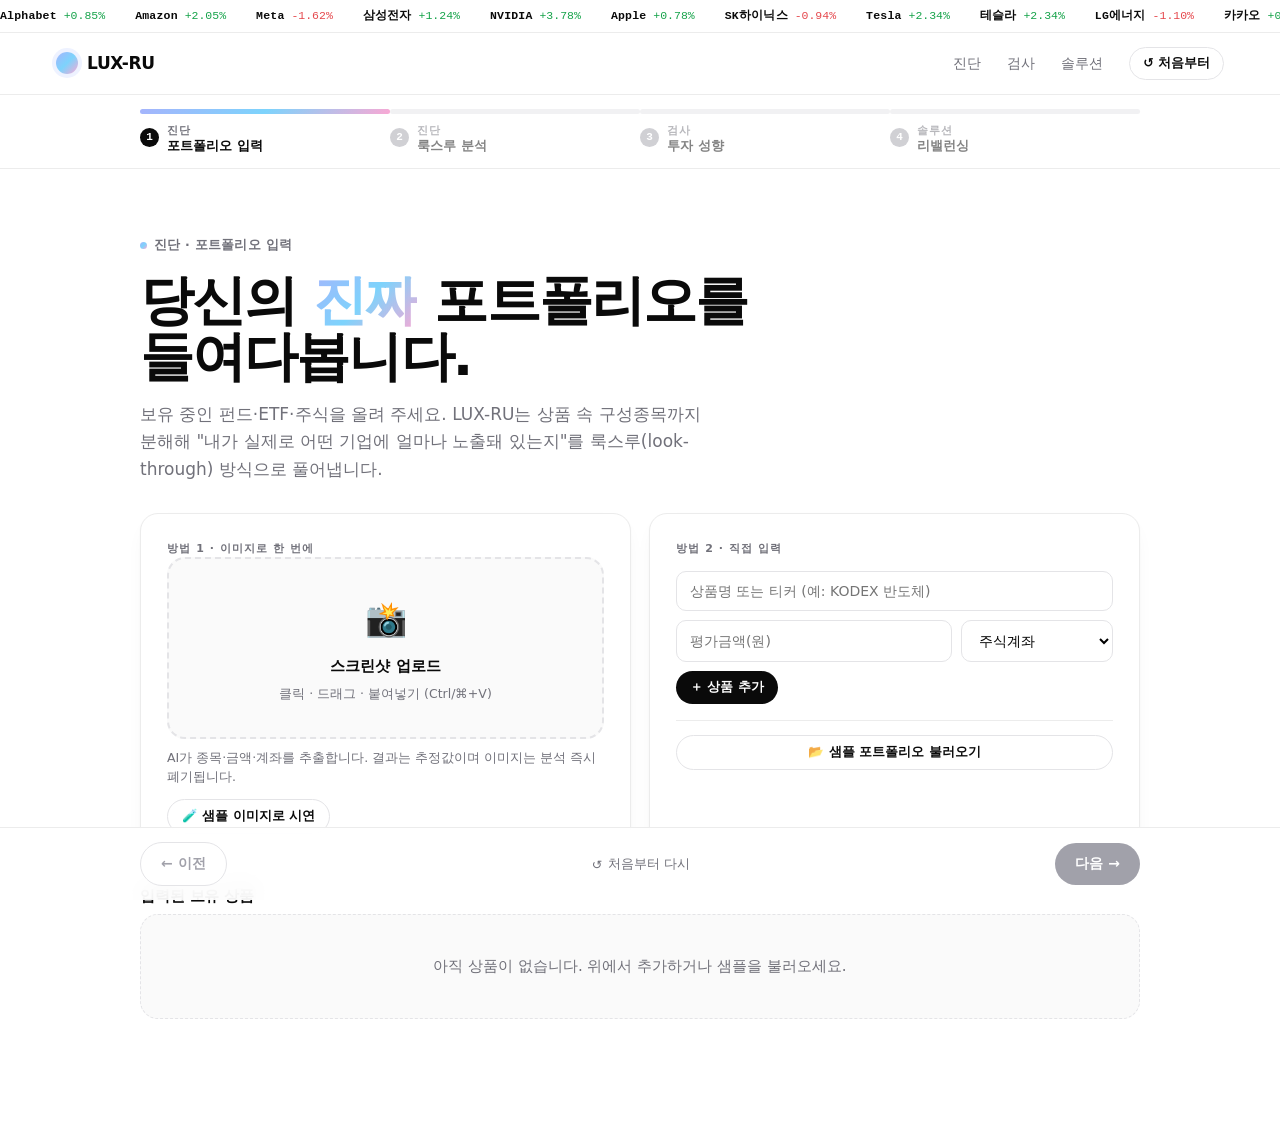
==== commit f979ff13: "Polish responsive UI layout" ====
--- a/LUX-RU_demo.html
+++ b/LUX-RU_demo.html
@@ -43,6 +43,12 @@
 }
 button{font-family:inherit;cursor:pointer;border:none;background:none}
 input,select{font-family:inherit}
+img,svg,canvas{max-width:100%}
+button,input,select,textarea{min-width:0}
+h1,h2,h3,.display,.lead,.kicker,.h2,.h3,.muted,.small,.empty,.btn,.chip,.card,.callout,.agent,.q-text,.q-opt,.llm-report-body,.markdown-rendered,.trade-note,.trade-ai b,.saju-dosa-speech,.mentor-dialogue-text,.mentor-choice{
+  word-break:keep-all;
+  overflow-wrap:break-word;
+}
 ::selection{background:#dbe5ff}
 
 /* ============================== 티커테이프 ============================== */
@@ -116,8 +122,9 @@
 .eyebrow{font-size:11px;font-weight:700;letter-spacing:.1em;text-transform:uppercase;color:var(--muted)}
 
 /* 버튼 */
-.btn{display:inline-flex;align-items:center;gap:8px;font-size:14px;font-weight:600;
-  padding:12px 20px;border-radius:999px;transition:.18s;white-space:nowrap}
+.btn{display:inline-flex;align-items:center;justify-content:center;gap:8px;font-size:14px;font-weight:600;
+  padding:12px 20px;border-radius:999px;transition:.18s;white-space:normal;text-align:center}
+.btn-sm,.nav-restart,.footnav .btn{white-space:nowrap}
 .btn-dark{background:var(--ink);color:#fff}
 .btn-dark:hover{transform:translateY(-1px);box-shadow:0 10px 22px -10px rgba(0,0,0,.5)}
 .btn-dark[disabled]{background:var(--muted-2);cursor:not-allowed;transform:none;box-shadow:none}
@@ -133,7 +140,7 @@
 .pad{padding:clamp(18px,2.4vw,26px)}
 .grid{display:grid;gap:16px}
 .muted{color:var(--muted)} .small{font-size:12.5px}
-.row{display:flex;gap:14px} .wrap{flex-wrap:wrap} .between{justify-content:space-between}
+.row{display:flex;gap:14px} .row>*{min-width:0}.wrap{flex-wrap:wrap} .between{justify-content:space-between}
 .center-y{align-items:center}
 
 /* 칩/배지 */
@@ -176,9 +183,11 @@
 .holdings-list{list-style:none;display:flex;flex-direction:column;gap:8px;margin-top:6px}
 .hold-item{display:flex;align-items:center;justify-content:space-between;gap:10px;
   padding:11px 14px;border:1px solid var(--line);border-radius:12px;background:#fff}
+.hold-item>div:first-child{min-width:0}
 .hold-item .nm{font-weight:600;font-size:13.5px}
 .hold-item .mt{font-size:11.5px;color:var(--muted)}
-.hold-item .amt{font-family:var(--mono);font-size:13px;font-weight:600}
+.hold-item .nm,.hold-item .mt{overflow-wrap:break-word}
+.hold-item .amt{font-family:var(--mono);font-size:13px;font-weight:600;white-space:nowrap}
 .hold-item .x{color:var(--muted-2);font-size:16px;width:24px;height:24px;border-radius:8px}
 .hold-item .x:hover{background:var(--bg-softer);color:var(--bad)}
 .type-tag{font-size:10px;font-weight:700;padding:2px 7px;border-radius:6px;letter-spacing:.03em}
@@ -189,9 +198,9 @@
 .kpi-row{display:grid;grid-template-columns:repeat(4,1fr);gap:14px;margin-top:30px}
 @media(max-width:860px){.kpi-row{grid-template-columns:repeat(2,1fr)}}
 @media(max-width:520px){.kpi-row{grid-template-columns:1fr}}
-.kpi{background:#fff;border:1px solid var(--line);border-radius:var(--radius-sm);padding:18px}
+.kpi{min-width:0;background:#fff;border:1px solid var(--line);border-radius:var(--radius-sm);padding:18px}
 .kpi .l{font-size:12px;color:var(--muted);font-weight:500}
-.kpi .v{font-size:25px;font-weight:800;letter-spacing:-.02em;margin-top:6px}
+.kpi .v{font-size:25px;font-weight:800;letter-spacing:-.02em;margin-top:6px;line-height:1.1}
 .kpi .s{font-size:12px;margin-top:4px;font-weight:600}
 .lt-card{background:var(--ink);color:#fff;border-radius:var(--radius);padding:clamp(20px,3vw,30px);margin-top:18px;
   position:relative;overflow:hidden}
@@ -241,12 +250,12 @@
 .risk-kpis{display:grid;grid-template-columns:repeat(4,1fr);gap:10px;margin-top:20px}
 @media(max-width:640px){.risk-kpis{grid-template-columns:repeat(2,1fr)}}
 @media(max-width:460px){.risk-kpis{grid-template-columns:1fr}}
-.rk{display:flex;flex-direction:column;gap:12px;min-height:126px;background:#fff;border:1px solid var(--line);border-radius:14px;padding:14px 15px;box-shadow:0 10px 26px -22px rgba(15,23,42,.42)}
+.rk{display:flex;flex-direction:column;gap:12px;min-width:0;min-height:126px;background:#fff;border:1px solid var(--line);border-radius:14px;padding:14px 15px;box-shadow:0 10px 26px -22px rgba(15,23,42,.42)}
 .rk-top{display:flex;align-items:center;gap:8px;min-width:0}
 .rk-ic{width:28px;height:28px;border-radius:10px;display:grid;place-items:center;flex:none;background:var(--bg-softer);color:var(--ink);font-weight:900;font-size:13px}
 .rk-label{font-size:11.5px;color:var(--muted);font-weight:800;line-height:1.25}
-.rk-main{display:grid;grid-template-columns:1fr auto;align-items:end;gap:10px}
-.rk-main b{font-size:25px;font-weight:900;letter-spacing:0;line-height:1;font-family:var(--mono);font-variant-numeric:tabular-nums;white-space:nowrap}
+.rk-main{display:grid;grid-template-columns:minmax(0,1fr) auto;align-items:end;gap:10px}
+.rk-main b{font-size:clamp(21px,2.4vw,25px);font-weight:900;letter-spacing:0;line-height:1;font-family:var(--mono);font-variant-numeric:tabular-nums;white-space:nowrap}
 .rk-main em{font-style:normal;justify-self:end;border-radius:999px;background:var(--bg-softer);color:var(--muted);padding:4px 8px;font-size:10.5px;font-weight:900;white-space:nowrap}
 .rk-bar{height:6px;border-radius:999px;background:var(--bg-softer);overflow:hidden;margin-top:auto}
 .rk-bar i{display:block;height:100%;border-radius:999px;background:var(--blue);transition:width .7s cubic-bezier(.2,.8,.2,1)}
@@ -334,7 +343,7 @@
 .agent .deco2{position:absolute;right:14px;bottom:14px;width:80px;height:80px;border-radius:50%;
   border:2px solid currentColor;opacity:.28}
 .agent .ai{font-size:11px;font-weight:700;letter-spacing:.08em;text-transform:uppercase;opacity:.8}
-.agent .nm{font-size:21px;font-weight:800;letter-spacing:-.02em;margin-top:8px}
+.agent .nm{font-size:21px;font-weight:800;letter-spacing:-.02em;margin-top:8px;line-height:1.22}
 .agent .ds{font-size:13px;opacity:.92;margin-top:7px;max-width:240px}
 .agent .go{display:inline-flex;align-items:center;gap:6px;font-weight:700;font-size:13.5px;margin-top:14px;position:relative}
 .agent .result{position:relative;display:inline-flex;align-items:center;gap:7px;background:rgba(255,255,255,.55);
@@ -349,7 +358,7 @@
 .trait .meter i{display:block;height:100%;background:var(--grad)}
 .log-analysis-card{background:#fff}
 .profile-log-grid{display:grid;grid-template-columns:repeat(4,1fr);gap:10px;margin-top:14px}
-.profile-log-metric{border:1px solid var(--line);border-radius:12px;background:var(--bg-soft);padding:11px 12px}
+.profile-log-metric{min-width:0;border:1px solid var(--line);border-radius:12px;background:var(--bg-soft);padding:11px 12px}
 .profile-log-metric .l{font-size:11px;color:var(--muted);font-weight:700}
 .profile-log-metric .v{font-family:var(--mono);font-weight:900;margin-top:4px}
 .profile-log-detail{margin-top:12px;color:var(--ink-2);font-size:12.5px;line-height:1.65}
@@ -440,7 +449,7 @@
 .mentor-dialogue{align-self:end;border:1px solid rgba(255,255,255,.14);border-radius:22px;background:rgba(7,12,24,.78);box-shadow:0 22px 60px rgba(0,0,0,.38);padding:18px 20px;backdrop-filter:blur(18px)}.mentor-dialogue-name{display:flex;align-items:center;gap:8px;font-size:13px;font-weight:950;color:#fff}.mentor-qnum{display:inline-flex;align-items:center;justify-content:center;min-width:38px;height:24px;border-radius:999px;background:var(--mentor-color,#a855f7);color:#fff;font-family:var(--mono);font-size:12px}.mentor-dialogue-text{margin-top:12px;font-size:16px;line-height:1.75;color:#f8fafc;min-height:84px}
 .mentor-choice-grid{display:grid;grid-template-columns:repeat(2,1fr);gap:10px;margin-top:14px}.mentor-choice{position:relative;border:1px solid rgba(255,255,255,.13);border-radius:16px;background:rgba(15,23,42,.76);color:#f8fafc;padding:13px 14px 13px 48px;text-align:left;font-weight:850;font-size:13px;line-height:1.45;transition:.16s ease}.mentor-choice:before{content:attr(data-icon);position:absolute;left:14px;top:50%;transform:translateY(-50%);width:25px;height:25px;border-radius:9px;display:grid;place-items:center;background:rgba(255,255,255,.1)}.mentor-choice:hover{border-color:var(--mentor-color,#a855f7);background:color-mix(in srgb,var(--mentor-color,#a855f7) 20%,rgba(15,23,42,.86));transform:translateY(-1px)}
 .mentor-history-strip{display:grid;gap:7px;max-height:140px;overflow:auto;margin-top:4px;padding-right:4px}.mentor-history-line{border:1px solid rgba(255,255,255,.08);border-radius:12px;background:rgba(15,23,42,.44);padding:9px 11px;font-size:11.5px;line-height:1.45;color:#cbd5e1}.mentor-history-line b{color:#fff}.mentor-thinking{margin-top:12px;border:1px solid rgba(255,255,255,.1);border-radius:14px;background:rgba(15,23,42,.54);padding:11px 12px;color:#c4b5fd;font-size:12px;font-weight:800}.mentor-disclaimer{margin-top:12px;font-size:11px;line-height:1.5;color:#94a3b8}
-.mentor-result-hero{display:grid;grid-template-columns:150px 1fr;gap:16px;align-items:center;border:1px solid rgba(255,255,255,.12);border-radius:20px;background:rgba(15,23,42,.64);padding:16px}.mentor-result-portrait{width:132px;height:132px;border-radius:26px;display:grid;place-items:center;overflow:hidden;background:linear-gradient(145deg,var(--mentor-color,#a855f7),#111827);border:1px solid rgba(255,255,255,.16);font-size:64px}.mentor-result-portrait img{display:block;max-width:100%;max-height:100%;width:auto;height:auto;object-fit:contain;object-position:center bottom}.mentor-result-title{font-size:24px;font-weight:950}.mentor-result-quote{margin-top:7px;color:#dbeafe;font-size:13px;line-height:1.6}.interview-tabs,.saju-tabs{display:flex;gap:7px;margin:16px 0 12px}.interview-tab,.saju-tab{flex:1;border:1px solid rgba(255,255,255,.12);border-radius:12px;background:rgba(15,23,42,.66);color:#cbd5e1;padding:10px 8px;font-size:12px;font-weight:900}.interview-tab.active,.saju-tab.active{background:#fff;color:#111827;border-color:#fff}.interview-panel,.saju-tab-panel{display:none}.interview-panel.active,.saju-tab-panel.active{display:block}.interview-traits{display:grid;grid-template-columns:1fr 1fr;gap:10px;margin-top:14px}.interview-trait{border:1px solid rgba(255,255,255,.11);border-radius:12px;padding:12px;background:rgba(15,23,42,.58)}.interview-trait .top{display:flex;justify-content:space-between;font-size:12px;font-weight:900;color:#e2e8f0}.interview-trait .track{height:8px;border-radius:999px;background:rgba(255,255,255,.12);overflow:hidden;margin-top:8px}.interview-trait .track i{display:block;height:100%;border-radius:999px;background:linear-gradient(90deg,var(--mentor-color,#a855f7),#22d3ee)}
+.mentor-result-hero{display:grid;grid-template-columns:150px 1fr;gap:16px;align-items:center;border:1px solid rgba(255,255,255,.12);border-radius:20px;background:rgba(15,23,42,.64);padding:16px}.mentor-result-portrait{width:132px;height:132px;border-radius:26px;display:grid;place-items:center;overflow:hidden;background:linear-gradient(145deg,var(--mentor-color,#a855f7),#111827);border:1px solid rgba(255,255,255,.16);font-size:64px}.mentor-result-portrait img{display:block;max-width:100%;max-height:100%;width:auto;height:auto;object-fit:contain;object-position:center bottom}.mentor-result-title{font-size:24px;font-weight:950}.mentor-result-quote{margin-top:7px;color:#dbeafe;font-size:13px;line-height:1.6}.interview-tabs,.saju-tabs{display:flex;gap:7px;margin:16px 0 12px}.interview-tab,.saju-tab{flex:1;min-width:0;border:1px solid rgba(255,255,255,.12);border-radius:12px;background:rgba(15,23,42,.66);color:#cbd5e1;padding:10px 8px;font-size:12px;font-weight:900}.interview-tab.active,.saju-tab.active{background:#fff;color:#111827;border-color:#fff}.interview-panel,.saju-tab-panel{display:none}.interview-panel.active,.saju-tab-panel.active{display:block}.interview-traits{display:grid;grid-template-columns:1fr 1fr;gap:10px;margin-top:14px}.interview-trait{border:1px solid rgba(255,255,255,.11);border-radius:12px;padding:12px;background:rgba(15,23,42,.58)}.interview-trait .top{display:flex;justify-content:space-between;font-size:12px;font-weight:900;color:#e2e8f0}.interview-trait .track{height:8px;border-radius:999px;background:rgba(255,255,255,.12);overflow:hidden;margin-top:8px}.interview-trait .track i{display:block;height:100%;border-radius:999px;background:linear-gradient(90deg,var(--mentor-color,#a855f7),#22d3ee)}
 /* 멘토 면담 라이트 모드 */
 .modal.interview-modal{background:#fff;color:var(--ink);border:1px solid var(--line);box-shadow:var(--shadow-lg)}
 .modal.interview-modal .close{color:var(--muted)}.modal.interview-modal .close:hover{background:var(--bg-softer);color:var(--ink)}
@@ -472,9 +481,10 @@
 .saju-check{display:flex;align-items:center;gap:8px;margin-top:10px;font-size:12.5px;color:var(--muted);font-weight:700}
 .saju-v2-hero{border-radius:18px;border:1px solid #f6d365;background:linear-gradient(135deg,#fffbeb,#fff 60%);padding:18px}
 .saju-rec-grid{display:grid;grid-template-columns:repeat(3,1fr);gap:10px}.saju-rec-card{border:1px solid var(--line);border-radius:14px;background:#fff;padding:13px}.saju-rec-card .t{font-weight:900}.saju-rec-card .s{font-size:12px;color:var(--muted);line-height:1.5;margin-top:5px}
-.saju-wiki-actions{display:flex;gap:8px;justify-content:flex-end;margin-bottom:10px}
+.saju-wiki-actions{display:flex;gap:8px;justify-content:flex-end;flex-wrap:wrap;margin-bottom:10px}
 @media(max-width:760px){.mentor-character-grid{grid-template-columns:repeat(2,1fr)}.mentor-stage{grid-template-columns:1fr;min-height:auto;padding-top:18px}.mentor-large-portrait{width:min(280px,100%);height:260px}.mentor-large-emoji{font-size:68px}.mentor-choice-grid,.interview-traits{grid-template-columns:1fr}.mentor-result-hero{grid-template-columns:1fr;text-align:center}.mentor-result-portrait{margin:0 auto}.mentor-hud{align-items:flex-start;flex-wrap:wrap}}
 @media(max-width:640px){.mentor-character-grid,.mentor-choice-grid,.interview-traits,.saju-rec-grid{grid-template-columns:1fr}.mentor-custom{grid-template-columns:1fr}.saju-birth-grid{grid-template-columns:1fr 1fr}.saju-birth-grid .saju-year{grid-column:1/-1}.mentor-sim-shell,.mentor-game-shell{padding:16px}.mentor-intro-head h2{font-size:24px}.mentor-character-card{min-height:190px}.mentor-portrait{width:112px;height:112px}.mentor-dialogue-text{font-size:14px;min-height:72px}}
+@media(max-width:480px){.interview-tabs,.saju-tabs{display:grid;grid-template-columns:repeat(2,minmax(0,1fr))}.mentor-result-title,.saju-result-title{font-size:21px}}
 
 .modal.saju-modal{max-width:560px;background:#fff;color:var(--ink);border:1px solid var(--line);box-shadow:var(--shadow-lg);border-radius:20px}
 .modal.saju-modal::-webkit-scrollbar-thumb{background:#d4d4d8}
@@ -549,6 +559,7 @@
 .trade-trait .track{height:7px;border-radius:999px;background:var(--line-2);overflow:hidden}.trade-trait .track i{display:block;height:100%;background:var(--grad)}
 .llm-report-card{margin-top:16px;border:1px solid var(--line);border-radius:16px;background:#fff;overflow:hidden}
 .llm-report-head{display:flex;justify-content:space-between;align-items:center;gap:10px;padding:13px 15px;background:var(--bg-soft);border-bottom:1px solid var(--line)}
+.llm-report-head>*{min-width:0}
 .llm-report-head .t{font-size:13px;font-weight:900}.llm-report-head .s{font-size:11.5px;color:var(--muted);margin-top:2px}
 .llm-report-body{padding:14px 15px;white-space:pre-wrap;font-size:12.5px;line-height:1.65;color:var(--ink-2);max-height:280px;overflow:auto}
 .llm-report-body.empty{border:0;background:#fff;text-align:left;padding:14px 15px}
@@ -577,8 +588,8 @@
   padding:14px 16px;border:1px solid var(--line);border-radius:13px;background:#fff}
 .act .side{font-size:11px;font-weight:800;letter-spacing:.04em;padding:5px 10px;border-radius:8px;text-align:center;min-width:46px}
 .act .sell{background:#fdecec;color:var(--bad)} .act .buy{background:#e9f7ee;color:var(--good)}
-.act .nm{font-weight:700;font-size:14px} .act .rs{font-size:12px;color:var(--muted);margin-top:2px}
-.act .num{text-align:right;font-family:var(--mono)} .act .num .a{font-weight:700;font-size:14px}
+.act .nm{font-weight:700;font-size:14px}.act .nm,.act .rs{min-width:0;overflow-wrap:break-word}.act .rs{font-size:12px;color:var(--muted);margin-top:2px}
+.act .num{text-align:right;font-family:var(--mono);min-width:0}.act .num .a{font-weight:700;font-size:14px;white-space:nowrap}
 .act .num .w{font-size:11.5px;color:var(--muted)}
 .ba-grid{display:grid;grid-template-columns:1fr auto 1fr;gap:18px;align-items:center;margin-top:8px}
 @media(max-width:680px){.ba-grid{grid-template-columns:1fr}}
@@ -587,14 +598,14 @@
 @media(max-width:680px){.ba-arrow{transform:rotate(90deg)}}
 .new-port{display:flex;flex-direction:column;gap:9px;margin-top:8px}
 .np-item{display:flex;align-items:center;gap:12px}
-.np-item .nm{flex:1;font-size:13.5px;font-weight:600}
+.np-item .nm{flex:1;min-width:0;font-size:13.5px;font-weight:600;overflow-wrap:break-word}
 .np-item .track{flex:2;height:8px;border-radius:999px;background:var(--line-2);overflow:hidden}
 .np-item .track i{display:block;height:100%;border-radius:999px}
 .np-item .pc{font-family:var(--mono);font-size:12.5px;font-weight:700;width:46px;text-align:right}
 .bt-legend{display:flex;gap:18px;flex-wrap:wrap;margin-top:12px;font-size:12.5px}
 .bt-legend .li{display:flex;align-items:center;gap:7px} .bt-legend .ln{width:18px;height:3px;border-radius:2px}
 .bt-stats{display:grid;grid-template-columns:repeat(3,1fr);gap:12px;margin-top:16px}
-.bt-stat{background:var(--bg-soft);border:1px solid var(--line);border-radius:12px;padding:13px 15px}
+.bt-stat{min-width:0;background:var(--bg-soft);border:1px solid var(--line);border-radius:12px;padding:13px 15px}
 .bt-stat .l,.bt-stat span{font-size:11.5px;color:var(--muted);display:block}.bt-stat .v,.bt-stat b{font-size:19px;font-weight:800;margin-top:3px;letter-spacing:-.02em;display:block}.bt-stat em{display:block;font-style:normal;font-size:11px;color:var(--muted);margin-top:3px}
 .disclaimer{font-size:11.5px;color:var(--muted-2);text-align:center;margin-top:28px;line-height:1.6}
 
@@ -607,6 +618,26 @@
 .foot-restart:hover{color:var(--ink)}
 @media(max-width:560px){.foot-restart span{display:none}}
 @media(max-width:560px){.cost-item,.div-item{grid-template-columns:1fr}.cost-side,.div-side{text-align:left;min-width:0}.cost-bar{grid-column:1}}
+@media(max-width:560px){
+  .hold-item{display:grid;grid-template-columns:minmax(0,1fr) 28px;align-items:start}
+  .hold-item .amt{grid-column:1;text-align:left}
+  .hold-item .x{grid-column:2;grid-row:1 / span 2;justify-self:end}
+  .trade-stock-row{flex-direction:column}
+  .trade-stock-row .inp{width:100%}
+  .trade-turn-item .top{flex-wrap:wrap}
+  .act{grid-template-columns:auto minmax(0,1fr);gap:10px 12px}
+  .act .num{grid-column:1 / -1;text-align:left;padding-left:58px}
+  .footnav-in{display:grid;grid-template-columns:1fr auto 1fr;align-items:center}
+  .footnav .btn{width:100%;padding:11px 14px}
+  .np-item{display:grid;grid-template-columns:minmax(0,1fr) 46px;gap:7px 10px}
+  .np-item .track{grid-column:1 / -1;width:100%}
+  .llm-report-head{align-items:flex-start;flex-direction:column}
+}
+@media(max-width:640px){
+  .rk-main{grid-template-columns:1fr;align-items:start;gap:7px}
+  .rk-main em{justify-self:start}
+  .bt-stats{grid-template-columns:1fr}
+}
 
 .empty{text-align:center;color:var(--muted);padding:40px 20px;border:1px dashed var(--line-2);
   border-radius:var(--radius);background:var(--bg-soft)}
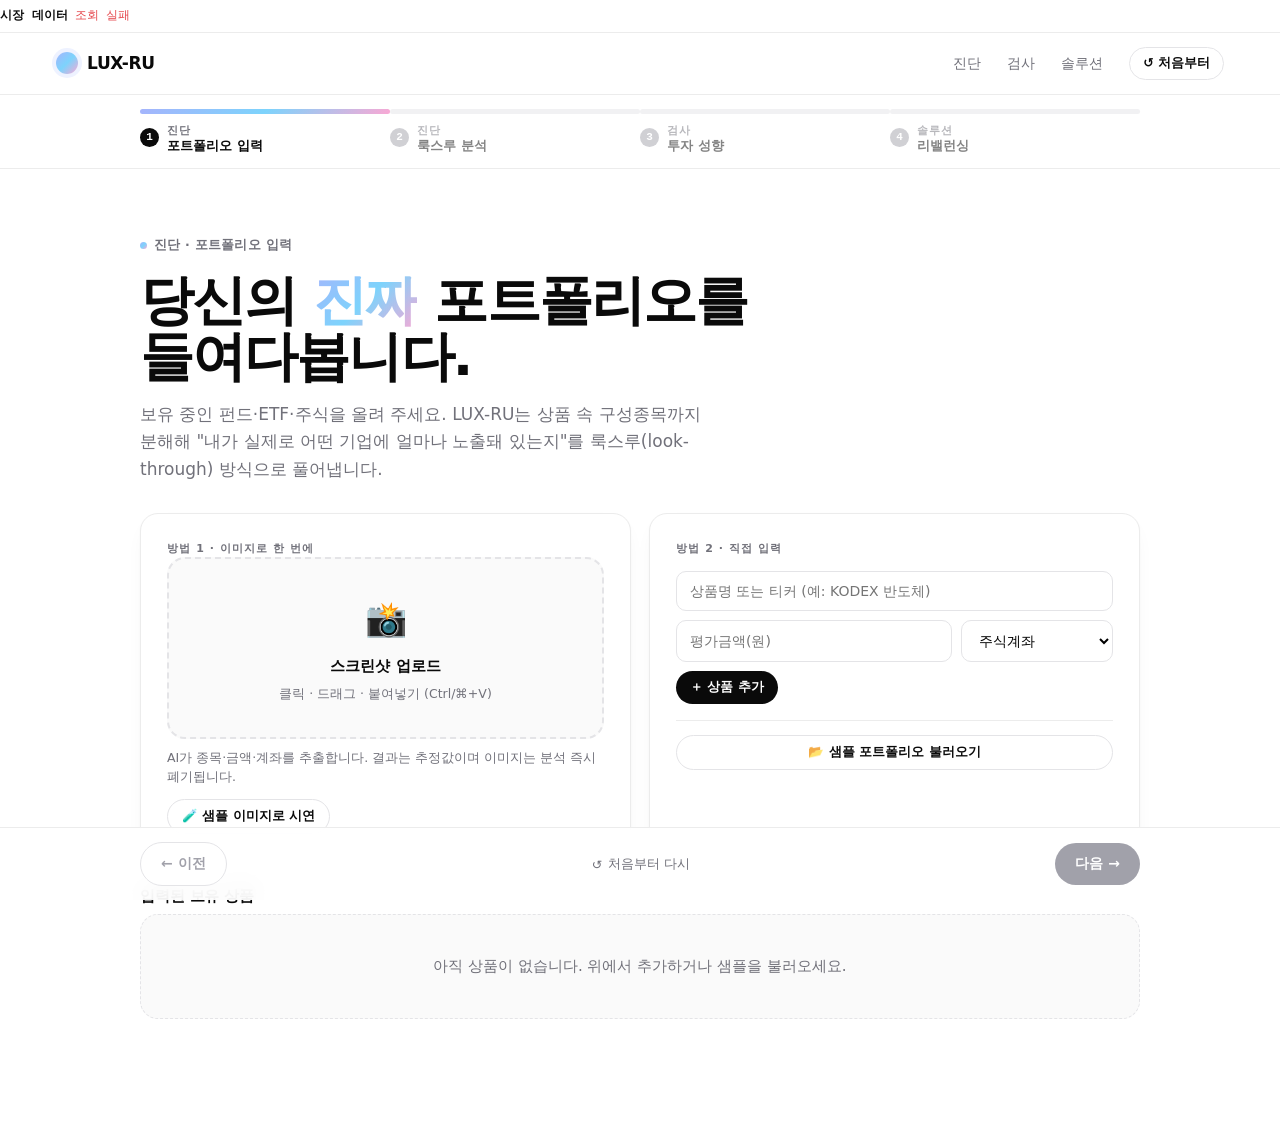
==== commit 3af2b806: "Use live market data in diagnosis UI" ====
--- a/LUX-RU_demo.html
+++ b/LUX-RU_demo.html
@@ -604,7 +604,7 @@
 .np-item .pc{font-family:var(--mono);font-size:12.5px;font-weight:700;width:46px;text-align:right}
 .bt-legend{display:flex;gap:18px;flex-wrap:wrap;margin-top:12px;font-size:12.5px}
 .bt-legend .li{display:flex;align-items:center;gap:7px} .bt-legend .ln{width:18px;height:3px;border-radius:2px}
-.bt-stats{display:grid;grid-template-columns:repeat(3,1fr);gap:12px;margin-top:16px}
+.bt-stats{display:grid;grid-template-columns:repeat(auto-fit,minmax(150px,1fr));gap:12px;margin-top:16px}
 .bt-stat{min-width:0;background:var(--bg-soft);border:1px solid var(--line);border-radius:12px;padding:13px 15px}
 .bt-stat .l,.bt-stat span{font-size:11.5px;color:var(--muted);display:block}.bt-stat .v,.bt-stat b{font-size:19px;font-weight:800;margin-top:3px;letter-spacing:-.02em;display:block}.bt-stat em{display:block;font-style:normal;font-size:11px;color:var(--muted);margin-top:3px}
 .disclaimer{font-size:11.5px;color:var(--muted-2);text-align:center;margin-top:28px;line-height:1.6}
@@ -879,16 +879,6 @@
         <div class="profile-log-grid" id="profileLogGrid"></div>
         <div class="profile-log-detail" id="profileLogDetail"></div>
       </div>
-      <div class="card pad" style="margin:16px;border-radius:16px">
-        <div class="row between center-y wrap">
-          <div>
-            <div class="h3">LLM 로그 분석 리포트</div>
-            <div class="muted small">손절·존버 미니게임 로그를 위키로 정리하고 포트폴리오 X-Ray와 종합합니다.</div>
-          </div>
-          <button class="btn btn-ghost btn-sm" id="profileReportBtn" type="button">리포트 생성</button>
-        </div>
-        <div class="llm-report-body empty" id="profileLlmReport" style="margin-top:12px">손절·존버 미니게임을 완료하면 생성할 수 있습니다.</div>
-      </div>
     </div>
   </section>
 
@@ -927,7 +917,7 @@
       <div class="card pad">
         <div class="eyebrow">백테스트 근거</div>
         <div class="h2" style="margin-top:6px">최근 3년 실제 시장 비교</div>
-        <div class="muted small" style="margin-top:5px">동일 기간 현재 포트폴리오 · 제안 포트폴리오 · 벤치마크(KOSPI) 누적 수익을 시장 데이터로 비교합니다.</div>
+        <div class="muted small" style="margin-top:5px">동일 기간 현재 포트폴리오 · 제안 포트폴리오 · KOSPI · S&P 500 누적 수익을 시장 데이터로 비교합니다.</div>
         <div id="btHost" style="margin-top:14px"></div>
         <div class="bt-legend" id="btLegend"></div>
         <div class="bt-stats" id="btStats"></div>
@@ -2305,16 +2295,6 @@
     <div class="l">${t.l}</div><div class="v">${t.v}</div>
     <div class="meter"><i style="width:${t.m}%"></i></div></div>`).join("");
   renderProfileLogAnalysis(trade);
-  const reportBtn=$("#profileReportBtn");
-  if(reportBtn)reportBtn.onclick=generateTradeLlmReport;
-  const reportHost=$("#profileLlmReport");
-  if(reportHost&&state.llmReport){
-    setMarkdownPreview(reportHost,state.llmReport);
-  }else if(reportHost){
-    setMarkdownPreview(reportHost,"",trade
-      ?"손절·존버 미니게임 로그를 기반으로 LLM 리포트를 생성할 수 있습니다."
-      :"손절·존버 미니게임을 완료하면 생성할 수 있습니다.");
-  }
 }
 
 function tradeRoundInsight(round){
@@ -4096,10 +4076,9 @@
 }
 async function generateTradeLlmReport(){
   const tradeHost=$("#tradeLlmReport");
-  const profileHost=$("#profileLlmReport");
-  const buttons=[$("#tradeReportBtn"),$("#profileReportBtn")].filter(Boolean);
+  const buttons=[$("#tradeReportBtn")].filter(Boolean);
   const setHosts=(text,empty=false)=>{
-    [tradeHost,profileHost].filter(Boolean).forEach(host=>{
+    [tradeHost].filter(Boolean).forEach(host=>{
       setMarkdownPreview(host,empty?"":text,text);
     });
   };
@@ -4123,7 +4102,7 @@
   }catch(err){
     setHosts(`리포트 생성 실패: ${err.message||err}`,true);
   }finally{
-    buttons.forEach(btn=>{btn.disabled=false;btn.textContent=btn.id==="profileReportBtn"?"리포트 생성":"생성";});
+    buttons.forEach(btn=>{btn.disabled=false;btn.textContent="생성";});
   }
 }
 function renderTradeResult(result){
@@ -4481,24 +4460,38 @@
   const labels=rows.map(x=>x.current.date);
   const cur=rows.map(x=>Number(x.current.portfolio_return_pct)||0);
   const prop=rows.map(x=>Number(x.proposed.portfolio_return_pct)||0);
-  const bench=rows.map(x=>Number(x.current.kospi_return_pct)||0);
+  const benchmarkValues=key=>{
+    const values=rows.map(x=>{
+      const value=x.current[key];
+      if(value===null||value===undefined||value==="")return null;
+      const number=Number(value);
+      return Number.isFinite(number)?number:null;
+    });
+    return values.every(value=>value!==null)?values:null;
+  };
+  const kospi=benchmarkValues("kospi_return_pct");
+  const sp500=benchmarkValues("sp500_return_pct");
   const series=[
     {name:"현재 포트폴리오",color:"#e5484d",data:cur,width:2.2},
-    {name:"제안 포트폴리오",color:"#2563eb",data:prop,width:2.8},
-    {name:"벤치마크(KOSPI)",color:"#a1a1aa",data:bench,width:1.8}
+    {name:"제안 포트폴리오",color:"#2563eb",data:prop,width:2.8}
   ];
+  if(kospi)series.push({name:"KOSPI",color:"#a1a1aa",data:kospi,width:1.8});
+  if(sp500)series.push({name:"S&P 500",color:"#16a34a",data:sp500,width:1.8});
   const host=$("#btHost");host.innerHTML="";host.appendChild(lineChart(series,labels,540,210));
   $("#btLegend").innerHTML=series.map(s=>`<div class="li">
     <span class="ln" style="background:${s.color}"></span>${s.name}</div>`).join("");
   const currentRet=cur[cur.length-1]||0;
   const proposedRet=prop[prop.length-1]||0;
+  const sp500Ret=sp500?sp500[sp500.length-1]:null;
   const currentMdd=maxDrawdownFromReturns(cur);
   const proposedMdd=maxDrawdownFromReturns(prop);
-  $("#btStats").innerHTML=[
+  const stats=[
     {l:"3년 누적(제안)",v:signedPct(proposedRet),c:proposedRet>=0?"var(--good)":"var(--bad)"},
     {l:"vs 현재",v:`${(proposedRet-currentRet)>=0?"+":""}${(proposedRet-currentRet).toFixed(1)}%p`,c:(proposedRet-currentRet)>=0?"var(--blue)":"var(--bad)"},
     {l:"최대낙폭",v:`${currentMdd.toFixed(1)}% → ${proposedMdd.toFixed(1)}%`,c:proposedMdd>=currentMdd?"var(--good)":"var(--bad)"}
-  ].map(s=>`<div class="bt-stat"><div class="l">${s.l}</div>
+  ];
+  if(sp500Ret!==null)stats.splice(2,0,{l:"vs S&P 500",v:`${(proposedRet-sp500Ret)>=0?"+":""}${(proposedRet-sp500Ret).toFixed(1)}%p`,c:(proposedRet-sp500Ret)>=0?"var(--good)":"var(--bad)"});
+  $("#btStats").innerHTML=stats.map(s=>`<div class="bt-stat"><div class="l">${s.l}</div>
     <div class="v" style="color:${s.c}">${s.v}</div></div>`).join("");
 }
 function renderBacktestError(err){
@@ -4599,12 +4592,25 @@
 /* ============================================================
    티커테이프
    ============================================================ */
-function initTape(){
-  const items=[["Alphabet","+0.85%",1],["Amazon","+2.05%",1],["Meta","-1.62%",0],
-    ["삼성전자","+1.24%",1],["NVIDIA","+3.78%",1],["Apple","+0.78%",1],["SK하이닉스","-0.94%",0],
-    ["Tesla","+2.34%",1],["테슬라","+2.34%",1],["LG에너지","-1.10%",0],["카카오","+0.42%",1]];
-  const html=items.map(([n,c,u])=>`<span class="tape-item"><b>${n}</b> <span class="${u?'up':'down'}">${c}</span></span>`).join("");
-  $("#tapeTrack").innerHTML=html+html; // 무한 루프용 2배
+async function initTape(){
+  const host=$("#tapeTrack");
+  if(!host)return;
+  host.innerHTML=`<span class="tape-item"><b>시장 데이터</b> <span class="muted">조회 중</span></span>`;
+  try{
+    const res=await fetch("/api/portfolio/market-tape");
+    const data=await res.json();
+    const items=Array.isArray(data.items)?data.items.filter(item=>Number.isFinite(Number(item.change_pct))):[];
+    if(!res.ok||!items.length)throw new Error(data.message||"시장 데이터를 불러오지 못했습니다.");
+    const html=items.map(item=>{
+      const pct=Number(item.change_pct);
+      const cls=pct>=0?"up":"down";
+      const sign=pct>=0?"+":"";
+      return `<span class="tape-item"><b>${escapeHtml(item.name||item.symbol)}</b> <span class="${cls}">${sign}${pct.toFixed(2)}%</span></span>`;
+    }).join("");
+    host.innerHTML=html+html; // 무한 루프용 2배
+  }catch(err){
+    host.innerHTML=`<span class="tape-item"><b>시장 데이터</b> <span class="down">조회 실패</span></span>`;
+  }
 }
 
 /* ============================================================
